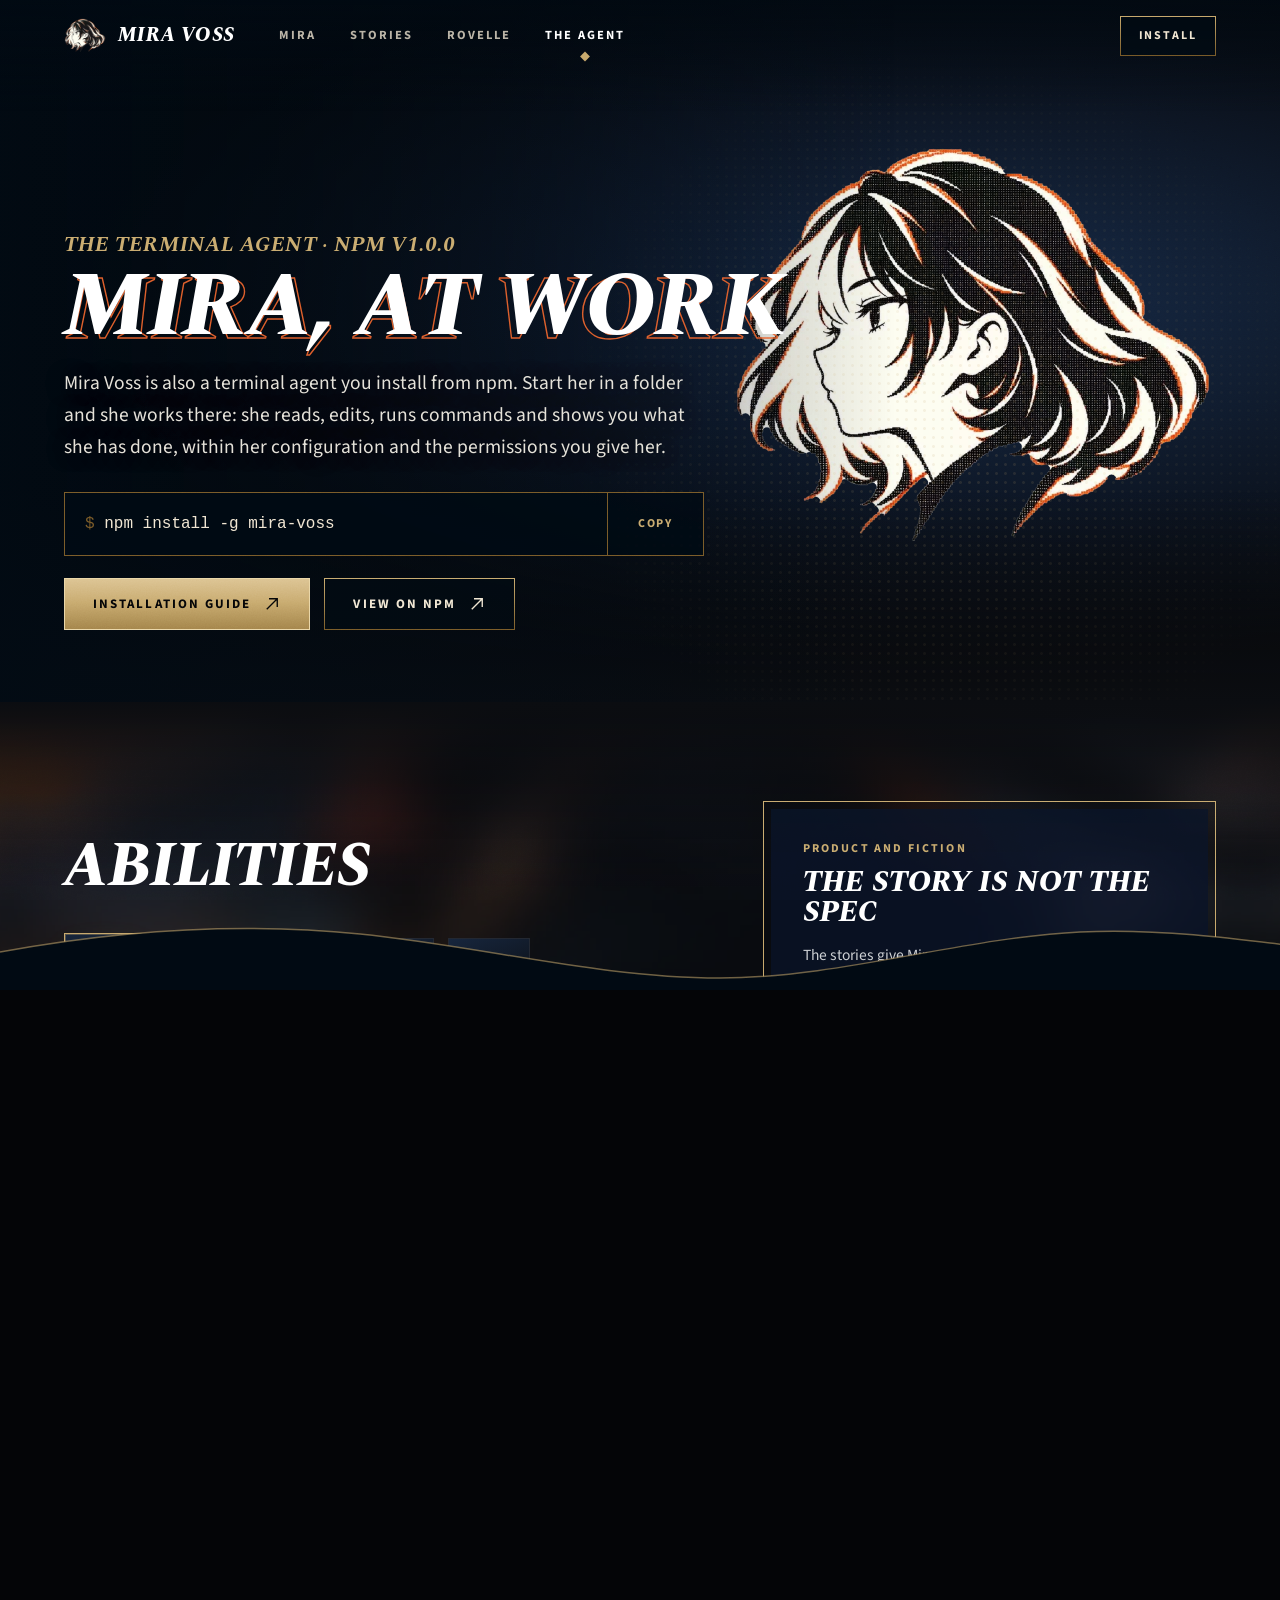
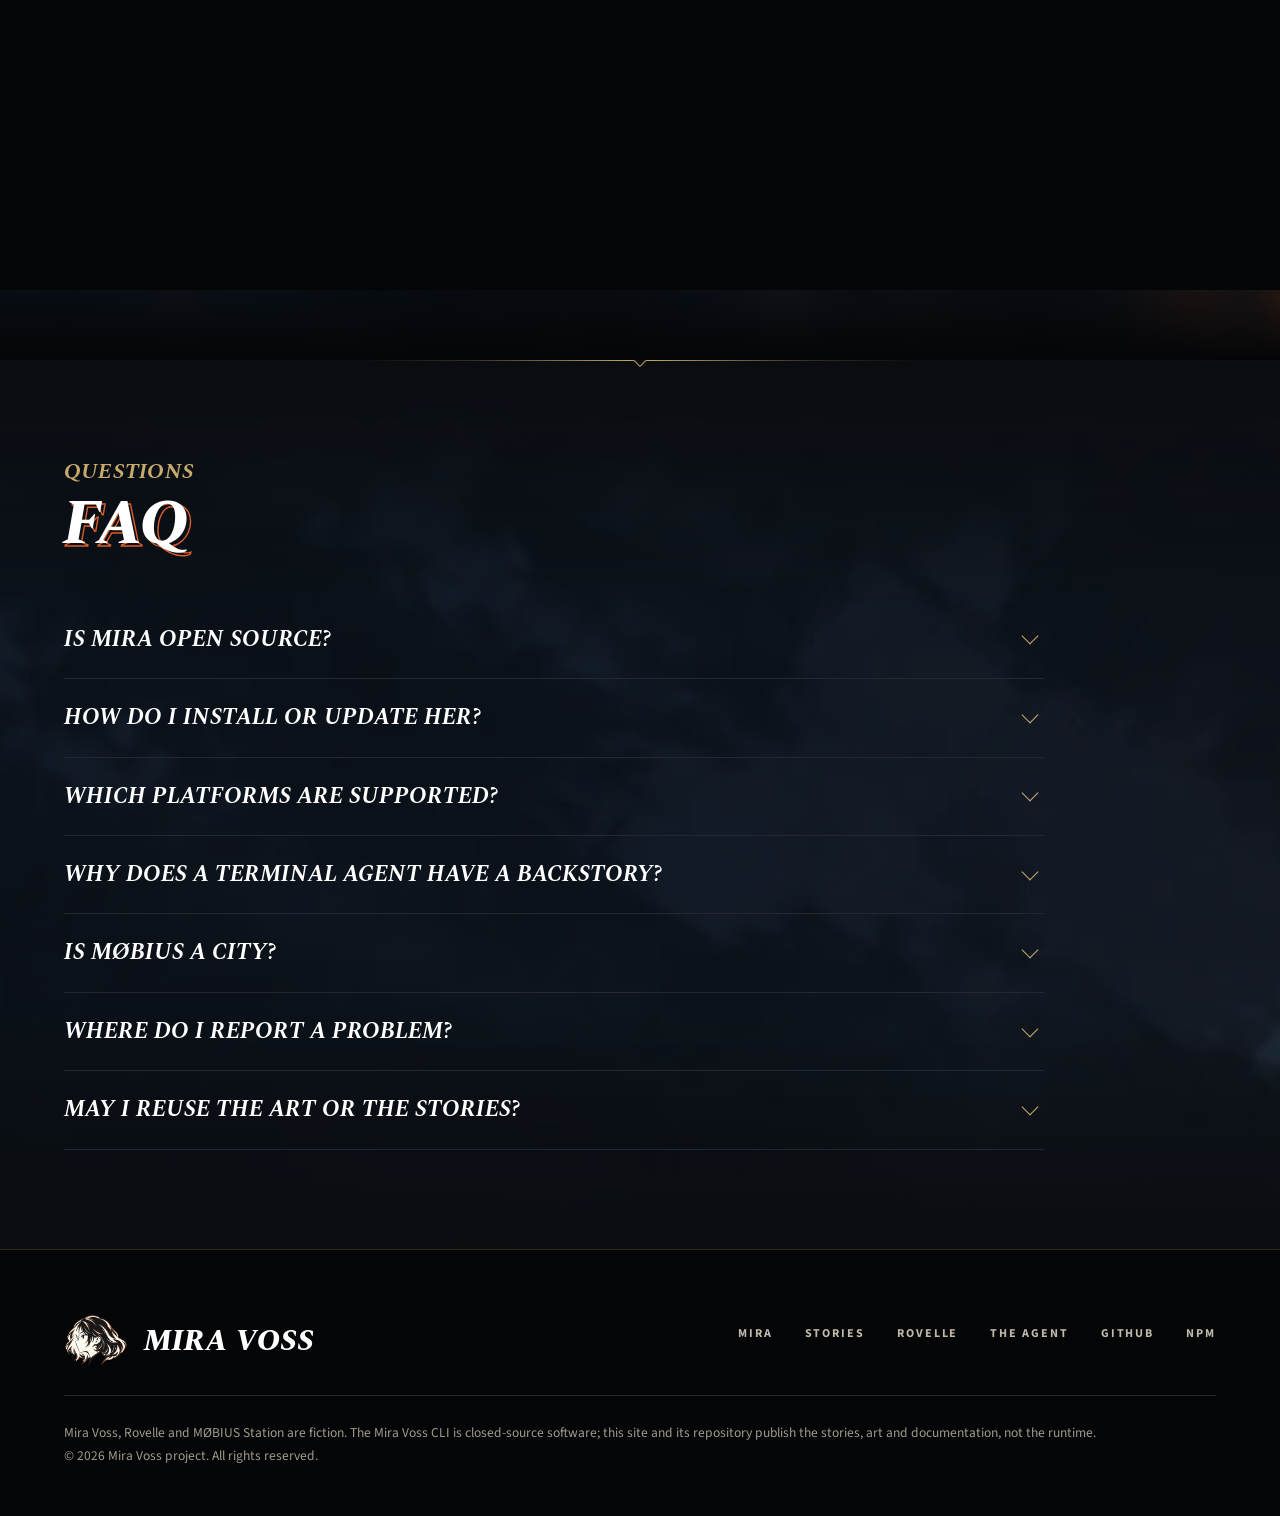
==== site/agent.html @ 62a610b7 "Rewrite Book One, add Only One Side, rebuild the website as six pages The Unfinished Chart is rewrit" ====
<!doctype html>
<html lang="en" class="no-js" data-theme="night">
<head>
  <meta charset="utf-8" />
  <meta name="viewport" content="width=device-width, initial-scale=1, viewport-fit=cover" />
  <meta name="theme-color" content="#010a13" />
  <title>The Agent — Mira Voss</title>
  <meta name="description" content="Mira Voss is a closed-source terminal agent distributed on npm. What she does in your project, how to install her, and how to start." />
  <link rel="canonical" href="https://mangiapanejohn-dev.github.io/mira-voss/agent.html" />
  <meta property="og:title" content="The Agent — Mira Voss" />
  <meta property="og:image" content="https://mangiapanejohn-dev.github.io/mira-voss/assets/mira-rovell-splash-v2.png" />
  <link rel="icon" type="image/png" href="assets/favicon.png" />
  <link rel="preconnect" href="https://fonts.googleapis.com" />
  <link rel="preconnect" href="https://fonts.gstatic.com" crossorigin />
  <link href="https://fonts.googleapis.com/css2?family=Spectral:ital,wght@0,600;1,700;1,800&family=Source+Sans+3:wght@400;600;700&family=Noto+Serif+SC:wght@600;900&display=swap" rel="stylesheet" />
  <link rel="stylesheet" href="base.css" />
  <link rel="stylesheet" href="pages.css" />
  <script>(function(d){d.classList.replace('no-js','js');try{if(sessionStorage.getItem('mira-tide')){d.classList.add('tide-in');sessionStorage.removeItem('mira-tide')}}catch(e){}})(document.documentElement)</script>
  <script src="data/library.js" defer></script>
  <script src="site.js" defer></script>
</head>
<body>
  <a class="skip-link" href="#main">Skip to content</a>
  <svg class="sprite" aria-hidden="true" focusable="false">
    <symbol id="i-arrow" viewBox="0 0 24 24"><path d="M4 12h15M13 6l6 6-6 6" fill="none" stroke="currentColor" stroke-width="1.8"/></symbol>
    <symbol id="i-out" viewBox="0 0 24 24"><path d="M8 5h11v11M19 5L5 19" fill="none" stroke="currentColor" stroke-width="1.8"/></symbol>
    <symbol id="i-ask" viewBox="0 0 32 32"><path d="M5 5h22v16H15l-6 6v-6H5z" fill="none" stroke="currentColor" stroke-width="1.8" stroke-linejoin="round"/><path d="M13 11a3 3 0 1 1 4.5 2.6c-.9.5-1.5 1-1.5 2" fill="none" stroke="currentColor" stroke-width="1.8" stroke-linecap="round"/><circle cx="16" cy="18.4" r="1.2" fill="currentColor"/></symbol>
    <symbol id="i-read" viewBox="0 0 32 32"><path d="M3 7c5-1.6 9-1 13 2 4-3 8-3.6 13-2v18c-5-1.6-9-1-13 2-4-3-8-3.6-13-2z" fill="none" stroke="currentColor" stroke-width="1.8" stroke-linejoin="round"/><path d="M16 9v18" stroke="currentColor" stroke-width="1.8"/></symbol>
    <symbol id="i-edit" viewBox="0 0 32 32"><path d="M21 4l7 7L12 27H5v-7z" fill="none" stroke="currentColor" stroke-width="1.8" stroke-linejoin="round"/><path d="M17 8l7 7" stroke="currentColor" stroke-width="1.8"/></symbol>
    <symbol id="i-run" viewBox="0 0 32 32"><rect x="3" y="5" width="26" height="22" fill="none" stroke="currentColor" stroke-width="1.8"/><path d="M8 12l5 4-5 4M15 21h8" fill="none" stroke="currentColor" stroke-width="1.8" stroke-linecap="square"/></symbol>
    <symbol id="i-report" viewBox="0 0 32 32"><path d="M7 3h13l6 6v20H7z" fill="none" stroke="currentColor" stroke-width="1.8" stroke-linejoin="round"/><path d="M11 17l3.5 3.5L22 13" fill="none" stroke="currentColor" stroke-width="2" stroke-linecap="square"/></symbol>
  </svg>

  <header class="topbar">
    <a class="brand" href="index.html" aria-label="Mira Voss, home"><img src="assets/mira-logo-cutout.webp" alt="" width="42" height="35" /><span>Mira Voss</span></a>
    <nav class="topnav" aria-label="Main">
      <a href="mira.html">Mira</a>
      <a href="stories.html">Stories</a>
      <a href="world.html">Rovelle</a>
      <a href="agent.html" aria-current="page">The Agent</a>
    </nav>
    <a class="btn btn-small" href="#install">Install</a>
    <button class="menu-toggle" type="button" aria-expanded="false" aria-controls="menu" aria-label="Menu"><span></span><span></span></button>
  </header>
  <nav class="menu" id="menu" aria-label="Main">
    <a href="index.html"><small>Start</small>Home</a>
    <a href="mira.html"><small>Her life</small>Mira</a>
    <a href="stories.html"><small>Read</small>Stories</a>
    <a href="world.html"><small>The world</small>Rovelle</a>
    <a href="agent.html"><small>Install</small>The Agent</a>
  </nav>

  <main id="main">
    <section class="masthead page-head agent-head" data-masthead id="install" aria-labelledby="page-title">
      <div class="masthead-art" aria-hidden="true"><img class="halftone" src="assets/mira-logo-cutout.webp" alt="" fetchpriority="high" /></div>
      <div class="masthead-shade" aria-hidden="true"></div>
      <div class="halftone-field" style="--size: 86vmin; right: -6vmin; top: 4%; --op: .14" aria-hidden="true"></div>
      <div class="masthead-body">
        <p class="supertitle intro" style="--d: 0">The terminal agent · npm v1.0.0</p>
        <h1 class="page-title champion-name misreg" id="page-title" data-text="Mira, at work" aria-label="Mira, at work"><span data-letters aria-hidden="true">Mira, at work</span></h1>
        <p class="masthead-bio intro" style="--d: 3">Mira Voss is also a terminal agent you install from npm. Start her in a folder and she works there: she reads, edits, runs commands and shows you what she has done, within her configuration and the permissions you give her.</p>
        <div class="install-command intro" style="--d: 4">
          <code id="npm-command">npm install -g mira-voss</code>
          <button class="copy-button" type="button" data-copy="#npm-command"><span data-copy-label>Copy</span></button>
        </div>
        <div class="btn-row intro" style="--d: 5">
          <a class="btn btn-gold" href="https://github.com/mangiapanejohn-dev/mira-voss/blob/main/docs/install.md">Installation guide <svg aria-hidden="true"><use href="#i-out" /></svg></a>
          <a class="btn" href="https://www.npmjs.com/package/mira-voss">View on npm <svg aria-hidden="true"><use href="#i-out" /></svg></a>
        </div>
      </div>
    </section>

    <section class="blade" aria-labelledby="abilities-title">
      <div class="atmos atmos-ember" aria-hidden="true"></div>
      <div class="blade-inner abilities">
        <div data-tabs data-abilities>
          <p class="supertitle reveal">In your project</p>
          <h2 class="blade-title misreg" id="abilities-title" data-text="Abilities">Abilities</h2>
          <div style="height: 40px"></div>
          <div class="ability-keys reveal" role="tablist" aria-label="Abilities">
            <button class="ability-key" role="tab" id="key-p" aria-controls="ability-panel" aria-selected="true" data-key="p" data-slot="Passive" data-name="Asks before she changes things"><svg aria-hidden="true"><use href="#i-ask" /></svg><span class="key-letter">P</span></button>
            <button class="ability-key" role="tab" id="key-q" aria-controls="ability-panel" aria-selected="false" tabindex="-1" data-key="q" data-slot="Q" data-name="Reads the project"><svg aria-hidden="true"><use href="#i-read" /></svg><span class="key-letter">Q</span></button>
            <button class="ability-key" role="tab" id="key-w" aria-controls="ability-panel" aria-selected="false" tabindex="-1" data-key="w" data-slot="W" data-name="Edits files"><svg aria-hidden="true"><use href="#i-edit" /></svg><span class="key-letter">W</span></button>
            <button class="ability-key" role="tab" id="key-e" aria-controls="ability-panel" aria-selected="false" tabindex="-1" data-key="e" data-slot="E" data-name="Runs commands"><svg aria-hidden="true"><use href="#i-run" /></svg><span class="key-letter">E</span></button>
            <button class="ability-key" role="tab" id="key-r" aria-controls="ability-panel" aria-selected="false" tabindex="-1" data-key="r" data-slot="Ultimate" data-name="Shows her work"><svg aria-hidden="true"><use href="#i-report" /></svg><span class="key-letter">R</span></button>
          </div>
          <div class="ability-panel reveal" id="ability-panel" role="tabpanel" aria-labelledby="key-p" data-ability-panel>
            <span data-key aria-hidden="true">P</span>
            <span class="label" data-slot>Passive</span>
            <h3 data-name>Asks before she changes things</h3>
            <p data-text>In the default mode, Mira asks for your approval before she makes changes to your project. You read each request and decide.</p>
          </div>
          <template data-for="p">In the default mode, Mira asks for your approval before she makes changes to your project. You read each request and decide.</template>
          <template data-for="q">Start <code>mira</code> in a folder and she can read the files there, so she works from what your project actually contains.</template>
          <template data-for="w">She makes the edits a task needs directly in your files, instead of handing you snippets to paste.</template>
          <template data-for="e">She runs terminal commands, such as builds, tests and scripts, and reads what they print.</template>
          <template data-for="r">She shows you what she has done, so you can check her work before you rely on it.</template>
        </div>
        <aside class="install-card frame reveal" aria-labelledby="fiction-title">
          <div class="frame-inner">
            <span class="label">Product and fiction</span>
            <h3 id="fiction-title" style="margin-top: 10px">The story is not the spec</h3>
            <p style="margin-top: 16px">The stories give Mira a face and a voice. They do not describe the software. No line of fiction grants a permission, bypasses a review, guarantees a result, or tells you which model is running. What the CLI does is defined by its code, its model and provider, your configuration and the permissions you set.</p>
            <a class="text-link" href="https://github.com/mangiapanejohn-dev/mira-voss/blob/main/docs/product-vs-fiction.md">Product vs. fiction <svg aria-hidden="true"><use href="#i-out" /></svg></a>
          </div>
        </aside>
      </div>
    </section>

    <section class="blade blade-dark" aria-labelledby="start-title">
      <div class="atmos atmos-lights" aria-hidden="true"></div>
      <div class="blade-inner">
        <div class="blade-head">
          <p class="supertitle reveal">First launch</p>
          <h2 class="blade-title misreg" id="start-title" data-text="Getting started">Getting started</h2>
        </div>
        <ol class="steps" data-stagger>
          <li class="reveal"><h3>Install</h3><p>Use Node.js 22 or newer, then run <code>npm install -g mira-voss</code>.</p></li>
          <li class="reveal"><h3>Start her</h3><p>Open a terminal in the folder you want to work in and run <code>mira</code>. <code>mobius</code> works too.</p></li>
          <li class="reveal"><h3>Sign in</h3><p>Follow the prompts. The <a class="text-link" href="https://www.npmjs.com/package/mira-voss">npm page</a> lists the current account and API-key options.</p></li>
          <li class="reveal"><h3>Start small</h3><p>Give her a bounded task first. In the default mode, read each permission request before you accept it.</p></li>
          <li class="reveal"><h3>If something fails</h3><p>Run <code>mira doctor</code>. Remove private paths and keys before you report a problem.</p></li>
        </ol>
      </div>
    </section>

    <section class="blade" aria-labelledby="faq-title">
      <div class="atmos atmos-storm" aria-hidden="true"></div>
      <div class="blade-inner">
        <div class="blade-head">
          <p class="supertitle reveal">Questions</p>
          <h2 class="blade-title misreg" id="faq-title" data-text="FAQ">FAQ</h2>
        </div>
        <div class="faq reveal">
          <details><summary>Is Mira open source?</summary><div class="answer"><p>No. The CLI runtime is proprietary. The public GitHub repository hosts documentation, the stories, her visual identity and this website, not the CLI's implementation.</p></div></details>
          <details><summary>How do I install or update her?</summary><div class="answer"><p><code>npm install -g mira-voss</code> installs her, and <code>npm install -g mira-voss@latest</code> updates. If <code>mira</code> is not found afterwards, check that npm's global directory is on your <code>PATH</code>. See the <a href="https://github.com/mangiapanejohn-dev/mira-voss/blob/main/docs/install.md">installation guide</a>.</p></div></details>
          <details><summary>Which platforms are supported?</summary><div class="answer"><p>The optional prebuilt kernel used for ChatGPT plan sign-in ships for macOS on Apple silicon in this release. The <a href="https://www.npmjs.com/package/mira-voss">npm package page</a> describes the other sign-in options and current platform details.</p></div></details>
          <details><summary>Why does a terminal agent have a backstory?</summary><div class="answer"><p>The character gives the product its visual and narrative identity. She is not a claim about the software's consciousness, autonomy, capabilities or security.</p></div></details>
          <details><summary>Is MØBIUS a city?</summary><div class="answer"><p>No. Rovelle is Mira's hometown. MØBIUS is the research station in the north where she works after the first book. Earlier drafts that used MØBIUS as a city are not canon.</p></div></details>
          <details><summary>Where do I report a problem?</summary><div class="answer"><p>Use the <a href="https://github.com/mangiapanejohn-dev/mira-voss/issues/new/choose">issue templates</a> on GitHub. Include your OS, Node.js and Mira versions, and redact credentials and private paths. Security issues go through <a href="https://github.com/mangiapanejohn-dev/mira-voss/security/advisories/new">private vulnerability reporting</a>.</p></div></details>
          <details><summary>May I reuse the art or the stories?</summary><div class="answer"><p>Not automatically. Public visibility does not grant permission to republish or commercially reuse them. See the <a href="https://github.com/mangiapanejohn-dev/mira-voss/blob/main/NOTICE.md">notice</a>.</p></div></details>
        </div>
      </div>
    </section>
  </main>

  <footer class="site-footer">
    <div class="footer-inner">
      <a class="footer-brand" href="index.html"><img src="assets/mira-logo-cutout.webp" alt="" width="64" height="53" loading="lazy" /><span>Mira Voss</span></a>
      <nav class="footer-nav" aria-label="Footer">
        <a href="mira.html">Mira</a><a href="stories.html">Stories</a><a href="world.html">Rovelle</a><a href="agent.html">The Agent</a>
        <a href="https://github.com/mangiapanejohn-dev/mira-voss">GitHub</a><a href="https://www.npmjs.com/package/mira-voss">npm</a>
      </nav>
      <p class="footer-legal">Mira Voss, Rovelle and MØBIUS Station are fiction. The Mira Voss CLI is closed-source software; this site and its repository publish the stories, art and documentation, not the runtime.<br />© 2026 Mira Voss project. All rights reserved.</p>
    </div>
  </footer>
</body>
</html>
---- site/base.css ----
/* Mira Voss — shared styles for every page.
   Structure and palette follow the League of Legends champion and Universe pages:
   deep navy, hextech gold, italic display capitals, thin gold frames.
   The motifs are Mira's own: the halftone and offset orange contour of her original
   logo, the isobaths of a sea chart, and the tide. */
@property --dot { syntax: '<length>'; inherits: false; initial-value: 0px; }

:root {
  color-scheme: dark;
  --abyss: #010a13;
  --navy: #0a1428;
  --navy-raised: #0f1d33;
  --navy-line: #1e2d45;
  --gold: #c8aa6e;
  --gold-deep: #785a28;
  --gold-pale: #f0e6d2;
  --gold-line: rgba(200, 170, 110, .22);
  --ember: #e8622c;
  --text: #cdd0d4;
  --muted: #a09b8c;
  --display: 'Spectral', 'Iowan Old Style', Georgia, serif;
  --sans: 'Source Sans 3', 'Helvetica Neue', Arial, sans-serif;
  --serif-zh: 'Noto Serif SC', 'Songti SC', 'STSong', serif;
  --ease-out: cubic-bezier(.16, 1, .3, 1);
  --ease-io: cubic-bezier(.7, 0, .3, 1);
  --edge: clamp(20px, 5vw, 88px);
  --bar: 72px;
  --wave: url("data:image/svg+xml,%3Csvg xmlns='http://www.w3.org/2000/svg' viewBox='0 0 1440 90' preserveAspectRatio='none'%3E%3Cpath d='M0 52C120 30 240 22 360 34s240 44 360 44 240-40 360-46 240 22 360 30v66H0z' fill='%23010a13'/%3E%3Cpath d='M0 52C120 30 240 22 360 34s240 44 360 44 240-40 360-46 240 22 360 30' fill='none' stroke='%23c8aa6e' stroke-opacity='.55' stroke-width='1.5'/%3E%3C/svg%3E");
}

*, *::before, *::after { box-sizing: border-box; }
html { -webkit-text-size-adjust: 100%; scroll-padding-top: calc(var(--bar) + 20px); }
body { margin: 0; min-height: 100vh; background: var(--navy); color: var(--text); font: 400 17px/1.65 var(--sans); -webkit-font-smoothing: antialiased; overflow-x: clip; }
img, svg { display: block; max-width: 100%; }
a { color: inherit; text-decoration: none; }
button { font: inherit; color: inherit; background: none; border: 0; padding: 0; cursor: pointer; }
code { font-family: ui-monospace, 'SF Mono', Menlo, Consolas, monospace; font-size: .9em; color: var(--gold-pale); }
p { margin: 0 0 1.1em; }
:focus-visible { outline: 2px solid var(--gold); outline-offset: 4px; }
::selection { background: var(--gold-deep); color: #fff; }
[hidden] { display: none !important; }
:lang(zh-Hans) { font-family: var(--serif-zh); }
.sprite { position: absolute; width: 0; height: 0; overflow: hidden; }
.visually-hidden { position: absolute; width: 1px; height: 1px; overflow: hidden; clip-path: inset(50%); white-space: nowrap; }
.skip-link { position: fixed; z-index: 300; top: -80px; left: 16px; padding: 12px 18px; background: var(--gold); color: var(--abyss); font-weight: 700; }
.skip-link:focus { top: 12px; }

/* ---------- Type ---------- */
.supertitle { margin: 0 0 8px; color: var(--gold); font: italic 700 clamp(17px, .9vw + 10px, 26px)/1.2 var(--display); text-transform: uppercase; letter-spacing: .01em; }
.blade-title { margin: 0; color: #fff; font: italic 800 clamp(42px, 3.2vw + 22px, 80px)/1 var(--display); text-transform: uppercase; letter-spacing: -.005em; text-wrap: balance; }
.label { display: block; color: var(--gold); font: 700 12px/1.3 var(--sans); letter-spacing: .18em; text-transform: uppercase; }
.lede { max-width: 38em; font-size: clamp(17px, .3vw + 15px, 19px); color: var(--text); }
.zh-title { font: 600 clamp(18px, .5vw + 15px, 22px)/1.5 var(--serif-zh); color: var(--gold-pale); letter-spacing: .14em; }

/* The offset orange contour from Mira's original logo, behind large display type. */
.misreg { position: relative; isolation: isolate; }
.misreg::before { content: attr(data-text); position: absolute; z-index: -1; inset: 0; color: transparent; -webkit-text-stroke: 1.4px var(--ember); transform: translate(.05em, .04em); opacity: .95; pointer-events: none; transition: transform 1.6s var(--ease-out) .5s, opacity 1s var(--ease-out) .5s; }
.js .misreg:not(.is-in)::before { transform: translate(0, 0); opacity: 0; }

/* ---------- Layout ---------- */
.blade { position: relative; padding: clamp(88px, 11vh, 150px) 0; overflow: clip; }
.blade-inner { position: relative; z-index: 1; max-width: 1560px; margin: 0 auto; padding: 0 var(--edge); }
.blade-head { margin-bottom: clamp(36px, 5vh, 64px); }
.blade-head .lede { margin-top: 22px; }
.blade-dark { background: var(--abyss); }
.blade-raised { background: linear-gradient(180deg, var(--navy) 0%, var(--navy-raised) 100%); }
.blade + .blade::before { content: ''; position: absolute; z-index: 2; top: 0; left: 50%; width: min(560px, 70%); height: 1px; transform: translateX(-50%); background: linear-gradient(90deg, transparent, var(--gold-line) 20%, var(--gold) 50%, var(--gold-line) 80%, transparent); }
.blade + .blade::after { content: ''; position: absolute; z-index: 2; top: -5px; left: calc(50% - 5px); width: 10px; height: 10px; transform: rotate(45deg); background: var(--navy); border: 1px solid var(--gold); }

/* ---------- Gold frame (champion page meta boxes) ---------- */
.frame { position: relative; border: 1px solid var(--gold); padding: 7px; }
.frame-inner { position: relative; height: 100%; background: rgba(10, 20, 40, .78); }

/* ---------- Top bar ---------- */
.topbar { position: fixed; z-index: 60; inset: 0 0 auto; height: var(--bar); display: flex; align-items: center; gap: 44px; padding: 0 var(--edge); border-bottom: 1px solid transparent; transition: background-color .5s var(--ease-out), border-color .5s var(--ease-out); }
.topbar::before { content: ''; position: absolute; z-index: -1; inset: 0 0 -40px; background: linear-gradient(180deg, rgba(1, 10, 19, .7), transparent); pointer-events: none; transition: opacity .5s; }
.topbar.is-solid { background: rgba(1, 10, 19, .9); border-bottom-color: var(--gold-line); backdrop-filter: blur(14px); -webkit-backdrop-filter: blur(14px); }
.topbar.is-solid::before { opacity: 0; }
.brand { display: flex; align-items: center; gap: 12px; color: #fff; font: italic 800 20px/1 var(--display); text-transform: uppercase; letter-spacing: .02em; white-space: nowrap; }
.brand img { width: 42px; height: auto; transition: transform .7s var(--ease-out); }
.brand:hover img { transform: rotate(-8deg) scale(1.08); }
.topnav { display: flex; gap: 34px; margin-right: auto; }
.topnav a { position: relative; padding: 10px 0; color: var(--gold-pale); font: 700 12.5px/1 var(--sans); letter-spacing: .16em; text-transform: uppercase; opacity: .78; transition: opacity .25s; }
.topnav a::after { content: ''; position: absolute; left: 50%; bottom: 0; width: 7px; height: 7px; background: var(--gold); transform: translate(-50%, 8px) rotate(45deg) scale(0); transition: transform .45s var(--ease-out); }
.topnav a:hover { opacity: 1; }
.topnav a[aria-current='page'] { opacity: 1; color: #fff; }
.topnav a:hover::after, .topnav a[aria-current='page']::after { transform: translate(-50%, 8px) rotate(45deg) scale(1); }
.menu-toggle { display: none; width: 44px; height: 44px; margin-right: -10px; position: relative; }
.menu-toggle span { position: absolute; left: 11px; right: 11px; height: 1.5px; background: var(--gold-pale); transition: transform .5s var(--ease-out), top .5s var(--ease-out); }
.menu-toggle span:first-child { top: 17px; }
.menu-toggle span:last-child { top: 26px; }
.menu-open .menu-toggle span:first-child { top: 21.5px; transform: rotate(45deg); }
.menu-open .menu-toggle span:last-child { top: 21.5px; transform: rotate(-45deg); }

/* Full-screen menu on small screens */
.menu { position: fixed; z-index: 55; inset: 0; display: flex; flex-direction: column; justify-content: center; gap: 6px; padding: calc(var(--bar) + 24px) var(--edge) 40px; background: var(--abyss); clip-path: circle(0 at calc(100% - 42px) 30px); visibility: hidden; transition: clip-path .7s var(--ease-io), visibility 0s .7s; }
.menu-open .menu { clip-path: circle(150% at calc(100% - 42px) 30px); visibility: visible; transition: clip-path .8s var(--ease-io), visibility 0s; }
.menu a { display: flex; align-items: baseline; gap: 18px; padding: 10px 0; border-bottom: 1px solid var(--navy-line); color: #fff; font: italic 800 clamp(34px, 9vw, 52px)/1.1 var(--display); text-transform: uppercase; opacity: 0; transform: translateY(24px); transition: opacity .5s, transform .7s var(--ease-out); }
.menu a small { color: var(--gold); font: 700 12px/1 var(--sans); letter-spacing: .16em; }
.menu-open .menu a { opacity: 1; transform: none; transition-delay: calc(.18s + var(--i) * .06s); }
.menu-open { overflow: hidden; }

/* ---------- Buttons ---------- */
.btn { position: relative; isolation: isolate; display: inline-flex; align-items: center; justify-content: center; gap: 12px; min-height: 52px; padding: 0 28px; overflow: hidden; color: var(--gold-pale); font: 700 13px/1 var(--sans); letter-spacing: .16em; text-transform: uppercase; white-space: nowrap; background: rgba(1, 10, 19, .6); border: 1px solid transparent; border-image: linear-gradient(180deg, var(--gold), var(--gold-deep)) 1; transition: color .3s, background-color .3s, box-shadow .5s var(--ease-out); }
.btn::before { content: ''; position: absolute; z-index: -1; inset: 0; background: linear-gradient(105deg, transparent 30%, rgba(240, 230, 210, .2) 50%, transparent 70%); transform: translateX(-110%); transition: transform .9s var(--ease-out); }
.btn:hover::before { transform: translateX(110%); }
.btn:hover { background-color: rgba(30, 35, 40, .9); box-shadow: inset 0 0 24px rgba(200, 170, 110, .2); }
.btn svg { width: 18px; height: 18px; flex: none; transition: transform .5s var(--ease-out); }
.btn:hover svg { transform: translateX(4px); }
.btn-gold { color: var(--abyss); background: linear-gradient(180deg, #dcc391, var(--gold) 46%, #a3834a); border-image: none; border-color: #ead6a6; }
.btn-gold:hover { color: var(--abyss); background-color: transparent; box-shadow: 0 0 0 1px rgba(240, 230, 210, .55), 0 10px 30px -6px rgba(200, 170, 110, .45); }
.btn-gold::before { background: linear-gradient(105deg, transparent 30%, rgba(255, 255, 255, .55) 50%, transparent 70%); }
.btn-small { min-height: 40px; padding: 0 18px; font-size: 12px; }
.btn-row { display: flex; flex-wrap: wrap; gap: 14px; }
.text-link { display: inline-flex; align-items: center; gap: 10px; color: var(--gold); font: 700 12.5px/1 var(--sans); letter-spacing: .16em; text-transform: uppercase; }
.text-link svg { width: 16px; height: 16px; transition: transform .45s var(--ease-out); }
.text-link:hover svg { transform: translateX(4px); }
.text-link:hover { color: var(--gold-pale); }

/* ---------- Page moods: each page has its own water and light ---------- */
[data-theme='dusk'] { --navy: #130f14; --navy-raised: #1d1519; --navy-line: #35272c; --abyss: #09070a; --gold-line: rgba(214, 160, 110, .22); }
[data-theme='ink'] { --navy: #0c0f15; --navy-raised: #151a23; --navy-line: #272d38; --abyss: #05070a; }
[data-theme='chart'] { --navy: #071a20; --navy-raised: #0c252d; --navy-line: #183943; --abyss: #020d11; }
[data-theme='night'] { --navy: #0a0c10; --navy-raised: #12151b; --navy-line: #232832; --abyss: #040507; }
[data-theme='ice'] { --navy: #0b161c; --navy-raised: #12212a; --navy-line: #213641; --abyss: #050b0f; }

/* Film grain over everything, so no surface is a flat digital fill */
body::after { content: ''; position: fixed; z-index: 45; inset: 0; pointer-events: none; opacity: .075; mix-blend-mode: overlay; background-image: url("data:image/svg+xml,%3Csvg xmlns='http://www.w3.org/2000/svg' width='240' height='240'%3E%3Cfilter id='n'%3E%3CfeTurbulence type='fractalNoise' baseFrequency='.8' numOctaves='3' stitchTiles='stitch'/%3E%3CfeColorMatrix values='0 0 0 0 1 0 0 0 0 1 0 0 0 0 1 0 0 0 1 0'/%3E%3C/filter%3E%3Crect width='100%25' height='100%25' filter='url(%23n)'/%3E%3C/svg%3E"); }

/* ---------- Atmospheres: sections lit by pieces of the original art ---------- */
.atmos { position: absolute; z-index: 0; inset: 0; overflow: hidden; pointer-events: none; }
.atmos::before { content: ''; position: absolute; inset: -6%; background: var(--atmos-img) var(--atmos-pos, center) / cover no-repeat; opacity: var(--atmos-op, .5); animation: drift 40s ease-in-out infinite alternate; }
.atmos::after { content: ''; position: absolute; inset: 0; background: var(--atmos-shade, linear-gradient(180deg, var(--navy) 0%, transparent 28%, transparent 72%, var(--navy) 100%)); }
.blade-dark > .atmos::after { background: var(--atmos-shade, linear-gradient(180deg, var(--abyss) 0%, transparent 28%, transparent 72%, var(--abyss) 100%)); }
@keyframes drift { from { transform: scale(1.03) translate3d(-1.5%, 0, 0); } to { transform: scale(1.1) translate3d(1.5%, -1.2%, 0); } }
.atmos-storm { --atmos-img: url(assets/bg/storm.webp); --atmos-op: .6; }
.atmos-dusk { --atmos-img: url(assets/bg/dusk.webp); --atmos-op: .5; --atmos-pos: center 70%; }
.atmos-lights { --atmos-img: url(assets/bg/lights.webp); --atmos-op: .4; }
.atmos-sea { --atmos-img: url(assets/bg/sea.webp); --atmos-op: .22; --atmos-pos: center 60%; }
.atmos-ice { --atmos-img: url(assets/bg/ice.webp); --atmos-op: .75; }
.atmos-ember { --atmos-img: url(assets/bg/ember.webp); --atmos-op: .32; }
.atmos-left::after { background: linear-gradient(90deg, transparent 0%, var(--navy) 62%), linear-gradient(180deg, var(--navy) 0%, transparent 25%, transparent 75%, var(--navy) 100%); }
.atmos-right::after { background: linear-gradient(270deg, transparent 0%, var(--navy) 62%), linear-gradient(180deg, var(--navy) 0%, transparent 25%, transparent 75%, var(--navy) 100%); }

/* Vard Light: a beam that sweeps every twelve seconds, as in the story */
.beam { position: absolute; z-index: 0; left: var(--beam-x, 86%); top: var(--beam-y, 14%); width: 260vmax; height: 260vmax; pointer-events: none; transform: translate(-50%, -50%); background: conic-gradient(from 0deg, transparent 0 338deg, rgba(255, 244, 220, .05) 346deg, rgba(255, 246, 226, .2) 355deg, rgba(255, 246, 226, .06) 359deg, transparent 360deg); -webkit-mask-image: radial-gradient(closest-side, #000, rgba(0, 0, 0, .45) 30%, transparent 62%); mask-image: radial-gradient(closest-side, #000, rgba(0, 0, 0, .45) 30%, transparent 62%); mix-blend-mode: screen; animation: sweep 12s linear infinite; }
.beam::after { content: ''; position: absolute; left: 50%; top: 50%; width: 10px; height: 10px; margin: -5px; border-radius: 50%; background: #fff6e2; box-shadow: 0 0 18px 6px rgba(255, 238, 200, .55), 0 0 60px 20px rgba(255, 238, 200, .18); }
@keyframes sweep { to { transform: translate(-50%, -50%) rotate(360deg); } }

/* The halftone of her logo, used as a soft field of dots */
.halftone-field { position: absolute; z-index: 0; pointer-events: none; width: var(--size, 70vmin); aspect-ratio: 1; background: radial-gradient(circle, var(--dot-color, var(--gold)) 1.15px, transparent 1.7px) 0 0 / 9px 9px; opacity: var(--op, .2); -webkit-mask-image: radial-gradient(closest-side, #000 10%, transparent); mask-image: radial-gradient(closest-side, #000 10%, transparent); }

/* ---------- Isobaths (sea-chart lines) ---------- */
.isobaths-bg { position: absolute; inset: 0; pointer-events: none; }
.isobaths-bg svg { width: 100%; height: 100%; }
.isobaths-bg path { fill: none; stroke: var(--gold); stroke-width: 1; opacity: .12; vector-effect: non-scaling-stroke; stroke-dasharray: 1; stroke-dashoffset: 1; transition: stroke-dashoffset 3.4s var(--ease-out) calc(var(--i, 0) * 60ms); }
.isobaths-bg path.major { opacity: .24; stroke-width: 1.3; }
.isobaths-bg.is-drawn path { stroke-dashoffset: var(--stop, 0); }

/* ---------- Halftone reveal: images print themselves in dots ---------- */
.js .halftone { --dot: 0px; -webkit-mask-image: radial-gradient(circle at center, #000 var(--dot), transparent calc(var(--dot) + .7px)); mask-image: radial-gradient(circle at center, #000 var(--dot), transparent calc(var(--dot) + .7px)); -webkit-mask-size: 7px 7px; mask-size: 7px 7px; transition: --dot 1.8s var(--ease-out); }
.js .halftone.is-in { --dot: 5.4px; }
.js .halftone.is-printed { -webkit-mask-image: none; mask-image: none; }

/* ---------- Scroll reveal ---------- */
.js .reveal { opacity: 0; transform: translateY(30px); transition: opacity 1s var(--ease-out) var(--rd, 0s), transform 1.2s var(--ease-out) var(--rd, 0s); }
.js .reveal.is-in { opacity: 1; transform: none; }

/* ---------- Footer ---------- */
.site-footer { position: relative; background: var(--abyss); border-top: 1px solid var(--gold-line); }
.footer-inner { max-width: 1560px; margin: 0 auto; padding: 64px var(--edge) 48px; display: grid; grid-template-columns: auto 1fr; gap: 28px 64px; align-items: start; }
.footer-brand { display: flex; align-items: center; gap: 16px; color: #fff; font: italic 800 30px/1 var(--display); text-transform: uppercase; }
.footer-brand img { width: 64px; height: auto; }
.footer-nav { display: flex; flex-wrap: wrap; gap: 14px 32px; justify-content: flex-end; padding-top: 14px; }
.footer-nav a { color: var(--gold-pale); font: 700 12px/1 var(--sans); letter-spacing: .16em; text-transform: uppercase; opacity: .8; }
.footer-nav a:hover { opacity: 1; color: var(--gold); }
.footer-legal { grid-column: 1 / -1; margin: 0; padding-top: 26px; border-top: 1px solid var(--navy-line); color: var(--muted); font-size: 13.5px; line-height: 1.7; }

/* ---------- The tide: page transitions ----------
   On leaving, dark water with a gold crest rises over the page; on arrival it drains away. */
html::after { content: ''; position: fixed; z-index: 250; left: 0; right: 0; top: -90px; height: calc(100vh + 90px); pointer-events: none; background: var(--wave) 0 0 / 1440px 90px repeat-x, linear-gradient(var(--abyss), var(--abyss)) 0 88px / 100% 100% no-repeat; transform: translateY(calc(100vh + 90px)); transition: transform .7s var(--ease-io); }
html.tide-cover::after { transform: translateY(0); pointer-events: auto; animation: tide-roll 1.6s linear infinite; }
html.tide-in::after { transform: translateY(0); transition: none; }
html.tide-out::after { animation: tide-roll 1.6s linear infinite; transition-duration: .9s; }
@keyframes tide-roll { to { background-position: 1440px 0, 0 88px; } }

@media (max-width: 960px) {
  :root { --bar: 62px; }
  .topnav { display: none; }
  .topbar { gap: 14px; }
  .brand { margin-right: auto; font-size: 18px; }
  .brand img { width: 36px; }
  .menu-toggle { display: block; }
  .topbar .btn-small { display: none; }
  .footer-inner { grid-template-columns: 1fr; }
  .footer-nav { justify-content: flex-start; padding-top: 0; }
}

@media (prefers-reduced-motion: reduce) {
  *, *::before, *::after { animation-duration: .01ms !important; animation-iteration-count: 1 !important; transition-duration: .01ms !important; transition-delay: 0s !important; scroll-behavior: auto !important; }
  html::after { display: none; }
}
---- site/pages.css ----
/* Mira Voss — sections used by the home, character, stories, world and agent pages. */

/* ===== Masthead (champion page splash) ===== */
.masthead { position: relative; isolation: isolate; min-height: max(720px, 100svh); display: flex; align-items: flex-end; overflow: clip; background: var(--abyss); }
.masthead-art { position: absolute; z-index: -2; inset: -2% 0 0; will-change: transform; }
.masthead-art img { width: 100%; height: 100%; object-fit: cover; object-position: 66% 32%; transform: scale(1.14); filter: brightness(.22) saturate(.6); transition: transform 2.4s var(--ease-out), filter 1.5s var(--ease-out); }
.masthead.is-ready .masthead-art img, .no-js .masthead-art img { transform: scale(1.02); filter: none; }
.masthead-shade { position: absolute; z-index: -1; inset: 0; background: linear-gradient(90deg, rgba(1, 10, 19, .9) 0%, rgba(1, 10, 19, .55) 30%, rgba(1, 10, 19, 0) 60%), linear-gradient(0deg, var(--navy) 0%, rgba(10, 20, 40, .55) 18%, rgba(10, 20, 40, 0) 44%); }
.masthead-body { position: relative; z-index: 1; width: 100%; max-width: 1560px; margin: 0 auto; padding: calc(var(--bar) + 48px) var(--edge) clamp(72px, 11vh, 120px); }
.masthead-body > :not(.champion-name) { max-width: 640px; }
.champion-name { margin: 0 0 24px; color: #fff; font: italic 800 clamp(64px, 7.6vw + 16px, 156px)/.9 var(--display); text-transform: uppercase; letter-spacing: -.012em; white-space: nowrap; }
.champion-name [data-letters] span { display: inline-block; }
.champion-name [data-letters] .word { white-space: nowrap; }
.js .champion-name [data-letters] .word > span { opacity: 0; transform: translateY(.3em); filter: blur(14px); transition: opacity 1.1s var(--ease-out), transform 1.3s var(--ease-out), filter 1.1s var(--ease-out); transition-delay: calc(.35s + var(--i) * 55ms); }
.masthead.is-ready .champion-name [data-letters] .word > span { opacity: 1; transform: none; filter: none; }
.js .intro { opacity: 0; transform: translateY(22px); transition: opacity 1.1s var(--ease-out), transform 1.3s var(--ease-out); transition-delay: calc(.25s + var(--d) * .13s); }
.masthead.is-ready .intro { opacity: 1; transform: none; }
.masthead-bio { font-size: clamp(17px, .35vw + 15px, 19.5px); color: #e4e1d8; text-shadow: 0 1px 18px rgba(1, 10, 19, .6); }
.meta-row { display: flex; gap: 14px; margin: 32px 0 36px; padding: 0; list-style: none; }
.meta-box { width: 136px; height: 136px; }
.meta-box .frame-inner { display: flex; flex-direction: column; align-items: center; justify-content: center; gap: 6px; padding: 10px 8px; text-align: center; backdrop-filter: blur(6px); -webkit-backdrop-filter: blur(6px); }
.meta-box svg { width: 30px; height: 30px; margin-bottom: 6px; color: var(--gold); }
.meta-title { color: #fff; font: 700 12px/1 var(--sans); letter-spacing: .16em; text-transform: uppercase; }
.meta-value { color: var(--gold); font: 600 15px/1.2 var(--sans); }
.scroll-cue { position: absolute; left: 50%; bottom: 28px; width: 1px; height: 58px; overflow: hidden; background: var(--gold-line); }
.scroll-cue span { position: absolute; left: 0; top: -40%; width: 1px; height: 40%; background: var(--gold); animation: cue 2.6s var(--ease-io) infinite; }
@keyframes cue { to { top: 100%; } }

/* Character page: a close portrait in warm dusk, set to the right like a champion card */
.portrait-head { min-height: clamp(560px, 80vh, 780px); background: var(--abyss); }
.portrait-head .atmos { z-index: -3; }
.portrait-head .masthead-art { left: 38%; }
.portrait-head .masthead-art img { object-position: 50% 18%; }
.portrait-head .masthead-shade { background: linear-gradient(90deg, var(--abyss) 36%, rgba(9, 7, 10, .55) 50%, rgba(9, 7, 10, 0) 72%), linear-gradient(0deg, var(--navy) 0%, rgba(19, 15, 20, 0) 40%), linear-gradient(200deg, rgba(232, 98, 44, .18), transparent 50%); }
.portrait-head .halftone-field { z-index: -1; }
@media (max-width: 760px) {
  .portrait-head .masthead-art { left: 0; }
  .portrait-head .masthead-shade { background: linear-gradient(0deg, var(--abyss) 30%, rgba(9, 7, 10, .3) 70%); }
}

/* A shorter masthead for inner pages */
.page-head { position: relative; isolation: isolate; min-height: clamp(460px, 64vh, 640px); display: flex; align-items: flex-end; overflow: clip; background: var(--abyss); }
.page-head .masthead-art img { object-position: var(--focus, 50% 40%); }
.page-head .masthead-body { padding-bottom: clamp(56px, 8vh, 90px); }
.page-title { margin: 0 0 18px; color: #fff; font: italic 800 clamp(56px, 6vw + 14px, 128px)/.92 var(--display); text-transform: uppercase; letter-spacing: -.01em; }

/* ===== Feature: the newest story ===== */
.feature-grid { display: grid; grid-template-columns: minmax(0, 5fr) minmax(0, 7fr); gap: clamp(40px, 6vw, 112px); align-items: center; }
.feature-cover { display: block; width: 100%; max-width: 520px; aspect-ratio: 4 / 5; }
.feature-cover .frame-inner { display: block; overflow: hidden; }
.feature-cover img { width: 100%; height: 100%; object-fit: cover; transition: transform 1.8s var(--ease-out); }
.feature-cover:hover img { transform: scale(1.05) rotate(-1deg); }
.feature-copy .zh-title { margin: 20px 0 24px; }
.pull-quote { margin: 34px 0 38px; padding: 4px 0 4px 24px; border-left: 2px solid var(--ember); }
.pull-quote p { margin: 0 0 10px; color: var(--gold-pale); font: 600 clamp(19px, .6vw + 15px, 24px)/1.6 var(--serif-zh); }
.pull-quote footer { color: var(--muted); font: italic 600 17px/1.5 var(--display); }

/* ===== Explore: four doors ===== */
.explore-grid { display: grid; grid-template-columns: repeat(4, minmax(0, 1fr)); gap: 18px; }
.explore-card { position: relative; isolation: isolate; display: block; height: clamp(440px, 56vh, 580px); overflow: hidden; background: var(--abyss); }
.explore-art { position: absolute; z-index: -2; inset: 0; }
.explore-art img { width: 100%; height: 100%; object-fit: cover; transform: scale(1.02); filter: brightness(.68) saturate(.85); transition: transform 1.6s var(--ease-out), filter .9s var(--ease-out); }
.explore-card::after { content: ''; position: absolute; z-index: -1; inset: 0; background: linear-gradient(0deg, rgba(1, 10, 19, .96) 0%, rgba(1, 10, 19, .45) 42%, rgba(1, 10, 19, 0) 70%); }
.explore-card::before { content: ''; position: absolute; z-index: 1; inset: 12px; border: 1px solid var(--gold); opacity: 0; transform: scale(1.05); transition: opacity .6s, transform 1s var(--ease-out); pointer-events: none; }
.explore-body { position: absolute; left: 0; right: 0; bottom: 0; display: flex; flex-direction: column; gap: 10px; padding: 34px 32px 38px; }
.explore-title { color: #fff; font: italic 800 clamp(34px, 2.2vw + 12px, 54px)/1 var(--display); text-transform: uppercase; transition: transform .8s var(--ease-out); }
.explore-text { max-width: 22em; color: var(--text); font-size: 15.5px; line-height: 1.55; opacity: 0; transform: translateY(12px); transition: opacity .6s, transform .8s var(--ease-out); }
.explore-card:hover::before, .explore-card:focus-visible::before { opacity: 1; transform: none; }
.explore-card:hover .explore-art img, .explore-card:focus-visible .explore-art img { transform: scale(1.08); filter: brightness(.82) saturate(1); }
.explore-card:hover .explore-text, .explore-card:focus-visible .explore-text { opacity: 1; transform: none; }
.explore-card-agent .explore-art { background: radial-gradient(ellipse at 50% 38%, #172a47, var(--abyss) 72%); }
.explore-card-agent .explore-art img { height: 62%; object-fit: contain; object-position: 50% 100%; padding: 0 12%; filter: none; }
.explore-card-agent:hover .explore-art img { filter: none; transform: scale(1.04) rotate(-3deg); }
@media (hover: none) { .explore-text { opacity: 1; transform: none; } }

/* ===== Quote band ===== */
.quote-band { padding: clamp(120px, 18vh, 200px) 0; }
.quote { max-width: 1120px; margin: 0 auto; text-align: center; }
.quote blockquote { margin: 0; }
.quote blockquote p { margin: 0; color: #fff; font: 900 clamp(28px, 3vw + 12px, 60px)/1.5 var(--serif-zh); letter-spacing: .05em; text-wrap: balance; }
.quote figcaption { display: flex; flex-direction: column; align-items: center; gap: 14px; margin-top: 30px; }
.quote-en { color: var(--gold-pale); font: italic 600 clamp(18px, .8vw + 13px, 25px)/1.4 var(--display); }

/* ===== Character page ===== */
.bio-grid { display: grid; grid-template-columns: minmax(0, 7fr) minmax(0, 5fr); gap: clamp(40px, 6vw, 110px); align-items: start; }
.bio-text p { max-width: 36em; font-size: clamp(17px, .3vw + 15px, 19px); }
.bio-text p.drop::first-letter { float: left; margin: .08em .12em 0 0; color: var(--gold); font: italic 800 4.3em/.8 var(--display); }
.bio-aside { position: sticky; top: calc(var(--bar) + 40px); }
.bio-aside .frame-inner { padding: 36px 34px; }
.bio-aside blockquote { margin: 0; }
.bio-aside blockquote p { margin: 0 0 14px; color: #fff; font: 600 clamp(20px, .6vw + 16px, 25px)/1.7 var(--serif-zh); }
.bio-aside blockquote footer { color: var(--muted); font: italic 600 16px/1.5 var(--display); }
.facts { display: grid; grid-template-columns: auto 1fr; gap: 12px 22px; margin: 30px 0 0; padding-top: 26px; border-top: 1px solid var(--navy-line); }
.facts dt { color: var(--gold); font: 700 11.5px/1.7 var(--sans); letter-spacing: .16em; text-transform: uppercase; }
.facts dd { margin: 0; color: var(--gold-pale); font-size: 15.5px; }

/* Timeline: her life drawn as a sounding line */
.timeline { position: relative; display: grid; grid-template-columns: repeat(8, minmax(0, 1fr)); gap: 0; margin-top: 20px; padding: 0; list-style: none; }
.timeline::before { content: ''; position: absolute; top: 74px; left: 0; right: 0; height: 1px; background: linear-gradient(90deg, var(--gold), var(--gold) 86%, transparent); transform-origin: left; transform: scaleX(var(--drawn, 0)); transition: transform 2.6s var(--ease-out); }
.timeline.is-in { --drawn: 1; }
.timeline li { position: relative; padding: 0 18px 0 0; }
.timeline .age { display: block; height: 56px; color: #fff; font: italic 800 clamp(30px, 2vw + 10px, 46px)/56px var(--display); }
.timeline .age small { color: var(--gold); font-size: .42em; letter-spacing: .1em; margin-left: 4px; }
.timeline .tick { position: relative; display: block; width: 11px; height: 11px; margin: 13px 0 22px; background: var(--navy); border: 1px solid var(--gold); transform: rotate(45deg) scale(0); transition: transform .7s var(--ease-out) var(--rd, 0s); }
.timeline.is-in .tick { transform: rotate(45deg) scale(1); }
.timeline li.is-now .tick { background: var(--ember); border-color: var(--ember); }
.timeline h3 { margin: 0 0 8px; color: var(--gold-pale); font: 700 14px/1.35 var(--sans); letter-spacing: .06em; text-transform: uppercase; }
.timeline p { margin: 0 0 12px; color: var(--text); font-size: 15px; line-height: 1.55; }
.timeline a { color: var(--gold); font: 700 11.5px/1 var(--sans); letter-spacing: .14em; text-transform: uppercase; }
.timeline a:hover { color: var(--gold-pale); }
.js .timeline li > :not(.tick) { opacity: 0; transform: translateY(14px); transition: opacity .9s var(--ease-out) var(--rd, 0s), transform 1s var(--ease-out) var(--rd, 0s); }
.timeline.is-in li > :not(.tick) { opacity: 1; transform: none; }

/* People: a line of their own, then who they are */
.people { display: grid; grid-template-columns: repeat(3, minmax(0, 1fr)); gap: 18px; }
.person { position: relative; display: flex; flex-direction: column; min-height: 330px; padding: 34px 32px 30px; background: linear-gradient(170deg, var(--navy-raised), var(--navy) 70%); border: 1px solid var(--navy-line); transition: border-color .5s, transform .8s var(--ease-out); }
.person::before { content: '「'; position: absolute; top: 10px; right: 22px; color: var(--gold-deep); font: 900 84px/1 var(--serif-zh); opacity: .5; transition: color .5s, opacity .5s; }
.person:hover { border-color: var(--gold-deep); transform: translateY(-4px); }
.person:hover::before { color: var(--ember); opacity: .7; }
.person blockquote { margin: 0 0 auto; padding-right: 30px; color: #fff; font: 600 19px/1.75 var(--serif-zh); }
.person .person-en { margin: 12px 0 0; color: var(--muted); font: italic 600 15.5px/1.5 var(--display); }
.person footer { margin-top: 28px; padding-top: 20px; border-top: 1px solid var(--navy-line); }
.person-name { display: block; color: #fff; font: italic 800 26px/1.1 var(--display); text-transform: uppercase; }
.person-role { display: block; margin-top: 6px; }
.person-note { margin: 12px 0 0; color: var(--text); font-size: 15px; line-height: 1.55; }

/* Art viewer (the champion page's skins) */
.art-viewer { display: grid; grid-template-columns: minmax(0, 1fr) 280px; gap: 20px; }
.art-stage { position: relative; aspect-ratio: 16 / 9; overflow: hidden; background: radial-gradient(ellipse at 50% 42%, #152742, var(--abyss) 74%); border: 1px solid var(--navy-line); }
.art-slide { position: absolute; inset: 0; margin: 0; opacity: 0; transform: scale(1.06); transition: opacity 1s var(--ease-out), transform 1.8s var(--ease-out); }
.art-slide.is-active { opacity: 1; transform: none; }
.art-slide img { width: 100%; height: 100%; object-fit: cover; }
.art-slide-profile img { object-fit: contain; padding: 5% 12% 15%; }
.art-caption { position: absolute; left: 0; right: 0; bottom: 0; padding: 90px 40px 32px; background: linear-gradient(0deg, rgba(1, 10, 19, .92), rgba(1, 10, 19, 0)); pointer-events: none; }
.art-caption h3 { margin: 0 0 6px; color: #fff; font: italic 800 clamp(28px, 2vw + 12px, 44px)/1 var(--display); text-transform: uppercase; }
.art-caption p { max-width: 42em; margin: 0; color: var(--text); font-size: 16px; }
.art-thumbs { display: flex; flex-direction: column; gap: 14px; }
.art-thumb { display: grid; grid-template-columns: 104px 1fr; align-items: center; gap: 16px; padding: 8px; border: 1px solid transparent; color: #8d929a; text-align: left; transition: border-color .4s, color .4s, background-color .4s; }
.art-thumb:hover { color: var(--gold-pale); background: rgba(200, 170, 110, .05); }
.art-thumb[aria-selected='true'] { border-color: var(--gold); color: #fff; }
.thumb-frame { display: block; aspect-ratio: 16 / 10; overflow: hidden; background: var(--abyss); }
.thumb-frame img { width: 100%; height: 100%; object-fit: cover; }
.thumb-profile img { object-fit: contain; padding: 6px; }
.thumb-name { font: italic 700 17px/1.2 var(--display); text-transform: uppercase; }

/* ===== Stories page ===== */
.library { display: grid; gap: clamp(28px, 4vw, 48px); }
.work { position: relative; isolation: isolate; overflow: hidden; display: grid; grid-template-columns: minmax(0, 4fr) minmax(0, 8fr); gap: clamp(32px, 5vw, 80px); padding: clamp(28px, 3vw, 44px); background: linear-gradient(160deg, var(--navy-raised), var(--navy) 65%); border: 1px solid var(--navy-line); scroll-margin-top: calc(var(--bar) + 24px); }
.work::before { content: ''; position: absolute; z-index: -1; inset: -12%; background: var(--work-bg) center / cover; opacity: .85; filter: blur(14px) saturate(1.2); transform: scale(1.05); transition: transform 2.4s var(--ease-out), opacity 1s; }
.work::after { content: ''; position: absolute; z-index: -1; inset: 0; background: linear-gradient(100deg, rgba(5, 7, 10, 0) 0%, rgba(5, 7, 10, .5) 40%, rgba(5, 7, 10, .82) 100%); }
.work:hover::before { transform: scale(1.12); opacity: 1; }
.work-cover { display: block; align-self: start; aspect-ratio: 4 / 5; }
.work-cover .frame-inner { display: block; overflow: hidden; }
.work-cover img { width: 100%; height: 100%; object-fit: cover; transition: transform 1.8s var(--ease-out); }
.work-cover:hover img { transform: scale(1.05); }
.work-meta { display: flex; flex-wrap: wrap; gap: 8px 22px; margin: 0 0 14px; padding: 0; list-style: none; }
.work-meta li { color: var(--muted); font: 600 13px/1.4 var(--sans); letter-spacing: .08em; text-transform: uppercase; }
.work-meta li:first-child { color: var(--gold); font-weight: 700; }
.work-title { margin: 0; color: #fff; font: italic 800 clamp(38px, 2.6vw + 16px, 66px)/1 var(--display); text-transform: uppercase; }
.work .zh-title { margin: 14px 0 22px; }
.work .lede { margin-bottom: 26px; }
.chapters { margin: 30px 0 32px; padding: 0; list-style: none; border-top: 1px solid var(--navy-line); counter-reset: none; }
.chapters a { position: relative; display: grid; grid-template-columns: 118px minmax(0, 1fr) auto 22px; align-items: center; gap: 18px; padding: 16px 14px 16px 18px; border-bottom: 1px solid var(--navy-line); background: linear-gradient(90deg, rgba(200, 170, 110, .1), transparent 70%) no-repeat; background-size: 0 100%; transition: background-size .7s var(--ease-out); }
.chapters a::before { content: ''; position: absolute; left: 0; top: 0; bottom: 0; width: 2px; background: var(--gold); transform: scaleY(0); transition: transform .45s var(--ease-out); }
.chapters a:hover { background-size: 100% 100%; }
.chapters a:hover::before { transform: scaleY(1); }
.ch-label { white-space: nowrap; color: var(--gold); font: italic 700 15px/1.2 var(--display); text-transform: uppercase; }
.ch-name { display: flex; flex-direction: column; gap: 3px; min-width: 0; }
.ch-name > span:first-child { color: #fff; font: 600 18px/1.4 var(--serif-zh); }
.ch-en { color: var(--muted); font: 600 12.5px/1.3 var(--sans); letter-spacing: .1em; text-transform: uppercase; }
.ch-time { color: var(--muted); font-size: 13.5px; white-space: nowrap; }
.ch-go { width: 18px; height: 18px; color: var(--gold); opacity: .35; transform: translateX(-6px); transition: transform .5s var(--ease-out), opacity .4s; }
.chapters a:hover .ch-go { opacity: 1; transform: none; }
.chapters .is-appendix a { margin-top: 0; }
.chapters .is-appendix .ch-label { color: var(--ember); }

.continue { display: grid; grid-template-columns: auto 1fr auto; align-items: center; gap: 22px; margin: 0 0 clamp(36px, 5vw, 56px); padding: 20px 26px; border: 1px solid var(--gold); background: rgba(10, 20, 40, .7); }
.continue .label { color: var(--ember); }
.continue strong { display: block; color: #fff; font: 600 19px/1.4 var(--serif-zh); }
.continue-bar { position: relative; height: 2px; margin-top: 10px; background: var(--navy-line); }
.continue-bar::after { content: ''; position: absolute; inset: 0; background: var(--gold); transform-origin: left; transform: scaleX(var(--p, 0)); }

.reading-order { position: relative; display: grid; grid-template-columns: repeat(3, minmax(0, 1fr)); gap: 0; margin: 0; padding: 0; list-style: none; }
.reading-order::before { content: ''; position: absolute; top: 9px; left: 0; right: 0; height: 1px; background: linear-gradient(90deg, var(--gold) 0 66%, transparent 66%), repeating-linear-gradient(90deg, var(--gold-line) 0 6px, transparent 6px 12px); }
.reading-order li { position: relative; padding: 38px 28px 0 0; }
.reading-order li::before { content: ''; position: absolute; top: 4px; left: 0; width: 11px; height: 11px; background: var(--navy); border: 1px solid var(--gold); transform: rotate(45deg); }
.reading-order .is-open::before { border-style: dashed; border-color: var(--gold-deep); }
.reading-order h3 { margin: 0 0 6px; color: #fff; font: italic 800 26px/1.1 var(--display); text-transform: uppercase; }
.reading-order p { margin: 0; color: var(--text); font-size: 15.5px; }
.reading-order .is-open h3 { color: var(--muted); }

/* ===== World page ===== */
.chart-grid { display: grid; grid-template-columns: minmax(0, 8fr) minmax(300px, 4fr); gap: clamp(24px, 3vw, 48px); align-items: start; }
.chart-frame { position: relative; padding: 10px; border: 1px solid var(--gold-line); background: var(--navy); }
.chart-frame::after { content: 'A reader’s chart, drawn from the story. Not to scale.'; position: absolute; left: 22px; bottom: 16px; color: var(--muted); font: italic 600 13px/1 var(--display); }
.rovelle-chart { width: 100%; height: auto; }
.rovelle-chart .land { fill: var(--navy-raised); }
.rovelle-chart .river-water { stroke: var(--navy); }
.rovelle-chart text { fill: var(--gold-pale); font: 700 11.5px var(--sans); letter-spacing: .14em; text-transform: uppercase; paint-order: stroke; stroke: var(--navy); stroke-width: 4px; stroke-linejoin: round; transition: fill .3s; }
.rovelle-chart .sea-name { fill: var(--gold); font: italic 800 36px var(--display); letter-spacing: .02em; opacity: .55; stroke: none; }
.rovelle-chart .sea-name-small { font-size: 24px; opacity: .45; }
.rovelle-chart .compass text { fill: var(--gold); stroke: none; font-size: 12px; }
.rovelle-chart .place { cursor: pointer; outline: none; }
.rovelle-chart .place-halo { fill: none; stroke: var(--ember); stroke-width: 1.5; opacity: 0; transform-box: fill-box; transform-origin: center; transform: scale(.4); transition: opacity .4s, transform .6s var(--ease-out); }
.rovelle-chart .place-mark { fill: var(--gold); transform-box: fill-box; transform-origin: center; transition: fill .3s, transform .5s var(--ease-out); }
.rovelle-chart .place:hover .place-halo, .rovelle-chart .place.is-hover .place-halo, .rovelle-chart .place:focus-visible .place-halo { opacity: .6; transform: scale(1); }
.rovelle-chart .place.is-active .place-halo { opacity: 1; transform: scale(1); animation: ping 2.4s var(--ease-out) infinite; }
.rovelle-chart .place.is-active .place-mark { fill: var(--ember); transform: scale(1.4); }
.rovelle-chart .place.is-active text, .rovelle-chart .place.is-hover text { fill: #fff; }
@keyframes ping { 0% { transform: scale(.6); opacity: 1; } 70%, 100% { transform: scale(1.8); opacity: 0; } }
.js [data-chart] .shore, .js [data-chart] .channel { stroke-dasharray: 2400; stroke-dashoffset: 2400; }
.js [data-chart].is-ready .shore { transition: stroke-dashoffset 3.2s var(--ease-out); stroke-dashoffset: 0; }
.js [data-chart].is-ready .channel { stroke-dasharray: 7 6; transition: none; stroke-dashoffset: 0; animation: channel 18s linear infinite; }
@keyframes channel { to { stroke-dashoffset: -260; } }
.js [data-chart] .place { opacity: 0; transition: opacity .8s var(--ease-out) calc(1s + var(--i, 0) * 90ms); }
.js [data-chart].is-ready .place { opacity: 1; }
.place-panel { display: flex; flex-direction: column; gap: 22px; }
.place-detail .frame-inner { padding: 30px 30px 28px; min-height: 250px; }
.place-detail h3 { margin: 0; color: #fff; font: italic 800 34px/1 var(--display); text-transform: uppercase; }
.place-detail [data-zh] { display: block; margin: 8px 0 16px; color: var(--gold); font: 600 17px/1.4 var(--serif-zh); letter-spacing: .2em; }
.place-detail p { color: var(--text); font-size: 16px; }
.place-list { display: grid; grid-template-columns: 1fr 1fr; gap: 4px; margin: 0; padding: 0; list-style: none; }
.place-list button { width: 100%; padding: 10px 12px; color: var(--muted); font: 700 12px/1.3 var(--sans); letter-spacing: .12em; text-transform: uppercase; text-align: left; border-left: 2px solid transparent; transition: color .3s, border-color .3s, background-color .3s; }
.place-list button:hover, .place-list button.is-hover { color: var(--gold-pale); background: rgba(200, 170, 110, .05); }
.place-list button[aria-pressed='true'] { color: #fff; border-left-color: var(--ember); background: rgba(200, 170, 110, .08); }

.bells { display: grid; grid-template-columns: minmax(0, 5fr) minmax(0, 7fr); gap: clamp(36px, 5vw, 90px); align-items: center; }
.bell-row { display: flex; gap: clamp(14px, 2vw, 28px); }
.bell { display: flex; flex-direction: column; align-items: center; gap: 14px; width: 120px; padding: 24px 0 18px; border: 1px solid var(--navy-line); color: var(--muted); transition: border-color .4s, color .4s, background-color .4s; }
.bell:hover { color: var(--gold-pale); border-color: var(--gold-deep); }
.bell[aria-selected='true'] { color: #fff; border-color: var(--gold); background: rgba(200, 170, 110, .06); }
.bell-shape { width: 52px; height: 58px; transform-origin: 50% 8%; color: var(--gold); }
.bell[aria-selected='true'] .bell-shape { color: var(--ember); }
.bell-count { font: italic 800 22px/1 var(--display); text-transform: uppercase; }
.bell-panel h3 { margin: 0 0 14px; color: #fff; font: italic 800 clamp(30px, 1.6vw + 18px, 44px)/1.05 var(--display); text-transform: uppercase; }
.bell-panel .label { margin-bottom: 14px; color: var(--ember); }
.bell-panel p { max-width: 34em; font-size: 18px; }

.station-grid { display: grid; grid-template-columns: minmax(0, 6fr) minmax(0, 6fr); gap: clamp(36px, 5vw, 90px); align-items: center; }
.mobius-art { position: relative; aspect-ratio: 4 / 5; max-width: 560px; margin: 0 auto; width: 100%; }
.mobius-art svg { width: 100%; height: 100%; }
.mobius-art .mobius-rulings line { transition: stroke-opacity 1s; }
.mobius-art .mobius-pen { fill: var(--ember); filter: drop-shadow(0 0 6px rgba(232, 98, 44, .8)); }
.mobius-art .mobius-trail { fill: none; stroke: var(--ember); stroke-width: 2.4; stroke-linecap: round; opacity: .55; }
.people-list { display: grid; gap: 0; margin: 28px 0 32px; padding: 0; list-style: none; border-top: 1px solid var(--navy-line); }
.people-list li { display: grid; grid-template-columns: 170px 1fr; gap: 18px; padding: 14px 0; border-bottom: 1px solid var(--navy-line); }
.people-list b { color: #fff; font: italic 700 18px/1.4 var(--display); text-transform: uppercase; }
.people-list span { color: var(--text); font-size: 15.5px; }

.canon-cols { display: grid; grid-template-columns: 1fr 1fr; gap: 18px; }
.canon-col .frame-inner { padding: 30px 32px; height: 100%; }
.canon-col h3 { margin: 0 0 16px; color: #fff; font: italic 800 28px/1 var(--display); text-transform: uppercase; }
.canon-col ul { margin: 0; padding: 0; list-style: none; }
.canon-col li { position: relative; padding: 9px 0 9px 22px; border-bottom: 1px solid var(--navy-line); font-size: 15.5px; }
.canon-col li::before { content: ''; position: absolute; left: 2px; top: 17px; width: 7px; height: 7px; background: var(--gold); transform: rotate(45deg); }
.canon-col.is-open li::before { background: none; border: 1px dashed var(--gold-deep); }

/* ===== Agent page ===== */
.agent-head { min-height: clamp(560px, 78vh, 760px); }
.agent-head .masthead-art { display: flex; align-items: center; justify-content: flex-end; padding-right: max(var(--edge), 4vw); background: radial-gradient(ellipse at 75% 45%, #172a47, var(--abyss) 65%); }
.agent-head .masthead-art img { width: min(38vw, 540px); height: auto; object-fit: contain; filter: none; transform: none; }
.agent-head .masthead-shade { background: linear-gradient(90deg, rgba(1, 10, 19, .92) 0%, rgba(1, 10, 19, .4) 45%, rgba(1, 10, 19, 0) 70%), linear-gradient(0deg, var(--navy), rgba(10, 20, 40, 0) 30%); }
.install-command { display: flex; align-items: stretch; max-width: 560px; margin: 28px 0 22px; border: 1px solid var(--gold-deep); background: rgba(1, 10, 19, .85); }
.install-command code { flex: 1; padding: 18px 20px; overflow-x: auto; font-size: 16px; white-space: nowrap; }
.install-command code::before { content: '$ '; color: var(--gold-deep); }
.copy-button { min-width: 96px; padding: 0 18px; border-left: 1px solid var(--gold-deep); color: var(--gold); font: 700 12px/1 var(--sans); letter-spacing: .16em; text-transform: uppercase; transition: background-color .3s, color .3s; }
.copy-button:hover { background: rgba(200, 170, 110, .12); color: var(--gold-pale); }

.abilities { display: grid; grid-template-columns: minmax(0, 7fr) minmax(0, 5fr); gap: clamp(36px, 5vw, 90px); align-items: start; }
.ability-keys { display: flex; gap: 14px; margin: 0 0 34px; }
.ability-key { position: relative; display: grid; place-items: center; width: 82px; height: 82px; color: var(--muted); background: linear-gradient(160deg, #17263d, var(--navy) 80%); border: 1px solid var(--navy-line); transition: transform .45s var(--ease-out), border-color .3s, color .3s, box-shadow .45s var(--ease-out); }
.ability-key svg { width: 36px; height: 36px; }
.ability-key .key-letter { position: absolute; right: -1px; bottom: -1px; min-width: 24px; height: 24px; padding: 0 4px; color: var(--gold); background: var(--abyss); border: 1px solid var(--gold-deep); font: italic 800 13px/22px var(--display); text-align: center; }
.ability-key::after { content: ''; position: absolute; left: 50%; bottom: -18px; width: 8px; height: 8px; background: var(--ember); transform: translateX(-50%) rotate(45deg) scale(0); transition: transform .45s var(--ease-out); }
.ability-key:hover { color: var(--gold-pale); border-color: var(--gold-deep); transform: translateY(-3px); }
.ability-key[aria-selected='true'] { color: #fff; border-color: var(--gold); transform: translateY(-5px); box-shadow: 0 14px 34px -12px rgba(200, 170, 110, .45), inset 0 0 0 1px rgba(200, 170, 110, .35); }
.ability-key[aria-selected='true']::after { transform: translateX(-50%) rotate(45deg) scale(1); }
.ability-panel { position: relative; min-height: 220px; padding: 30px 0 0 34px; border-left: 1px solid var(--gold-line); }
.ability-panel [data-key] { position: absolute; top: -10px; right: 0; color: rgba(200, 170, 110, .08); font: italic 800 180px/1 var(--display); pointer-events: none; }
.ability-panel [data-slot] { display: block; margin-bottom: 8px; }
.ability-panel h3 { margin: 0 0 14px; color: #fff; font: italic 800 clamp(28px, 1.4vw + 18px, 40px)/1.05 var(--display); text-transform: uppercase; }
.ability-panel p { max-width: 32em; font-size: 18px; }
.install-card .frame-inner { padding: 32px 32px 28px; }
.install-card h3 { margin: 0; color: #fff; font: italic 800 30px/1 var(--display); text-transform: uppercase; }
.install-card .install-command { margin: 22px 0 18px; }
.install-card p { font-size: 15.5px; }
.install-links { display: flex; flex-wrap: wrap; gap: 14px 26px; margin: 20px 0 0; }

.steps { display: grid; grid-template-columns: repeat(5, minmax(0, 1fr)); gap: 18px; margin: 0; padding: 0; list-style: none; counter-reset: step; }
.steps li { position: relative; padding: 70px 22px 26px; border-top: 1px solid var(--gold); background: linear-gradient(180deg, rgba(200, 170, 110, .06), transparent 60%); counter-increment: step; }
.steps li::before { content: counter(step); position: absolute; top: 14px; left: 22px; color: var(--gold); font: italic 800 40px/1 var(--display); }
.steps h3 { margin: 0 0 10px; color: #fff; font: 700 15px/1.35 var(--sans); letter-spacing: .06em; text-transform: uppercase; }
.steps p { margin: 0; font-size: 15px; line-height: 1.6; }

.faq { max-width: 980px; }
.faq details { border-bottom: 1px solid var(--navy-line); }
.faq summary { position: relative; display: block; padding: 24px 52px 24px 0; color: #fff; font: italic 700 clamp(19px, .6vw + 15px, 24px)/1.3 var(--display); text-transform: uppercase; cursor: pointer; list-style: none; transition: color .3s; }
.faq summary::-webkit-details-marker { display: none; }
.faq summary::after { content: ''; position: absolute; right: 8px; top: 50%; width: 12px; height: 12px; border-right: 1.5px solid var(--gold); border-bottom: 1.5px solid var(--gold); transform: translateY(-75%) rotate(45deg); transition: transform .5s var(--ease-out); }
.faq details[open] summary::after { transform: translateY(-25%) rotate(-135deg); }
.faq summary:hover { color: var(--gold-pale); }
.faq .answer { padding: 0 52px 26px 0; color: var(--text); }
.faq .answer p { margin: 0 0 .8em; }
.faq .answer a { color: var(--gold); border-bottom: 1px solid var(--gold-line); }

.note-band .frame-inner { display: grid; grid-template-columns: auto 1fr; gap: 32px; align-items: center; padding: 34px 38px; }
.note-band img { width: 110px; height: auto; }
.note-band h3 { margin: 0 0 8px; color: #fff; font: italic 800 26px/1.1 var(--display); text-transform: uppercase; }
.note-band p { margin: 0; max-width: 60em; }

/* ===== Responsive ===== */
@media (max-width: 1180px) {
  .explore-grid { grid-template-columns: repeat(2, minmax(0, 1fr)); }
  .explore-card { height: clamp(380px, 48vh, 480px); }
  .people { grid-template-columns: repeat(2, minmax(0, 1fr)); }
  .steps { grid-template-columns: repeat(2, minmax(0, 1fr)); }
  .timeline { grid-template-columns: repeat(4, minmax(0, 1fr)); row-gap: 40px; }
  .timeline::before { display: none; }
  .timeline li { border-top: 1px solid var(--gold-line); padding-top: 12px; }
  .timeline .tick { display: none; }
}
@media (max-width: 960px) {
  .feature-grid, .bio-grid, .work, .chart-grid, .bells, .station-grid, .abilities, .canon-cols { grid-template-columns: 1fr; }
  .feature-cover { max-width: 420px; }
  .work-cover { max-width: 300px; }
  .bio-aside { position: static; }
  .art-viewer { grid-template-columns: 1fr; }
  .art-thumbs { flex-direction: row; }
  .art-thumb { flex: 1; grid-template-columns: 1fr; }
  .reading-order { grid-template-columns: 1fr; }
  .reading-order::before { display: none; }
  .reading-order li { padding: 0 0 26px 30px; }
  .reading-order li::before { top: 8px; }
  .agent-head .masthead-art { align-items: flex-start; justify-content: center; padding: calc(var(--bar) + 20px) 0 0; }
  .agent-head .masthead-art img { width: min(70vw, 420px); }
  .agent-head .masthead-shade { background: linear-gradient(0deg, var(--navy) 30%, rgba(10, 20, 40, .2) 70%); }
}
@media (max-width: 760px) {
  .masthead:not(.page-head):not(.agent-head) { display: block; min-height: 0; }
  .masthead:not(.page-head):not(.agent-head) .masthead-art { position: relative; inset: auto; height: 68svh; min-height: 420px; }
  .masthead:not(.page-head):not(.agent-head) .masthead-art img { object-position: 72% 30%; }
  .masthead:not(.page-head):not(.agent-head) .masthead-shade { bottom: auto; height: 68svh; min-height: 420px; background: linear-gradient(0deg, var(--navy) 2%, rgba(10, 20, 40, 0) 50%), linear-gradient(180deg, rgba(1, 10, 19, .6), rgba(1, 10, 19, 0) 25%); }
  .masthead:not(.page-head):not(.agent-head) .masthead-body { position: relative; margin-top: -150px; padding-top: 0; padding-bottom: 56px; background: linear-gradient(180deg, transparent, var(--navy) 150px); }
  .champion-name { font-size: clamp(46px, 14vw, 84px); white-space: normal; }
  .meta-row { display: grid; grid-template-columns: repeat(3, minmax(0, 1fr)); gap: 8px; }
  .meta-box { width: auto; height: 116px; padding: 5px; }
  .meta-value { font-size: 13.5px; }
  .meta-box svg { width: 24px; height: 24px; margin-bottom: 2px; }
  .scroll-cue { display: none; }
  .people, .steps, .place-list { grid-template-columns: 1fr; }
  .timeline { grid-template-columns: 1fr 1fr; }
  .chapters a { grid-template-columns: 70px minmax(0, 1fr) 18px; gap: 12px; padding-left: 12px; }
  .ch-time { display: none; }
  .continue { grid-template-columns: 1fr; }
  .bell-row { gap: 10px; }
  .bell { width: auto; flex: 1; }
  .people-list li { grid-template-columns: 1fr; gap: 4px; }
  .ability-keys { gap: 8px; }
  .ability-key { width: 58px; height: 58px; }
  .ability-key svg { width: 26px; height: 26px; }
  .ability-panel { padding-left: 20px; }
  .ability-panel [data-key] { font-size: 120px; }
  .note-band .frame-inner { grid-template-columns: 1fr; }
  .chart-frame::after { position: static; display: block; padding: 10px 6px 4px; }
}
@media (max-width: 520px) {
  .explore-grid { grid-template-columns: 1fr; }
  .timeline { grid-template-columns: 1fr; }
  .btn { width: 100%; }
  .btn-row { flex-direction: column; }
}
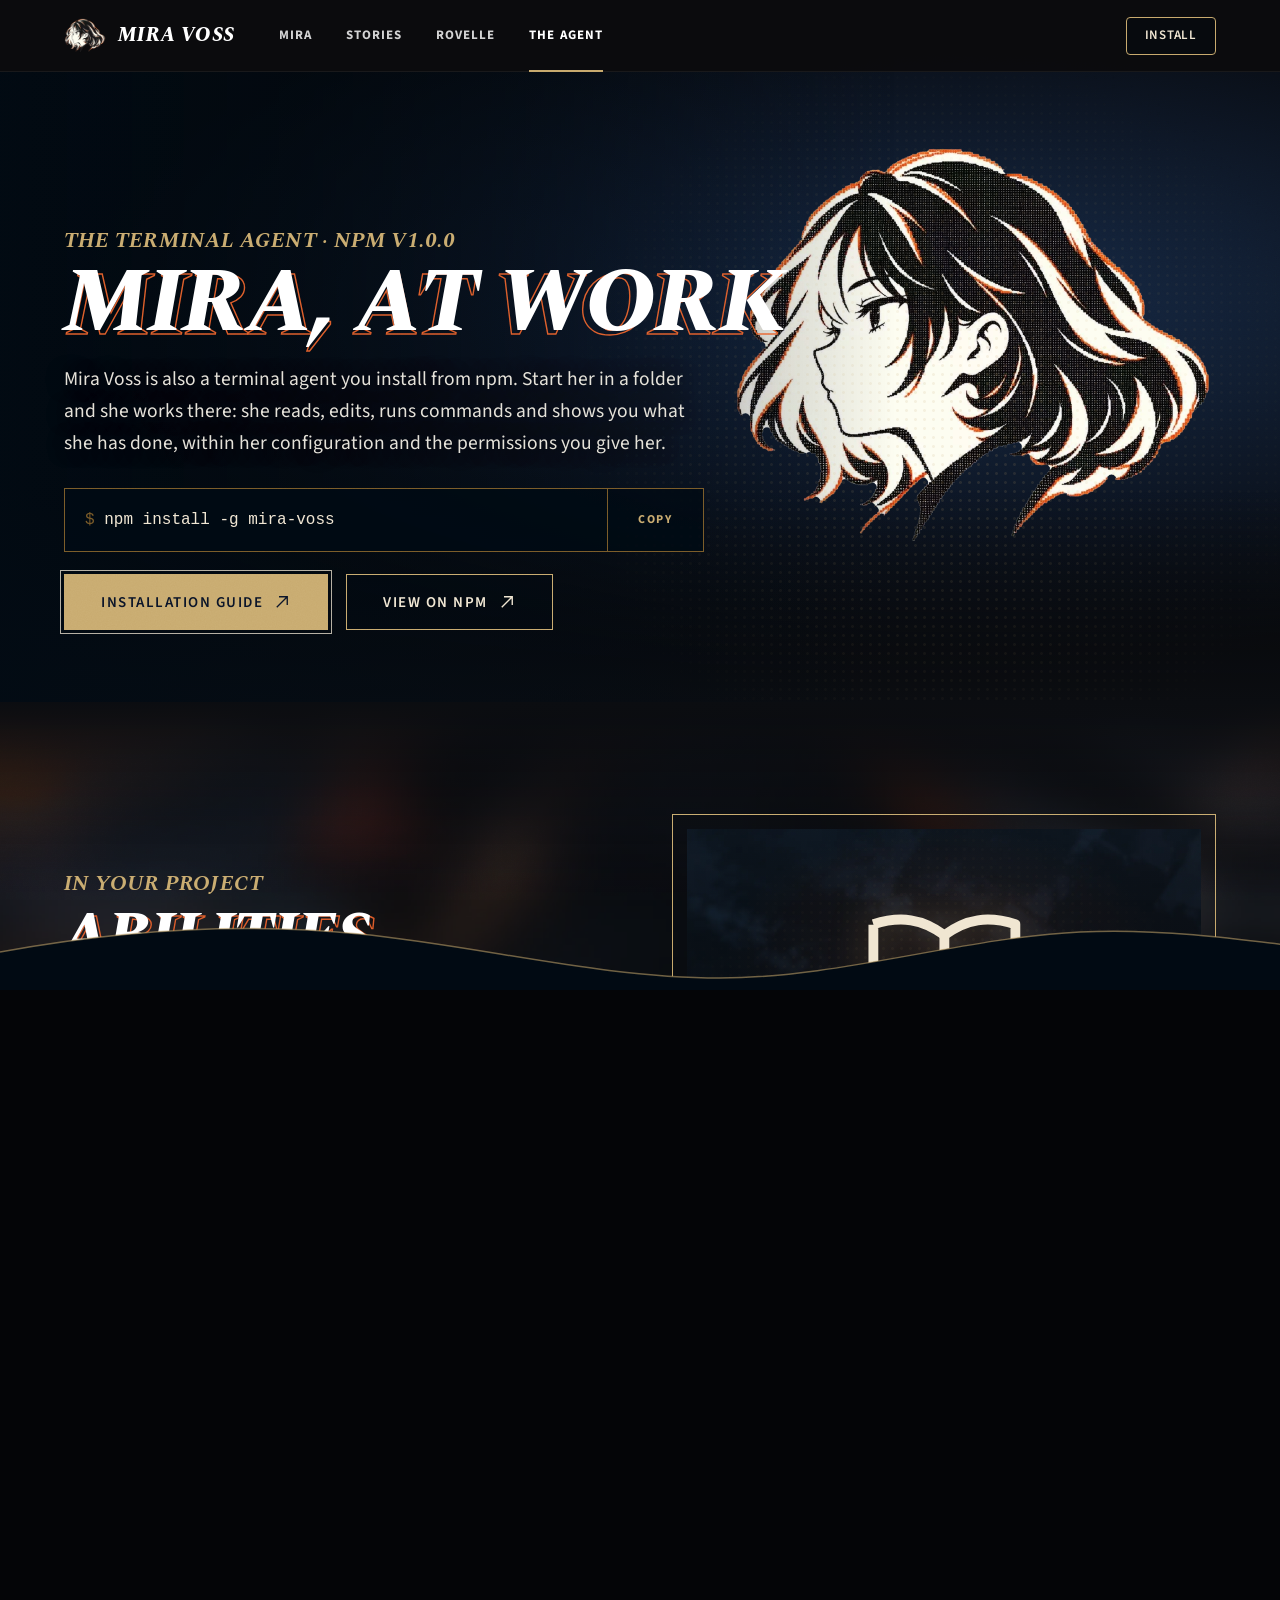
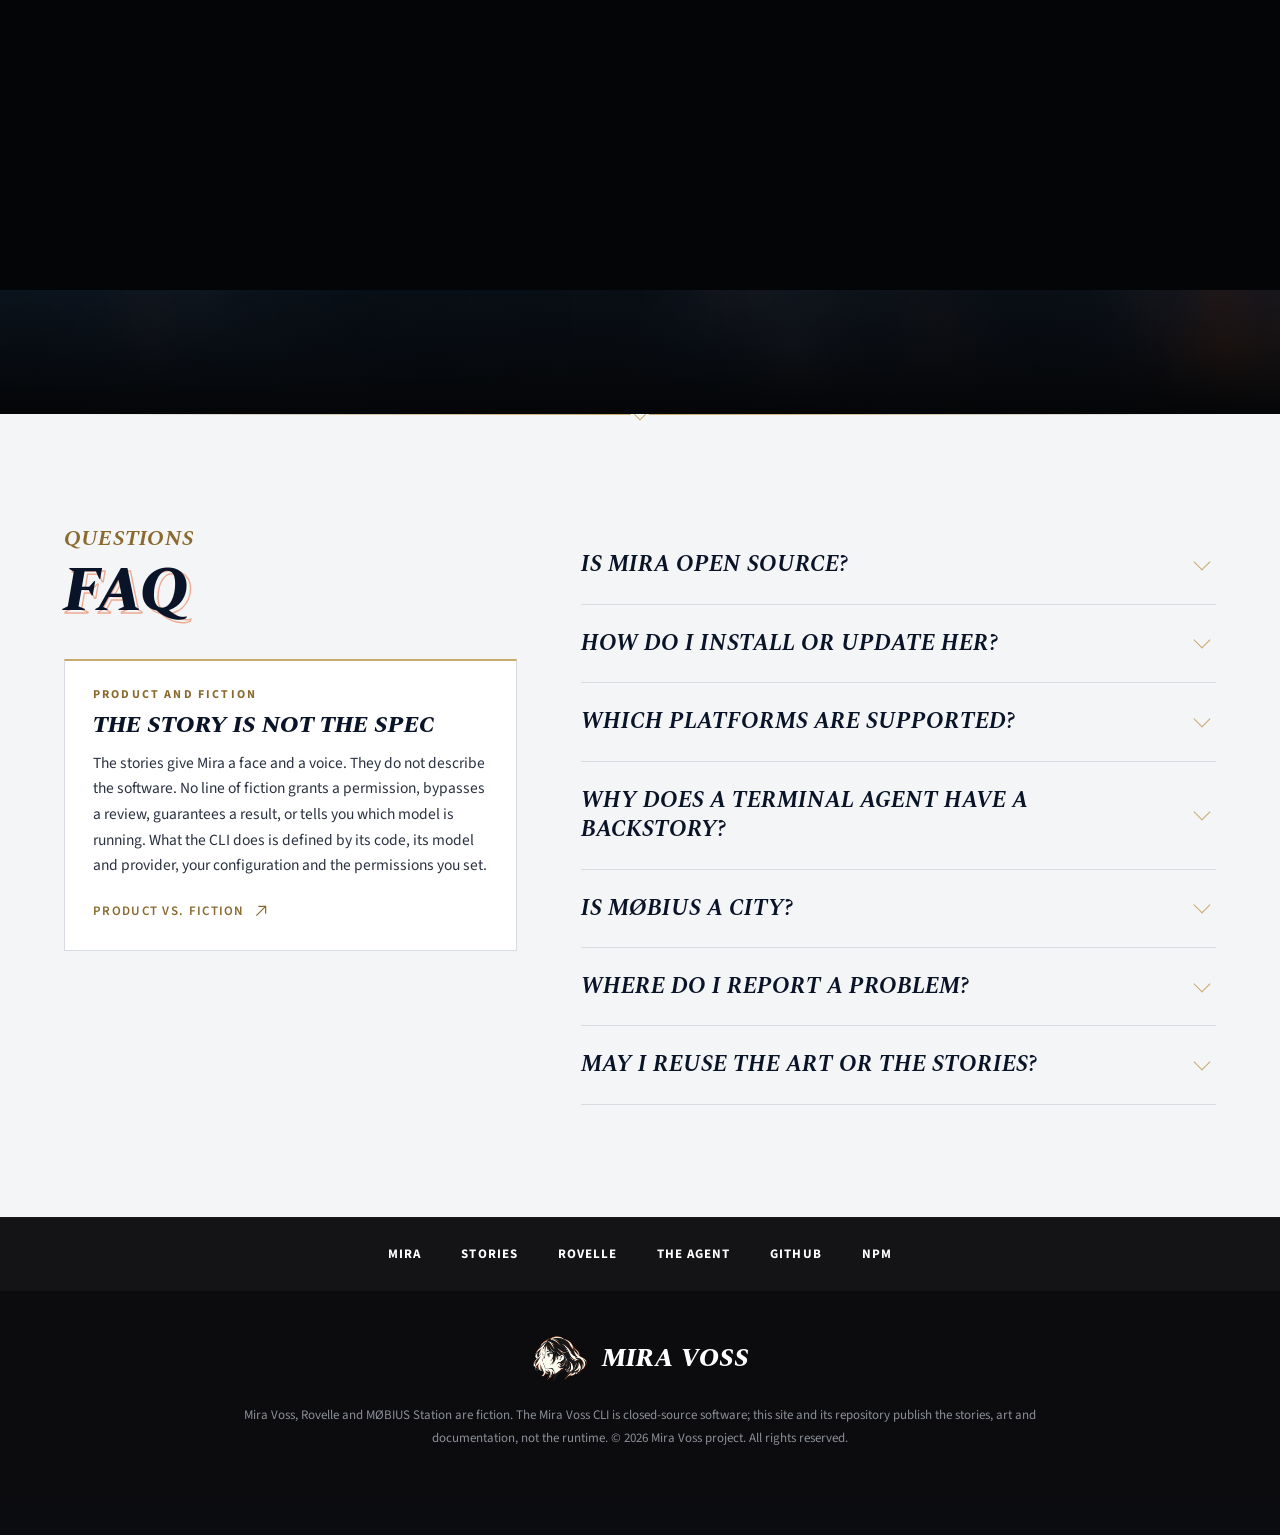
==== commit 022d372d: "Polish the site against leagueoflegends.com and the Universe pages Buttons become League CTAs: flat " ====
--- a/site/agent.html
+++ b/site/agent.html
@@ -19,16 +19,16 @@
   <script src="data/library.js" defer></script>
   <script src="site.js" defer></script>
 </head>
-<body>
+<body data-subbar="The Agent">
   <a class="skip-link" href="#main">Skip to content</a>
   <svg class="sprite" aria-hidden="true" focusable="false">
     <symbol id="i-arrow" viewBox="0 0 24 24"><path d="M4 12h15M13 6l6 6-6 6" fill="none" stroke="currentColor" stroke-width="1.8"/></symbol>
     <symbol id="i-out" viewBox="0 0 24 24"><path d="M8 5h11v11M19 5L5 19" fill="none" stroke="currentColor" stroke-width="1.8"/></symbol>
-    <symbol id="i-ask" viewBox="0 0 32 32"><path d="M5 5h22v16H15l-6 6v-6H5z" fill="none" stroke="currentColor" stroke-width="1.8" stroke-linejoin="round"/><path d="M13 11a3 3 0 1 1 4.5 2.6c-.9.5-1.5 1-1.5 2" fill="none" stroke="currentColor" stroke-width="1.8" stroke-linecap="round"/><circle cx="16" cy="18.4" r="1.2" fill="currentColor"/></symbol>
-    <symbol id="i-read" viewBox="0 0 32 32"><path d="M3 7c5-1.6 9-1 13 2 4-3 8-3.6 13-2v18c-5-1.6-9-1-13 2-4-3-8-3.6-13-2z" fill="none" stroke="currentColor" stroke-width="1.8" stroke-linejoin="round"/><path d="M16 9v18" stroke="currentColor" stroke-width="1.8"/></symbol>
-    <symbol id="i-edit" viewBox="0 0 32 32"><path d="M21 4l7 7L12 27H5v-7z" fill="none" stroke="currentColor" stroke-width="1.8" stroke-linejoin="round"/><path d="M17 8l7 7" stroke="currentColor" stroke-width="1.8"/></symbol>
-    <symbol id="i-run" viewBox="0 0 32 32"><rect x="3" y="5" width="26" height="22" fill="none" stroke="currentColor" stroke-width="1.8"/><path d="M8 12l5 4-5 4M15 21h8" fill="none" stroke="currentColor" stroke-width="1.8" stroke-linecap="square"/></symbol>
-    <symbol id="i-report" viewBox="0 0 32 32"><path d="M7 3h13l6 6v20H7z" fill="none" stroke="currentColor" stroke-width="1.8" stroke-linejoin="round"/><path d="M11 17l3.5 3.5L22 13" fill="none" stroke="currentColor" stroke-width="2" stroke-linecap="square"/></symbol>
+    <symbol id="i-ask" viewBox="0 0 32 32"><path pathLength="1" d="M5 5h22v16H15l-6 6v-6H5z" fill="none" stroke="currentColor" stroke-width="1.8" stroke-linejoin="round"/><path pathLength="1" d="M13 11a3 3 0 1 1 4.5 2.6c-.9.5-1.5 1-1.5 2" fill="none" stroke="currentColor" stroke-width="1.8" stroke-linecap="round"/><circle cx="16" cy="18.4" r="1.2" fill="currentColor"/></symbol>
+    <symbol id="i-read" viewBox="0 0 32 32"><path pathLength="1" d="M3 7c5-1.6 9-1 13 2 4-3 8-3.6 13-2v18c-5-1.6-9-1-13 2-4-3-8-3.6-13-2z" fill="none" stroke="currentColor" stroke-width="1.8" stroke-linejoin="round"/><path pathLength="1" d="M16 9v18" stroke="currentColor" stroke-width="1.8"/></symbol>
+    <symbol id="i-edit" viewBox="0 0 32 32"><path pathLength="1" d="M21 4l7 7L12 27H5v-7z" fill="none" stroke="currentColor" stroke-width="1.8" stroke-linejoin="round"/><path pathLength="1" d="M17 8l7 7" stroke="currentColor" stroke-width="1.8"/></symbol>
+    <symbol id="i-run" viewBox="0 0 32 32"><rect pathLength="1" x="3" y="5" width="26" height="22" fill="none" stroke="currentColor" stroke-width="1.8"/><path pathLength="1" d="M8 12l5 4-5 4M15 21h8" fill="none" stroke="currentColor" stroke-width="1.8" stroke-linecap="square"/></symbol>
+    <symbol id="i-report" viewBox="0 0 32 32"><path pathLength="1" d="M7 3h13l6 6v20H7z" fill="none" stroke="currentColor" stroke-width="1.8" stroke-linejoin="round"/><path pathLength="1" d="M11 17l3.5 3.5L22 13" fill="none" stroke="currentColor" stroke-width="2" stroke-linecap="square"/></symbol>
   </svg>
 
   <header class="topbar">
@@ -70,44 +70,44 @@
       </div>
     </section>
 
-    <section class="blade" aria-labelledby="abilities-title">
+    <section class="blade" id="abilities" data-nav="Abilities" aria-labelledby="abilities-title">
       <div class="atmos atmos-ember" aria-hidden="true"></div>
-      <div class="blade-inner abilities">
-        <div data-tabs data-abilities>
+      <div class="blade-inner abilities" data-tabs data-abilities data-autoplay>
+        <div class="abilities-main">
           <p class="supertitle reveal">In your project</p>
           <h2 class="blade-title misreg" id="abilities-title" data-text="Abilities">Abilities</h2>
-          <div style="height: 40px"></div>
+          <p class="lede reveal">Start her in a folder and these are the things she does there, within her configuration and the permissions you give her.</p>
           <div class="ability-keys reveal" role="tablist" aria-label="Abilities">
-            <button class="ability-key" role="tab" id="key-p" aria-controls="ability-panel" aria-selected="true" data-key="p" data-slot="Passive" data-name="Asks before she changes things"><svg aria-hidden="true"><use href="#i-ask" /></svg><span class="key-letter">P</span></button>
-            <button class="ability-key" role="tab" id="key-q" aria-controls="ability-panel" aria-selected="false" tabindex="-1" data-key="q" data-slot="Q" data-name="Reads the project"><svg aria-hidden="true"><use href="#i-read" /></svg><span class="key-letter">Q</span></button>
-            <button class="ability-key" role="tab" id="key-w" aria-controls="ability-panel" aria-selected="false" tabindex="-1" data-key="w" data-slot="W" data-name="Edits files"><svg aria-hidden="true"><use href="#i-edit" /></svg><span class="key-letter">W</span></button>
-            <button class="ability-key" role="tab" id="key-e" aria-controls="ability-panel" aria-selected="false" tabindex="-1" data-key="e" data-slot="E" data-name="Runs commands"><svg aria-hidden="true"><use href="#i-run" /></svg><span class="key-letter">E</span></button>
-            <button class="ability-key" role="tab" id="key-r" aria-controls="ability-panel" aria-selected="false" tabindex="-1" data-key="r" data-slot="Ultimate" data-name="Shows her work"><svg aria-hidden="true"><use href="#i-report" /></svg><span class="key-letter">R</span></button>
+            <button class="ability-key" role="tab" id="key-p" aria-controls="ability-panel" aria-selected="true" data-key="p" data-glyph="#i-ask" data-slot="Passive" data-name="Asks before she changes things"><span class="key-icon"><svg aria-hidden="true"><use href="#i-ask" /></svg><span class="key-letter">P</span></span><span class="key-name">Asks first</span></button>
+            <button class="ability-key" role="tab" id="key-q" aria-controls="ability-panel" aria-selected="false" tabindex="-1" data-key="q" data-glyph="#i-read" data-slot="Q" data-name="Reads the project"><span class="key-icon"><svg aria-hidden="true"><use href="#i-read" /></svg><span class="key-letter">Q</span></span><span class="key-name">Reads</span></button>
+            <button class="ability-key" role="tab" id="key-w" aria-controls="ability-panel" aria-selected="false" tabindex="-1" data-key="w" data-glyph="#i-edit" data-slot="W" data-name="Edits files"><span class="key-icon"><svg aria-hidden="true"><use href="#i-edit" /></svg><span class="key-letter">W</span></span><span class="key-name">Edits</span></button>
+            <button class="ability-key" role="tab" id="key-e" aria-controls="ability-panel" aria-selected="false" tabindex="-1" data-key="e" data-glyph="#i-run" data-slot="E" data-name="Runs commands"><span class="key-icon"><svg aria-hidden="true"><use href="#i-run" /></svg><span class="key-letter">E</span></span><span class="key-name">Runs</span></button>
+            <button class="ability-key" role="tab" id="key-r" aria-controls="ability-panel" aria-selected="false" tabindex="-1" data-key="r" data-glyph="#i-report" data-slot="Ultimate" data-name="Shows her work"><span class="key-icon"><svg aria-hidden="true"><use href="#i-report" /></svg><span class="key-letter">R</span></span><span class="key-name">Shows her work</span></button>
           </div>
-          <div class="ability-panel reveal" id="ability-panel" role="tabpanel" aria-labelledby="key-p" data-ability-panel>
-            <span data-key aria-hidden="true">P</span>
+        </div>
+        <div class="ability-media reveal" id="ability-panel" role="tabpanel" aria-labelledby="key-p" data-ability-panel>
+          <div class="ability-frame frame">
+            <div class="frame-inner ability-plate">
+              <div class="halftone-field" style="--size: 120%; left: -10%; top: -10%; --op: .16" aria-hidden="true"></div>
+              <svg class="plate-glyph" data-glyph aria-hidden="true"><use href="#i-ask" /></svg>
+              <span class="plate-key" data-key aria-hidden="true">P</span>
+            </div>
+          </div>
+          <div class="ability-info">
+            <h3 data-name>Asks before she changes things</h3>
             <span class="label" data-slot>Passive</span>
-            <h3 data-name>Asks before she changes things</h3>
             <p data-text>In the default mode, Mira asks for your approval before she makes changes to your project. You read each request and decide.</p>
           </div>
-          <template data-for="p">In the default mode, Mira asks for your approval before she makes changes to your project. You read each request and decide.</template>
-          <template data-for="q">Start <code>mira</code> in a folder and she can read the files there, so she works from what your project actually contains.</template>
-          <template data-for="w">She makes the edits a task needs directly in your files, instead of handing you snippets to paste.</template>
-          <template data-for="e">She runs terminal commands, such as builds, tests and scripts, and reads what they print.</template>
-          <template data-for="r">She shows you what she has done, so you can check her work before you rely on it.</template>
         </div>
-        <aside class="install-card frame reveal" aria-labelledby="fiction-title">
-          <div class="frame-inner">
-            <span class="label">Product and fiction</span>
-            <h3 id="fiction-title" style="margin-top: 10px">The story is not the spec</h3>
-            <p style="margin-top: 16px">The stories give Mira a face and a voice. They do not describe the software. No line of fiction grants a permission, bypasses a review, guarantees a result, or tells you which model is running. What the CLI does is defined by its code, its model and provider, your configuration and the permissions you set.</p>
-            <a class="text-link" href="https://github.com/mangiapanejohn-dev/mira-voss/blob/main/docs/product-vs-fiction.md">Product vs. fiction <svg aria-hidden="true"><use href="#i-out" /></svg></a>
-          </div>
-        </aside>
+        <template data-for="p">In the default mode, Mira asks for your approval before she makes changes to your project. You read each request and decide.</template>
+        <template data-for="q">Start <code>mira</code> in a folder and she can read the files there, so she works from what your project actually contains.</template>
+        <template data-for="w">She makes the edits a task needs directly in your files, instead of handing you snippets to paste.</template>
+        <template data-for="e">She runs terminal commands, such as builds, tests and scripts, and reads what they print.</template>
+        <template data-for="r">She shows you what she has done, so you can check her work before you rely on it.</template>
       </div>
     </section>
 
-    <section class="blade blade-dark" aria-labelledby="start-title">
+    <section class="blade blade-dark" id="first-launch" data-nav="First launch" aria-labelledby="start-title">
       <div class="atmos atmos-lights" aria-hidden="true"></div>
       <div class="blade-inner">
         <div class="blade-head">
@@ -124,12 +124,17 @@
       </div>
     </section>
 
-    <section class="blade" aria-labelledby="faq-title">
-      <div class="atmos atmos-storm" aria-hidden="true"></div>
-      <div class="blade-inner">
-        <div class="blade-head">
+    <section class="blade blade-light" id="faq" data-nav="FAQ" aria-labelledby="faq-title">
+      <div class="blade-inner faq-grid">
+        <div>
           <p class="supertitle reveal">Questions</p>
           <h2 class="blade-title misreg" id="faq-title" data-text="FAQ">FAQ</h2>
+          <aside class="spec-note reveal" aria-labelledby="fiction-title">
+            <span class="label">Product and fiction</span>
+            <h3 id="fiction-title">The story is not the spec</h3>
+            <p>The stories give Mira a face and a voice. They do not describe the software. No line of fiction grants a permission, bypasses a review, guarantees a result, or tells you which model is running. What the CLI does is defined by its code, its model and provider, your configuration and the permissions you set.</p>
+            <a class="text-link" href="https://github.com/mangiapanejohn-dev/mira-voss/blob/main/docs/product-vs-fiction.md">Product vs. fiction <svg aria-hidden="true"><use href="#i-out" /></svg></a>
+          </aside>
         </div>
         <div class="faq reveal">
           <details><summary>Is Mira open source?</summary><div class="answer"><p>No. The CLI runtime is proprietary. The public GitHub repository hosts documentation, the stories, her visual identity and this website, not the CLI's implementation.</p></div></details>
@@ -145,13 +150,12 @@
   </main>
 
   <footer class="site-footer">
+    <nav class="footer-nav" aria-label="Footer">
+      <a href="mira.html">Mira</a><a href="stories.html">Stories</a><a href="world.html">Rovelle</a><a href="agent.html">The Agent</a><a href="https://github.com/mangiapanejohn-dev/mira-voss">GitHub</a><a href="https://www.npmjs.com/package/mira-voss">npm</a>
+    </nav>
     <div class="footer-inner">
-      <a class="footer-brand" href="index.html"><img src="assets/mira-logo-cutout.webp" alt="" width="64" height="53" loading="lazy" /><span>Mira Voss</span></a>
-      <nav class="footer-nav" aria-label="Footer">
-        <a href="mira.html">Mira</a><a href="stories.html">Stories</a><a href="world.html">Rovelle</a><a href="agent.html">The Agent</a>
-        <a href="https://github.com/mangiapanejohn-dev/mira-voss">GitHub</a><a href="https://www.npmjs.com/package/mira-voss">npm</a>
-      </nav>
-      <p class="footer-legal">Mira Voss, Rovelle and MØBIUS Station are fiction. The Mira Voss CLI is closed-source software; this site and its repository publish the stories, art and documentation, not the runtime.<br />© 2026 Mira Voss project. All rights reserved.</p>
+      <a class="footer-brand" href="index.html"><img src="assets/mira-logo-cutout.webp" alt="" width="56" height="47" loading="lazy" /><span>Mira Voss</span></a>
+      <p class="footer-legal">Mira Voss, Rovelle and MØBIUS Station are fiction. The Mira Voss CLI is closed-source software; this site and its repository publish the stories, art and documentation, not the runtime. © 2026 Mira Voss project. All rights reserved.</p>
     </div>
   </footer>
 </body>
--- a/site/base.css
+++ b/site/base.css
@@ -16,7 +16,7 @@
   --gold-pale: #f0e6d2;
   --gold-line: rgba(200, 170, 110, .22);
   --ember: #e8622c;
-  --text: #cdd0d4;
+  --text: #dcd8cf;
   --muted: #a09b8c;
   --display: 'Spectral', 'Iowan Old Style', Georgia, serif;
   --sans: 'Source Sans 3', 'Helvetica Neue', Arial, sans-serif;
@@ -25,6 +25,8 @@
   --ease-io: cubic-bezier(.7, 0, .3, 1);
   --edge: clamp(20px, 5vw, 88px);
   --bar: 72px;
+  --sub: 44px;
+  --rule: linear-gradient(90deg, transparent, var(--gold-line) 18%, var(--gold) 50%, var(--gold-line) 82%, transparent);
   --wave: url("data:image/svg+xml,%3Csvg xmlns='http://www.w3.org/2000/svg' viewBox='0 0 1440 90' preserveAspectRatio='none'%3E%3Cpath d='M0 52C120 30 240 22 360 34s240 44 360 44 240-40 360-46 240 22 360 30v66H0z' fill='%23010a13'/%3E%3Cpath d='M0 52C120 30 240 22 360 34s240 44 360 44 240-40 360-46 240 22 360 30' fill='none' stroke='%23c8aa6e' stroke-opacity='.55' stroke-width='1.5'/%3E%3C/svg%3E");
 }
 
@@ -58,33 +60,38 @@
 .js .misreg:not(.is-in)::before { transform: translate(0, 0); opacity: 0; }
 
 /* ---------- Layout ---------- */
-.blade { position: relative; padding: clamp(88px, 11vh, 150px) 0; overflow: clip; }
+.blade { position: relative; padding: clamp(72px, 9vw, 112px) 0; overflow: clip; }
 .blade-inner { position: relative; z-index: 1; max-width: 1560px; margin: 0 auto; padding: 0 var(--edge); }
-.blade-head { margin-bottom: clamp(36px, 5vh, 64px); }
+.blade-head { margin-bottom: clamp(32px, 4vw, 56px); }
 .blade-head .lede { margin-top: 22px; }
 .blade-dark { background: var(--abyss); }
 .blade-raised { background: linear-gradient(180deg, var(--navy) 0%, var(--navy-raised) 100%); }
-.blade + .blade::before { content: ''; position: absolute; z-index: 2; top: 0; left: 50%; width: min(560px, 70%); height: 1px; transform: translateX(-50%); background: linear-gradient(90deg, transparent, var(--gold-line) 20%, var(--gold) 50%, var(--gold-line) 80%, transparent); }
-.blade + .blade::after { content: ''; position: absolute; z-index: 2; top: -5px; left: calc(50% - 5px); width: 10px; height: 10px; transform: rotate(45deg); background: var(--navy); border: 1px solid var(--gold); }
+.blade + .blade::before, .notch::before { content: ''; position: absolute; z-index: 2; top: 0; left: 50%; width: min(1180px, 88%); height: 1px; transform: translateX(-50%); background: linear-gradient(90deg, transparent, var(--gold-line) 30%, var(--gold)) left / calc(50% - 9px) 1px no-repeat, linear-gradient(270deg, transparent, var(--gold-line) 30%, var(--gold)) right / calc(50% - 9px) 1px no-repeat; }
+.blade + .blade::after, .notch::after { content: ''; position: absolute; z-index: 2; top: -8.5px; left: calc(50% - 6px); width: 12px; height: 12px; border-right: 1px solid var(--gold); border-bottom: 1px solid var(--gold); transform: rotate(45deg); }
+
+/* A light blade, like the champion page's skins section: cool white, never cream */
+.blade-light { --navy: #f4f5f7; --navy-raised: #ffffff; --navy-line: #d8dbe1; --abyss: #eceef2; --text: #2a3140; --muted: #687080; --gold-pale: #0a1428; --gold-line: rgba(120, 90, 40, .25); color-scheme: light; background: #f4f5f7; color: #2a3140; }
+.blade-light .blade-title, .blade-light h3 { color: #0a1428; }
+.blade-light .supertitle, .blade-light .label, .blade-light .text-link { color: #8a6a2e; }
+.blade-light .text-link:hover { color: #0a1428; }
+.blade-light .misreg::before { opacity: .5; }
+.blade-light ::selection { background: #c8aa6e; color: #0a1428; }
 
 /* ---------- Gold frame (champion page meta boxes) ---------- */
 .frame { position: relative; border: 1px solid var(--gold); padding: 7px; }
 .frame-inner { position: relative; height: 100%; background: rgba(10, 20, 40, .78); }
 
 /* ---------- Top bar ---------- */
-.topbar { position: fixed; z-index: 60; inset: 0 0 auto; height: var(--bar); display: flex; align-items: center; gap: 44px; padding: 0 var(--edge); border-bottom: 1px solid transparent; transition: background-color .5s var(--ease-out), border-color .5s var(--ease-out); }
-.topbar::before { content: ''; position: absolute; z-index: -1; inset: 0 0 -40px; background: linear-gradient(180deg, rgba(1, 10, 19, .7), transparent); pointer-events: none; transition: opacity .5s; }
-.topbar.is-solid { background: rgba(1, 10, 19, .9); border-bottom-color: var(--gold-line); backdrop-filter: blur(14px); -webkit-backdrop-filter: blur(14px); }
-.topbar.is-solid::before { opacity: 0; }
+.topbar { position: fixed; z-index: 60; inset: 0 0 auto; height: var(--bar); display: flex; align-items: center; gap: 44px; padding: 0 var(--edge); background: rgba(12, 12, 14, .97); border-bottom: 1px solid rgba(255, 255, 255, .06); }
 .brand { display: flex; align-items: center; gap: 12px; color: #fff; font: italic 800 20px/1 var(--display); text-transform: uppercase; letter-spacing: .02em; white-space: nowrap; }
 .brand img { width: 42px; height: auto; transition: transform .7s var(--ease-out); }
 .brand:hover img { transform: rotate(-8deg) scale(1.08); }
 .topnav { display: flex; gap: 34px; margin-right: auto; }
-.topnav a { position: relative; padding: 10px 0; color: var(--gold-pale); font: 700 12.5px/1 var(--sans); letter-spacing: .16em; text-transform: uppercase; opacity: .78; transition: opacity .25s; }
-.topnav a::after { content: ''; position: absolute; left: 50%; bottom: 0; width: 7px; height: 7px; background: var(--gold); transform: translate(-50%, 8px) rotate(45deg) scale(0); transition: transform .45s var(--ease-out); }
-.topnav a:hover { opacity: 1; }
+.topnav a { position: relative; padding: 10px 0; color: #fff; font: 700 13px/1 var(--sans); letter-spacing: .08em; text-transform: uppercase; opacity: .82; transition: opacity .25s ease-in-out, color .25s ease-in-out; }
+.topnav a::after { content: ''; position: absolute; left: 0; right: 0; bottom: -20px; height: 2px; background: var(--gold); transform: scaleX(0); transition: transform .3s ease-in-out; }
+.topnav a:hover { opacity: 1; color: #d3bb8b; }
 .topnav a[aria-current='page'] { opacity: 1; color: #fff; }
-.topnav a:hover::after, .topnav a[aria-current='page']::after { transform: translate(-50%, 8px) rotate(45deg) scale(1); }
+.topnav a[aria-current='page']::after { transform: scaleX(1); }
 .menu-toggle { display: none; width: 44px; height: 44px; margin-right: -10px; position: relative; }
 .menu-toggle span { position: absolute; left: 11px; right: 11px; height: 1.5px; background: var(--gold-pale); transition: transform .5s var(--ease-out), top .5s var(--ease-out); }
 .menu-toggle span:first-child { top: 17px; }
@@ -100,22 +107,67 @@
 .menu-open .menu a { opacity: 1; transform: none; transition-delay: calc(.18s + var(--i) * .06s); }
 .menu-open { overflow: hidden; }
 
-/* ---------- Buttons ---------- */
-.btn { position: relative; isolation: isolate; display: inline-flex; align-items: center; justify-content: center; gap: 12px; min-height: 52px; padding: 0 28px; overflow: hidden; color: var(--gold-pale); font: 700 13px/1 var(--sans); letter-spacing: .16em; text-transform: uppercase; white-space: nowrap; background: rgba(1, 10, 19, .6); border: 1px solid transparent; border-image: linear-gradient(180deg, var(--gold), var(--gold-deep)) 1; transition: color .3s, background-color .3s, box-shadow .5s var(--ease-out); }
-.btn::before { content: ''; position: absolute; z-index: -1; inset: 0; background: linear-gradient(105deg, transparent 30%, rgba(240, 230, 210, .2) 50%, transparent 70%); transform: translateX(-110%); transition: transform .9s var(--ease-out); }
-.btn:hover::before { transform: translateX(110%); }
-.btn:hover { background-color: rgba(30, 35, 40, .9); box-shadow: inset 0 0 24px rgba(200, 170, 110, .2); }
-.btn svg { width: 18px; height: 18px; flex: none; transition: transform .5s var(--ease-out); }
-.btn:hover svg { transform: translateX(4px); }
-.btn-gold { color: var(--abyss); background: linear-gradient(180deg, #dcc391, var(--gold) 46%, #a3834a); border-image: none; border-color: #ead6a6; }
-.btn-gold:hover { color: var(--abyss); background-color: transparent; box-shadow: 0 0 0 1px rgba(240, 230, 210, .55), 0 10px 30px -6px rgba(200, 170, 110, .45); }
-.btn-gold::before { background: linear-gradient(105deg, transparent 30%, rgba(255, 255, 255, .55) 50%, transparent 70%); }
-.btn-small { min-height: 40px; padding: 0 18px; font-size: 12px; }
-.btn-row { display: flex; flex-wrap: wrap; gap: 14px; }
-.text-link { display: inline-flex; align-items: center; gap: 10px; color: var(--gold); font: 700 12.5px/1 var(--sans); letter-spacing: .16em; text-transform: uppercase; }
-.text-link svg { width: 16px; height: 16px; transition: transform .45s var(--ease-out); }
-.text-link:hover svg { transform: translateX(4px); }
-.text-link:hover { color: var(--gold-pale); }
+/* ---------- Buttons: the League CTA ----------
+   Primary: flat gold, navy text, a 1px ornamental frame 3px outside. Secondary: a gold outline.
+   Colour changes are quick (.25s / .3s ease-in-out), as on leagueoflegends.com. */
+.btn { position: relative; display: inline-flex; align-items: center; justify-content: center; gap: 10px; min-height: 56px; padding: 0 36px; color: var(--gold-pale); font: 600 15px/1 var(--sans); letter-spacing: .1em; text-transform: uppercase; white-space: nowrap; background: rgba(1, 10, 19, .35); border: 1px solid var(--gold); transition: color .25s ease-in-out, background-color .3s ease-in-out, border-color .3s ease-in-out; }
+.btn:hover { color: #0a1428; background-color: var(--gold); }
+.btn svg { width: 18px; height: 18px; flex: none; transition: transform .3s ease-in-out; }
+.btn:hover svg { transform: translateX(3px); }
+.btn-gold { color: #0a1428; background-color: var(--gold); border-color: var(--gold); outline: 1px solid rgba(240, 230, 210, .75); outline-offset: 3px; transition: color .25s ease-in-out, background-color .3s ease-in-out, outline-color .3s ease-in-out; }
+.btn-gold:hover { color: #0a1428; background-color: #d3bb8b; border-color: #d3bb8b; outline-color: #fff; }
+.btn:focus-visible { outline: 2px solid #fff; outline-offset: 5px; }
+.btn-small { min-height: 38px; padding: 0 18px; font-size: 13px; letter-spacing: .06em; border-radius: 4px; }
+.btn-row { display: flex; flex-wrap: wrap; gap: 18px; }
+.blade-light .btn { color: #0a1428; background: transparent; }
+.blade-light .btn:hover { background: #0a1428; color: #fff; border-color: #0a1428; }
+.blade-light .btn-gold { background: var(--gold); outline-color: rgba(10, 20, 40, .35); }
+.text-link { display: inline-flex; align-items: center; gap: 8px; color: var(--gold); font: 600 13px/1 var(--sans); letter-spacing: .1em; text-transform: uppercase; transition: color .25s ease-in-out; }
+.text-link svg { width: 16px; height: 16px; transition: transform .3s ease-in-out; }
+.text-link:hover svg { transform: translateX(3px); }
+.text-link:hover { color: #d3bb8b; }
+
+/* Inline meta separated by 4px gold diamonds, the champion page's separator */
+.diamonds { display: flex; flex-wrap: wrap; align-items: center; gap: 6px 14px; margin: 0; padding: 0; list-style: none; }
+.diamonds > * + *::before { content: ''; display: inline-block; width: 4px; height: 4px; margin: 0 14px 2px 0; background: var(--gold); transform: rotate(45deg); vertical-align: middle; }
+
+/* ---------- Universe headings ----------
+   Upright capitals in a gold gradient, widely tracked, over a rule that dips into a V. */
+.u-title { margin: 0; font: 700 clamp(48px, 5.4vw + 12px, 112px)/1 var(--display); letter-spacing: .14em; text-transform: uppercase; color: var(--gold); background: linear-gradient(180deg, #f1dfae 0%, #c8aa6e 52%, #8f6c33 100%); -webkit-background-clip: text; background-clip: text; -webkit-text-fill-color: transparent; text-wrap: balance; }
+.u-rule { position: relative; height: 1px; margin: 22px auto 0; width: min(1180px, 92%); }
+.u-rule::before, .u-rule::after { content: ''; }
+.u-rule.notch::before { top: 0; }
+.u-sub { margin: 20px 0 0; color: var(--gold-pale); font: 600 13px/1.4 var(--sans); letter-spacing: .32em; text-transform: uppercase; }
+.u-head { display: grid; grid-template-columns: 1fr auto 1fr; align-items: center; gap: 28px; margin: 0 auto clamp(32px, 4vw, 52px); max-width: 1180px; }
+.u-head::before, .u-head::after { content: ''; height: 1px; background: linear-gradient(90deg, transparent, var(--gold-line) 40%, var(--gold)); }
+.u-head::after { background: linear-gradient(270deg, transparent, var(--gold-line) 40%, var(--gold)); }
+.u-head p { margin: 0; color: var(--gold-pale); font: 600 14px/1.3 var(--sans); letter-spacing: .26em; text-transform: uppercase; text-align: center; }
+.u-head p em { color: var(--gold); font: italic 700 17px/1 var(--display); letter-spacing: .08em; }
+.u-head svg, .u-head img { display: block; width: 26px; height: 26px; margin: 0 auto 10px; color: var(--gold); }
+
+/* A 'scroll to begin' cue at the foot of a Universe opening */
+.u-cue { position: absolute; left: 50%; bottom: 26px; display: flex; flex-direction: column; align-items: center; gap: 8px; color: var(--gold-pale); font: 600 11px/1 var(--sans); letter-spacing: .26em; text-transform: uppercase; transform: translateX(-50%); }
+.u-cue svg { width: 18px; height: 18px; color: var(--gold); animation: cue-bob 2.2s ease-in-out infinite; }
+@keyframes cue-bob { 50% { transform: translateY(5px); } }
+
+/* ---------- Universe sub-bar: where you are, and how far down ---------- */
+.subbar { position: fixed; z-index: 58; left: 0; right: 0; top: var(--bar); height: var(--sub); display: flex; align-items: center; gap: 22px; padding: 0 var(--edge); background: rgba(16, 16, 18, .94); border-bottom: 1px solid rgba(255, 255, 255, .06); backdrop-filter: blur(10px); -webkit-backdrop-filter: blur(10px); transform: translateY(-100%); opacity: 0; transition: transform .45s ease-in-out, opacity .3s ease-in-out; }
+.subbar.is-shown { transform: none; opacity: 1; }
+.subbar-crumb { display: flex; align-items: center; gap: 12px; padding-right: 22px; border-right: 1px solid rgba(255, 255, 255, .08); height: 100%; color: var(--gold); font: 700 12px/1 var(--sans); letter-spacing: .14em; text-transform: uppercase; white-space: nowrap; }
+.subbar-crumb img { width: 24px; height: auto; }
+.subbar-crumb span::before { content: '›'; margin-right: 10px; color: rgba(255, 255, 255, .4); }
+.subbar-top { flex: none; display: grid; place-items: center; width: 26px; height: 26px; border: 1px solid var(--gold); border-radius: 50%; color: var(--gold); transition: background-color .25s, color .25s; }
+.subbar-top:hover { background: var(--gold); color: #0a1428; }
+.subbar-top svg { width: 12px; height: 12px; }
+.subbar-track { position: relative; flex: 1; height: 100%; }
+.subbar-track::before { content: ''; position: absolute; left: 0; right: 0; top: 50%; height: 1px; background: rgba(200, 170, 110, .25); }
+.subbar-fill { position: absolute; left: 0; top: 50%; height: 1px; width: 100%; background: linear-gradient(90deg, rgba(200, 170, 110, .2), var(--gold)); transform-origin: left; transform: scaleX(0); }
+.subbar-dot { position: absolute; top: 50%; width: 22px; height: 22px; margin: -11px 0 0 -11px; display: grid; place-items: center; }
+.subbar-dot::before { content: ''; width: 5px; height: 5px; background: #6b6455; transform: rotate(45deg); transition: background-color .3s, box-shadow .3s, transform .3s; }
+.subbar-dot.is-past::before { background: var(--gold); }
+.subbar-dot.is-current::before { background: #f1dfae; transform: rotate(45deg) scale(1.5); box-shadow: 0 0 10px 2px rgba(241, 223, 174, .55); }
+.subbar-dot span { position: absolute; top: calc(100% + 6px); left: 50%; padding: 6px 10px; color: var(--gold-pale); background: #101012; border: 1px solid var(--gold-line); font: 600 11px/1 var(--sans); letter-spacing: .12em; text-transform: uppercase; white-space: nowrap; transform: translate(-50%, -4px); opacity: 0; pointer-events: none; transition: opacity .2s, transform .2s; }
+.subbar-dot:hover span, .subbar-dot:focus-visible span { opacity: 1; transform: translate(-50%, 0); }
 
 /* ---------- Page moods: each page has its own water and light ---------- */
 [data-theme='dusk'] { --navy: #130f14; --navy-raised: #1d1519; --navy-line: #35272c; --abyss: #09070a; --gold-line: rgba(214, 160, 110, .22); }
@@ -166,15 +218,15 @@
 .js .reveal { opacity: 0; transform: translateY(30px); transition: opacity 1s var(--ease-out) var(--rd, 0s), transform 1.2s var(--ease-out) var(--rd, 0s); }
 .js .reveal.is-in { opacity: 1; transform: none; }
 
-/* ---------- Footer ---------- */
-.site-footer { position: relative; background: var(--abyss); border-top: 1px solid var(--gold-line); }
-.footer-inner { max-width: 1560px; margin: 0 auto; padding: 64px var(--edge) 48px; display: grid; grid-template-columns: auto 1fr; gap: 28px 64px; align-items: start; }
-.footer-brand { display: flex; align-items: center; gap: 16px; color: #fff; font: italic 800 30px/1 var(--display); text-transform: uppercase; }
-.footer-brand img { width: 64px; height: auto; }
-.footer-nav { display: flex; flex-wrap: wrap; gap: 14px 32px; justify-content: flex-end; padding-top: 14px; }
-.footer-nav a { color: var(--gold-pale); font: 700 12px/1 var(--sans); letter-spacing: .16em; text-transform: uppercase; opacity: .8; }
-.footer-nav a:hover { opacity: 1; color: var(--gold); }
-.footer-legal { grid-column: 1 / -1; margin: 0; padding-top: 26px; border-top: 1px solid var(--navy-line); color: var(--muted); font-size: 13.5px; line-height: 1.7; }
+/* ---------- Footer: centred, as the League footer ---------- */
+.site-footer { position: relative; background: #0c0c0e; border-top: 1px solid rgba(255, 255, 255, .06); }
+.footer-nav { display: flex; flex-wrap: wrap; justify-content: center; gap: 12px 40px; padding: 30px var(--edge); background: #141416; }
+.footer-nav a { color: #fff; font: 700 13px/1 var(--sans); letter-spacing: .08em; text-transform: uppercase; transition: color .25s ease-in-out; }
+.footer-nav a:hover { color: #d3bb8b; }
+.footer-inner { max-width: 1100px; margin: 0 auto; padding: 44px var(--edge) 52px; display: flex; flex-direction: column; align-items: center; gap: 22px; text-align: center; }
+.footer-brand { display: flex; align-items: center; gap: 14px; color: #fff; font: italic 800 26px/1 var(--display); text-transform: uppercase; }
+.footer-brand img { width: 56px; height: auto; }
+.footer-legal { margin: 0; max-width: 62em; color: #8b8f97; font-size: 13px; line-height: 1.75; }
 
 /* ---------- The tide: page transitions ----------
    On leaving, dark water with a gold crest rises over the page; on arrival it drains away. */
@@ -192,8 +244,8 @@
   .brand img { width: 36px; }
   .menu-toggle { display: block; }
   .topbar .btn-small { display: none; }
-  .footer-inner { grid-template-columns: 1fr; }
-  .footer-nav { justify-content: flex-start; padding-top: 0; }
+  .subbar-track { display: none; }
+  .subbar { justify-content: space-between; }
 }
 
 @media (prefers-reduced-motion: reduce) {
--- a/site/pages.css
+++ b/site/pages.css
@@ -20,8 +20,8 @@
 .meta-box { width: 136px; height: 136px; }
 .meta-box .frame-inner { display: flex; flex-direction: column; align-items: center; justify-content: center; gap: 6px; padding: 10px 8px; text-align: center; backdrop-filter: blur(6px); -webkit-backdrop-filter: blur(6px); }
 .meta-box svg { width: 30px; height: 30px; margin-bottom: 6px; color: var(--gold); }
-.meta-title { color: #fff; font: 700 12px/1 var(--sans); letter-spacing: .16em; text-transform: uppercase; }
-.meta-value { color: var(--gold); font: 600 15px/1.2 var(--sans); }
+.meta-title { color: #fff; font: 700 13px/1 var(--sans); letter-spacing: .08em; text-transform: uppercase; }
+.meta-value { color: var(--gold); font: 600 12px/1.35 var(--sans); letter-spacing: .06em; text-transform: uppercase; }
 .scroll-cue { position: absolute; left: 50%; bottom: 28px; width: 1px; height: 58px; overflow: hidden; background: var(--gold-line); }
 .scroll-cue span { position: absolute; left: 0; top: -40%; width: 1px; height: 40%; background: var(--gold); animation: cue 2.6s var(--ease-io) infinite; }
 @keyframes cue { to { top: 100%; } }
@@ -48,8 +48,8 @@
 .feature-grid { display: grid; grid-template-columns: minmax(0, 5fr) minmax(0, 7fr); gap: clamp(40px, 6vw, 112px); align-items: center; }
 .feature-cover { display: block; width: 100%; max-width: 520px; aspect-ratio: 4 / 5; }
 .feature-cover .frame-inner { display: block; overflow: hidden; }
-.feature-cover img { width: 100%; height: 100%; object-fit: cover; transition: transform 1.8s var(--ease-out); }
-.feature-cover:hover img { transform: scale(1.05) rotate(-1deg); }
+.feature-cover img { width: 100%; height: 100%; object-fit: cover; transition: transform .6s var(--ease-out); }
+.feature-cover:hover img { transform: scale(1.05); }
 .feature-copy .zh-title { margin: 20px 0 24px; }
 .pull-quote { margin: 34px 0 38px; padding: 4px 0 4px 24px; border-left: 2px solid var(--ember); }
 .pull-quote p { margin: 0 0 10px; color: var(--gold-pale); font: 600 clamp(19px, .6vw + 15px, 24px)/1.6 var(--serif-zh); }
@@ -59,12 +59,12 @@
 .explore-grid { display: grid; grid-template-columns: repeat(4, minmax(0, 1fr)); gap: 18px; }
 .explore-card { position: relative; isolation: isolate; display: block; height: clamp(440px, 56vh, 580px); overflow: hidden; background: var(--abyss); }
 .explore-art { position: absolute; z-index: -2; inset: 0; }
-.explore-art img { width: 100%; height: 100%; object-fit: cover; transform: scale(1.02); filter: brightness(.68) saturate(.85); transition: transform 1.6s var(--ease-out), filter .9s var(--ease-out); }
+.explore-art img { width: 100%; height: 100%; object-fit: cover; transform: scale(1.02); filter: brightness(.68) saturate(.85); transition: transform .6s var(--ease-out), filter .3s ease-in-out; }
 .explore-card::after { content: ''; position: absolute; z-index: -1; inset: 0; background: linear-gradient(0deg, rgba(1, 10, 19, .96) 0%, rgba(1, 10, 19, .45) 42%, rgba(1, 10, 19, 0) 70%); }
-.explore-card::before { content: ''; position: absolute; z-index: 1; inset: 12px; border: 1px solid var(--gold); opacity: 0; transform: scale(1.05); transition: opacity .6s, transform 1s var(--ease-out); pointer-events: none; }
+.explore-card::before { content: ''; position: absolute; z-index: 1; inset: 12px; border: 1px solid var(--gold); opacity: 0; transform: scale(1.03); transition: opacity .3s ease-in-out, transform .4s var(--ease-out); pointer-events: none; }
 .explore-body { position: absolute; left: 0; right: 0; bottom: 0; display: flex; flex-direction: column; gap: 10px; padding: 34px 32px 38px; }
 .explore-title { color: #fff; font: italic 800 clamp(34px, 2.2vw + 12px, 54px)/1 var(--display); text-transform: uppercase; transition: transform .8s var(--ease-out); }
-.explore-text { max-width: 22em; color: var(--text); font-size: 15.5px; line-height: 1.55; opacity: 0; transform: translateY(12px); transition: opacity .6s, transform .8s var(--ease-out); }
+.explore-text { max-width: 22em; color: var(--text); font-size: 15.5px; line-height: 1.55; opacity: 0; transform: translateY(10px); transition: opacity .3s ease-in-out, transform .4s var(--ease-out); }
 .explore-card:hover::before, .explore-card:focus-visible::before { opacity: 1; transform: none; }
 .explore-card:hover .explore-art img, .explore-card:focus-visible .explore-art img { transform: scale(1.08); filter: brightness(.82) saturate(1); }
 .explore-card:hover .explore-text, .explore-card:focus-visible .explore-text { opacity: 1; transform: none; }
@@ -113,7 +113,7 @@
 
 /* People: a line of their own, then who they are */
 .people { display: grid; grid-template-columns: repeat(3, minmax(0, 1fr)); gap: 18px; }
-.person { position: relative; display: flex; flex-direction: column; min-height: 330px; padding: 34px 32px 30px; background: linear-gradient(170deg, var(--navy-raised), var(--navy) 70%); border: 1px solid var(--navy-line); transition: border-color .5s, transform .8s var(--ease-out); }
+.person { position: relative; display: flex; flex-direction: column; min-height: 330px; padding: 34px 32px 30px; background: linear-gradient(170deg, var(--navy-raised), var(--navy) 70%); border: 1px solid var(--navy-line); transition: border-color .3s ease-in-out, transform .3s ease-in-out; }
 .person::before { content: '「'; position: absolute; top: 10px; right: 22px; color: var(--gold-deep); font: 900 84px/1 var(--serif-zh); opacity: .5; transition: color .5s, opacity .5s; }
 .person:hover { border-color: var(--gold-deep); transform: translateY(-4px); }
 .person:hover::before { color: var(--ember); opacity: .7; }
@@ -124,24 +124,33 @@
 .person-role { display: block; margin-top: 6px; }
 .person-note { margin: 12px 0 0; color: var(--text); font-size: 15px; line-height: 1.55; }
 
-/* Art viewer (the champion page's skins) */
-.art-viewer { display: grid; grid-template-columns: minmax(0, 1fr) 280px; gap: 20px; }
-.art-stage { position: relative; aspect-ratio: 16 / 9; overflow: hidden; background: radial-gradient(ellipse at 50% 42%, #152742, var(--abyss) 74%); border: 1px solid var(--navy-line); }
-.art-slide { position: absolute; inset: 0; margin: 0; opacity: 0; transform: scale(1.06); transition: opacity 1s var(--ease-out), transform 1.8s var(--ease-out); }
+/* Art viewer, as the champion page's skins: a wide stage, arrows, a centred strip of thumbnails */
+.skins-title { margin: 0 0 28px; color: #0a1428; font: italic 800 clamp(26px, 1.2vw + 18px, 36px)/1.1 var(--display); text-transform: uppercase; }
+.art-viewer { display: flex; flex-direction: column; }
+.art-stage { position: relative; aspect-ratio: 16 / 9; max-height: 78vh; overflow: hidden; background: radial-gradient(ellipse at 50% 42%, #18294a, #050b14 74%); }
+.art-slide { position: absolute; inset: 0; margin: 0; opacity: 0; transform: scale(1.04); transition: opacity .6s ease-in-out, transform 1.2s var(--ease-out); }
 .art-slide.is-active { opacity: 1; transform: none; }
 .art-slide img { width: 100%; height: 100%; object-fit: cover; }
-.art-slide-profile img { object-fit: contain; padding: 5% 12% 15%; }
-.art-caption { position: absolute; left: 0; right: 0; bottom: 0; padding: 90px 40px 32px; background: linear-gradient(0deg, rgba(1, 10, 19, .92), rgba(1, 10, 19, 0)); pointer-events: none; }
-.art-caption h3 { margin: 0 0 6px; color: #fff; font: italic 800 clamp(28px, 2vw + 12px, 44px)/1 var(--display); text-transform: uppercase; }
-.art-caption p { max-width: 42em; margin: 0; color: var(--text); font-size: 16px; }
-.art-thumbs { display: flex; flex-direction: column; gap: 14px; }
-.art-thumb { display: grid; grid-template-columns: 104px 1fr; align-items: center; gap: 16px; padding: 8px; border: 1px solid transparent; color: #8d929a; text-align: left; transition: border-color .4s, color .4s, background-color .4s; }
-.art-thumb:hover { color: var(--gold-pale); background: rgba(200, 170, 110, .05); }
-.art-thumb[aria-selected='true'] { border-color: var(--gold); color: #fff; }
-.thumb-frame { display: block; aspect-ratio: 16 / 10; overflow: hidden; background: var(--abyss); }
-.thumb-frame img { width: 100%; height: 100%; object-fit: cover; }
-.thumb-profile img { object-fit: contain; padding: 6px; }
-.thumb-name { font: italic 700 17px/1.2 var(--display); text-transform: uppercase; }
+.art-slide-profile img { object-fit: contain; padding: 5% 12% 6%; }
+.art-arrow { position: absolute; z-index: 2; top: 50%; width: 52px; height: 52px; display: grid; place-items: center; color: #fff; background: rgba(1, 10, 19, .45); transform: translateY(-50%); opacity: 0; transition: opacity .3s ease-in-out, background-color .25s ease-in-out; }
+.art-arrow svg { width: 30px; height: 30px; }
+.art-prev { left: 16px; }
+.art-next { right: 16px; }
+.art-stage:hover .art-arrow, .art-arrow:focus-visible { opacity: 1; }
+.art-arrow:hover { background: rgba(1, 10, 19, .8); }
+.art-thumbs { display: flex; justify-content: center; gap: 16px; margin-top: 18px; }
+.art-thumb { display: flex; flex-direction: column; align-items: center; gap: 12px; width: min(220px, 40vw); color: #999; text-align: center; }
+.thumb-frame { display: block; width: 100%; aspect-ratio: 16 / 10; overflow: hidden; padding: 4px; border: 2px solid transparent; background: transparent; transition: border-color .3s ease-in-out; }
+.thumb-frame img { width: 100%; height: 100%; object-fit: cover; transition: transform .3s ease-in-out; }
+.thumb-profile img { object-fit: contain; background: #0a1428; padding: 6px; }
+.art-thumb:hover .thumb-frame img { transform: scale(1.06); }
+.art-thumb[aria-selected='true'] .thumb-frame { border: 1px solid var(--gold); padding: 5px; }
+.thumb-name { font: 600 13px/1.3 var(--sans); letter-spacing: .06em; text-transform: uppercase; transition: color .25s ease-in-out; }
+.art-thumb:hover .thumb-name { color: #5b6271; }
+.art-thumb[aria-selected='true'] .thumb-name { color: #a7843f; }
+.art-caption { max-width: 640px; margin: 22px auto 0; text-align: center; }
+.art-caption h3 { margin: 0 0 6px; font: italic 800 22px/1.2 var(--display); text-transform: uppercase; }
+.art-caption p { margin: 0; color: var(--muted); font-size: 15.5px; }
 
 /* ===== Stories page ===== */
 .library { display: grid; gap: clamp(28px, 4vw, 48px); }
@@ -151,16 +160,16 @@
 .work:hover::before { transform: scale(1.12); opacity: 1; }
 .work-cover { display: block; align-self: start; aspect-ratio: 4 / 5; }
 .work-cover .frame-inner { display: block; overflow: hidden; }
-.work-cover img { width: 100%; height: 100%; object-fit: cover; transition: transform 1.8s var(--ease-out); }
+.work-cover img { width: 100%; height: 100%; object-fit: cover; transition: transform .6s var(--ease-out); }
 .work-cover:hover img { transform: scale(1.05); }
-.work-meta { display: flex; flex-wrap: wrap; gap: 8px 22px; margin: 0 0 14px; padding: 0; list-style: none; }
+.work-meta { margin: 0 0 14px; }
 .work-meta li { color: var(--muted); font: 600 13px/1.4 var(--sans); letter-spacing: .08em; text-transform: uppercase; }
 .work-meta li:first-child { color: var(--gold); font-weight: 700; }
 .work-title { margin: 0; color: #fff; font: italic 800 clamp(38px, 2.6vw + 16px, 66px)/1 var(--display); text-transform: uppercase; }
 .work .zh-title { margin: 14px 0 22px; }
 .work .lede { margin-bottom: 26px; }
 .chapters { margin: 30px 0 32px; padding: 0; list-style: none; border-top: 1px solid var(--navy-line); counter-reset: none; }
-.chapters a { position: relative; display: grid; grid-template-columns: 118px minmax(0, 1fr) auto 22px; align-items: center; gap: 18px; padding: 16px 14px 16px 18px; border-bottom: 1px solid var(--navy-line); background: linear-gradient(90deg, rgba(200, 170, 110, .1), transparent 70%) no-repeat; background-size: 0 100%; transition: background-size .7s var(--ease-out); }
+.chapters a { position: relative; display: grid; grid-template-columns: 118px minmax(0, 1fr) auto 22px; align-items: center; gap: 18px; padding: 16px 14px 16px 18px; border-bottom: 1px solid var(--navy-line); background: linear-gradient(90deg, rgba(200, 170, 110, .1), transparent 70%) no-repeat; background-size: 0 100%; transition: background-size .4s ease-in-out; }
 .chapters a::before { content: ''; position: absolute; left: 0; top: 0; bottom: 0; width: 2px; background: var(--gold); transform: scaleY(0); transition: transform .45s var(--ease-out); }
 .chapters a:hover { background-size: 100% 100%; }
 .chapters a:hover::before { transform: scaleY(1); }
@@ -266,25 +275,43 @@
 .copy-button { min-width: 96px; padding: 0 18px; border-left: 1px solid var(--gold-deep); color: var(--gold); font: 700 12px/1 var(--sans); letter-spacing: .16em; text-transform: uppercase; transition: background-color .3s, color .3s; }
 .copy-button:hover { background: rgba(200, 170, 110, .12); color: var(--gold-pale); }
 
-.abilities { display: grid; grid-template-columns: minmax(0, 7fr) minmax(0, 5fr); gap: clamp(36px, 5vw, 90px); align-items: start; }
-.ability-keys { display: flex; gap: 14px; margin: 0 0 34px; }
-.ability-key { position: relative; display: grid; place-items: center; width: 82px; height: 82px; color: var(--muted); background: linear-gradient(160deg, #17263d, var(--navy) 80%); border: 1px solid var(--navy-line); transition: transform .45s var(--ease-out), border-color .3s, color .3s, box-shadow .45s var(--ease-out); }
-.ability-key svg { width: 36px; height: 36px; }
-.ability-key .key-letter { position: absolute; right: -1px; bottom: -1px; min-width: 24px; height: 24px; padding: 0 4px; color: var(--gold); background: var(--abyss); border: 1px solid var(--gold-deep); font: italic 800 13px/22px var(--display); text-align: center; }
-.ability-key::after { content: ''; position: absolute; left: 50%; bottom: -18px; width: 8px; height: 8px; background: var(--ember); transform: translateX(-50%) rotate(45deg) scale(0); transition: transform .45s var(--ease-out); }
-.ability-key:hover { color: var(--gold-pale); border-color: var(--gold-deep); transform: translateY(-3px); }
-.ability-key[aria-selected='true'] { color: #fff; border-color: var(--gold); transform: translateY(-5px); box-shadow: 0 14px 34px -12px rgba(200, 170, 110, .45), inset 0 0 0 1px rgba(200, 170, 110, .35); }
-.ability-key[aria-selected='true']::after { transform: translateX(-50%) rotate(45deg) scale(1); }
-.ability-panel { position: relative; min-height: 220px; padding: 30px 0 0 34px; border-left: 1px solid var(--gold-line); }
-.ability-panel [data-key] { position: absolute; top: -10px; right: 0; color: rgba(200, 170, 110, .08); font: italic 800 180px/1 var(--display); pointer-events: none; }
-.ability-panel [data-slot] { display: block; margin-bottom: 8px; }
-.ability-panel h3 { margin: 0 0 14px; color: #fff; font: italic 800 clamp(28px, 1.4vw + 18px, 40px)/1.05 var(--display); text-transform: uppercase; }
-.ability-panel p { max-width: 32em; font-size: 18px; }
-.install-card .frame-inner { padding: 32px 32px 28px; }
-.install-card h3 { margin: 0; color: #fff; font: italic 800 30px/1 var(--display); text-transform: uppercase; }
-.install-card .install-command { margin: 22px 0 18px; }
-.install-card p { font-size: 15.5px; }
-.install-links { display: flex; flex-wrap: wrap; gap: 14px 26px; margin: 20px 0 0; }
+/* Abilities, laid out as on a champion page: tabs on the left, a framed plate on the right,
+   the ability's name and text centred under the plate. Tabs play through on their own. */
+.abilities { display: grid; grid-template-columns: minmax(0, 1fr) minmax(0, 1fr); gap: clamp(36px, 5vw, 96px); align-items: center; }
+.abilities-main .lede { margin: 22px 0 0; }
+.ability-keys { display: flex; flex-wrap: wrap; gap: 18px; margin: 44px 0 0; }
+.ability-key { position: relative; display: flex; flex-direction: column; align-items: center; gap: 12px; width: 92px; color: #fff; filter: opacity(.5); transition: transform .3s, filter .3s; }
+.ability-key:hover { filter: opacity(1); transform: scale(1.1); }
+.ability-key[aria-selected='true'] { filter: none; transform: none; }
+.key-icon { position: relative; display: grid; place-items: center; width: 84px; height: 84px; background: radial-gradient(circle at 50% 40%, #1d2c46, #0a1428 75%); border: 1px solid var(--navy-line); color: var(--gold-pale); transition: border-color .3s, box-shadow .3s; }
+.ability-key[aria-selected='true'] .key-icon { border-color: var(--gold); box-shadow: 0 0 0 1px rgba(200, 170, 110, .35), 0 10px 26px -10px rgba(200, 170, 110, .6); }
+.key-icon svg { width: 38px; height: 38px; }
+.key-letter { position: absolute; right: -1px; bottom: -1px; min-width: 22px; height: 22px; padding: 0 4px; color: var(--gold); background: var(--abyss); border: 1px solid var(--gold-deep); font: italic 800 12px/20px var(--display); text-align: center; }
+.key-name { font: 600 12.5px/1.35 var(--sans); letter-spacing: .06em; text-transform: uppercase; text-align: center; }
+.tab-meter { position: absolute; left: 0; right: 0; bottom: -10px; height: 2px; background: var(--gold); transform-origin: left; transform: scaleX(0); }
+.ability-key.is-timing .tab-meter { animation: meter 7s linear forwards; }
+.is-paused .ability-key.is-timing .tab-meter, .is-offscreen .ability-key.is-timing .tab-meter { animation-play-state: paused; }
+@keyframes meter { to { transform: scaleX(1); } }
+.ability-media { position: relative; }
+.ability-frame { padding: 14px; }
+.ability-plate { position: relative; display: grid; place-items: center; aspect-ratio: 16 / 9; overflow: hidden; background: radial-gradient(ellipse at 50% 45%, rgba(232, 98, 44, .14), transparent 60%), url(assets/bg/storm.webp) center / cover; }
+.ability-plate::after { content: ''; position: absolute; inset: 0; background: linear-gradient(0deg, rgba(4, 5, 7, .75), rgba(4, 5, 7, .2)); }
+.plate-glyph { position: relative; z-index: 1; width: 34%; height: auto; aspect-ratio: 1; color: var(--gold-pale); stroke-dasharray: 1; stroke-dashoffset: 0; filter: drop-shadow(0 0 18px rgba(200, 170, 110, .35)); }
+.plate-glyph.is-drawing { animation: draw-glyph 1.1s var(--ease-out); }
+@keyframes draw-glyph { from { stroke-dashoffset: 1; opacity: .2; } to { stroke-dashoffset: 0; opacity: 1; } }
+.plate-key { position: absolute; z-index: 1; right: 22px; bottom: 6px; color: rgba(240, 230, 210, .14); font: italic 800 120px/1 var(--display); }
+.ability-info { margin-top: 26px; text-align: center; }
+.ability-info h3 { margin: 0 0 6px; color: #fff; font: italic 800 clamp(24px, 1vw + 18px, 32px)/1.1 var(--display); text-transform: uppercase; }
+.ability-info .label { color: #8d929a; margin-bottom: 12px; }
+.ability-info p { max-width: 34em; margin: 0 auto; font-size: 17px; }
+
+.faq-grid { display: grid; grid-template-columns: minmax(0, 5fr) minmax(0, 7fr); gap: clamp(36px, 5vw, 96px); align-items: start; }
+.spec-note { margin-top: 36px; padding: 26px 28px; background: #fff; border: 1px solid #d8dbe1; border-top: 2px solid var(--gold); }
+.spec-note h3 { margin: 10px 0 12px; font: italic 800 24px/1.1 var(--display); text-transform: uppercase; }
+.spec-note p { color: var(--text); font-size: 15.5px; }
+.blade-light .faq summary { color: #0a1428; }
+.blade-light .faq summary:hover { color: #8a6a2e; }
+.blade-light .faq .answer a { color: #8a6a2e; }
 
 .steps { display: grid; grid-template-columns: repeat(5, minmax(0, 1fr)); gap: 18px; margin: 0; padding: 0; list-style: none; counter-reset: step; }
 .steps li { position: relative; padding: 70px 22px 26px; border-top: 1px solid var(--gold); background: linear-gradient(180deg, rgba(200, 170, 110, .06), transparent 60%); counter-increment: step; }
@@ -303,10 +330,24 @@
 .faq .answer p { margin: 0 0 .8em; }
 .faq .answer a { color: var(--gold); border-bottom: 1px solid var(--gold-line); }
 
-.note-band .frame-inner { display: grid; grid-template-columns: auto 1fr; gap: 32px; align-items: center; padding: 34px 38px; }
-.note-band img { width: 110px; height: auto; }
-.note-band h3 { margin: 0 0 8px; color: #fff; font: italic 800 26px/1.1 var(--display); text-transform: uppercase; }
-.note-band p { margin: 0; max-width: 60em; }
+
+
+/* ===== Universe pages: centred upright titles over a notched rule ===== */
+.u-hero { min-height: clamp(560px, 82vh, 820px); justify-content: center; text-align: center; }
+.u-hero .masthead-body { display: flex; flex-direction: column; align-items: center; padding-bottom: clamp(96px, 14vh, 140px); }
+.u-hero .masthead-body > :not(.champion-name) { max-width: none; }
+.u-hero .masthead-bio { max-width: 40em !important; margin-top: 26px; color: #d6d2c8; }
+.u-hero .masthead-shade { background: linear-gradient(0deg, var(--navy) 0%, rgba(4, 6, 10, .55) 34%, rgba(4, 6, 10, .25) 70%, rgba(4, 6, 10, .55) 100%); }
+.u-hero .u-rule { width: min(1080px, 88vw); }
+[data-mode='universe'] .blade-title { font-style: normal; font-weight: 700; letter-spacing: .1em; background: linear-gradient(180deg, #f1dfae 0%, #c8aa6e 55%, #9a7639 100%); -webkit-background-clip: text; background-clip: text; -webkit-text-fill-color: transparent; }
+[data-mode='universe'] .blade-title.misreg::before { display: none; }
+[data-mode='universe'] .blade-light .blade-title { background: none; -webkit-text-fill-color: #0a1428; color: #0a1428; }
+[data-mode='universe'] .supertitle { font-style: normal; letter-spacing: .16em; font-size: 15px; font-family: var(--sans); font-weight: 700; }
+.u-head > span { display: flex; flex-direction: column; align-items: center; color: var(--gold-pale); font: 600 14px/1.3 var(--sans); letter-spacing: .26em; text-transform: uppercase; text-align: center; }
+.u-head > span em { color: var(--gold); font: italic 700 18px/1.2 var(--display); letter-spacing: .08em; margin-top: 4px; }
+.u-head > span img, .u-head > span svg { width: 28px; height: auto; margin: 0 0 12px; color: var(--gold); }
+h2.u-head { font-weight: inherit; }
+.blade-light .u-head > span { color: #0a1428; }
 
 /* ===== Responsive ===== */
 @media (max-width: 1180px) {
@@ -320,13 +361,11 @@
   .timeline .tick { display: none; }
 }
 @media (max-width: 960px) {
-  .feature-grid, .bio-grid, .work, .chart-grid, .bells, .station-grid, .abilities, .canon-cols { grid-template-columns: 1fr; }
+  .feature-grid, .bio-grid, .work, .chart-grid, .bells, .station-grid, .abilities, .canon-cols, .faq-grid { grid-template-columns: 1fr; }
   .feature-cover { max-width: 420px; }
   .work-cover { max-width: 300px; }
   .bio-aside { position: static; }
-  .art-viewer { grid-template-columns: 1fr; }
-  .art-thumbs { flex-direction: row; }
-  .art-thumb { flex: 1; grid-template-columns: 1fr; }
+  .art-arrow { opacity: 1; width: 40px; height: 40px; }
   .reading-order { grid-template-columns: 1fr; }
   .reading-order::before { display: none; }
   .reading-order li { padding: 0 0 26px 30px; }
@@ -355,13 +394,12 @@
   .bell-row { gap: 10px; }
   .bell { width: auto; flex: 1; }
   .people-list li { grid-template-columns: 1fr; gap: 4px; }
-  .ability-keys { gap: 8px; }
-  .ability-key { width: 58px; height: 58px; }
-  .ability-key svg { width: 26px; height: 26px; }
-  .ability-panel { padding-left: 20px; }
-  .ability-panel [data-key] { font-size: 120px; }
-  .note-band .frame-inner { grid-template-columns: 1fr; }
-  .chart-frame::after { position: static; display: block; padding: 10px 6px 4px; }
+  .ability-keys { gap: 6px; justify-content: space-between; }
+  .ability-key { width: 58px; }
+  .key-icon { width: 56px; height: 56px; }
+  .key-icon svg { width: 26px; height: 26px; }
+  .key-name { font-size: 10.5px; }
+    .chart-frame::after { position: static; display: block; padding: 10px 6px 4px; }
 }
 @media (max-width: 520px) {
   .explore-grid { grid-template-columns: 1fr; }
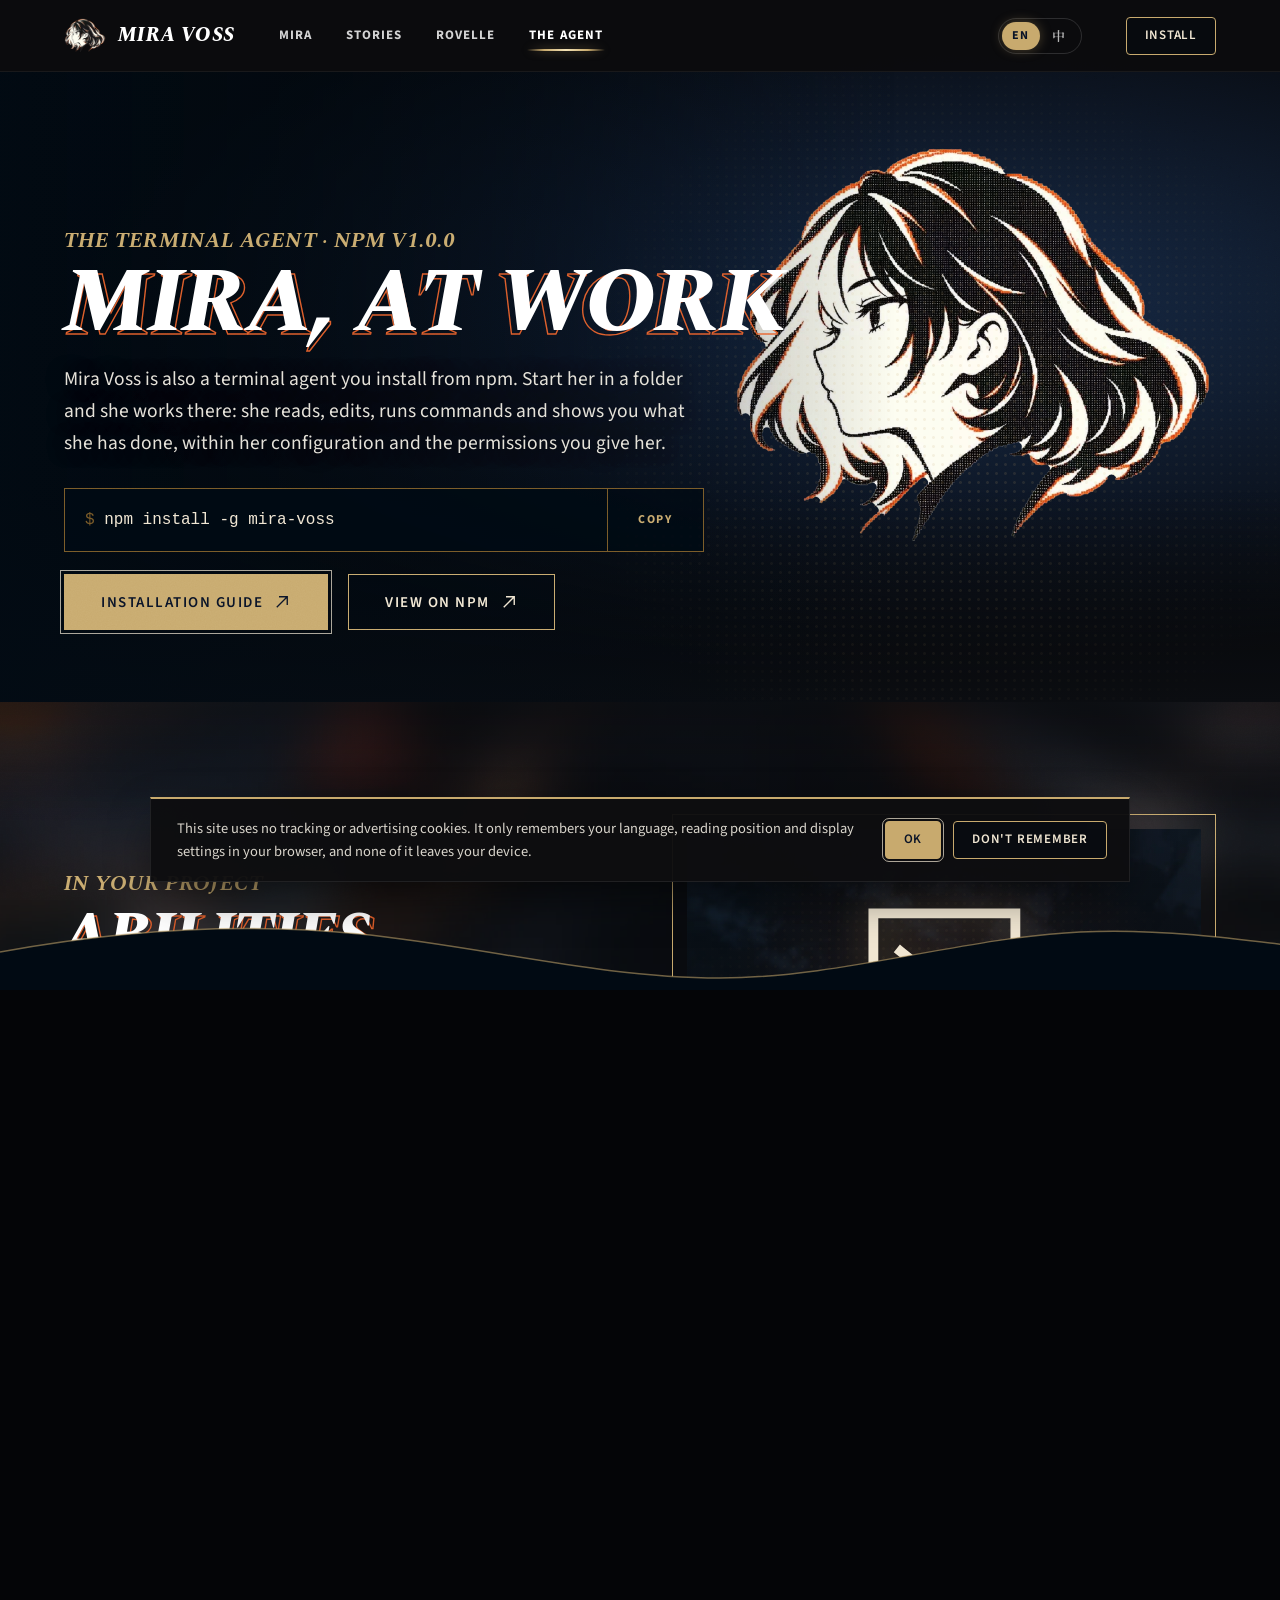
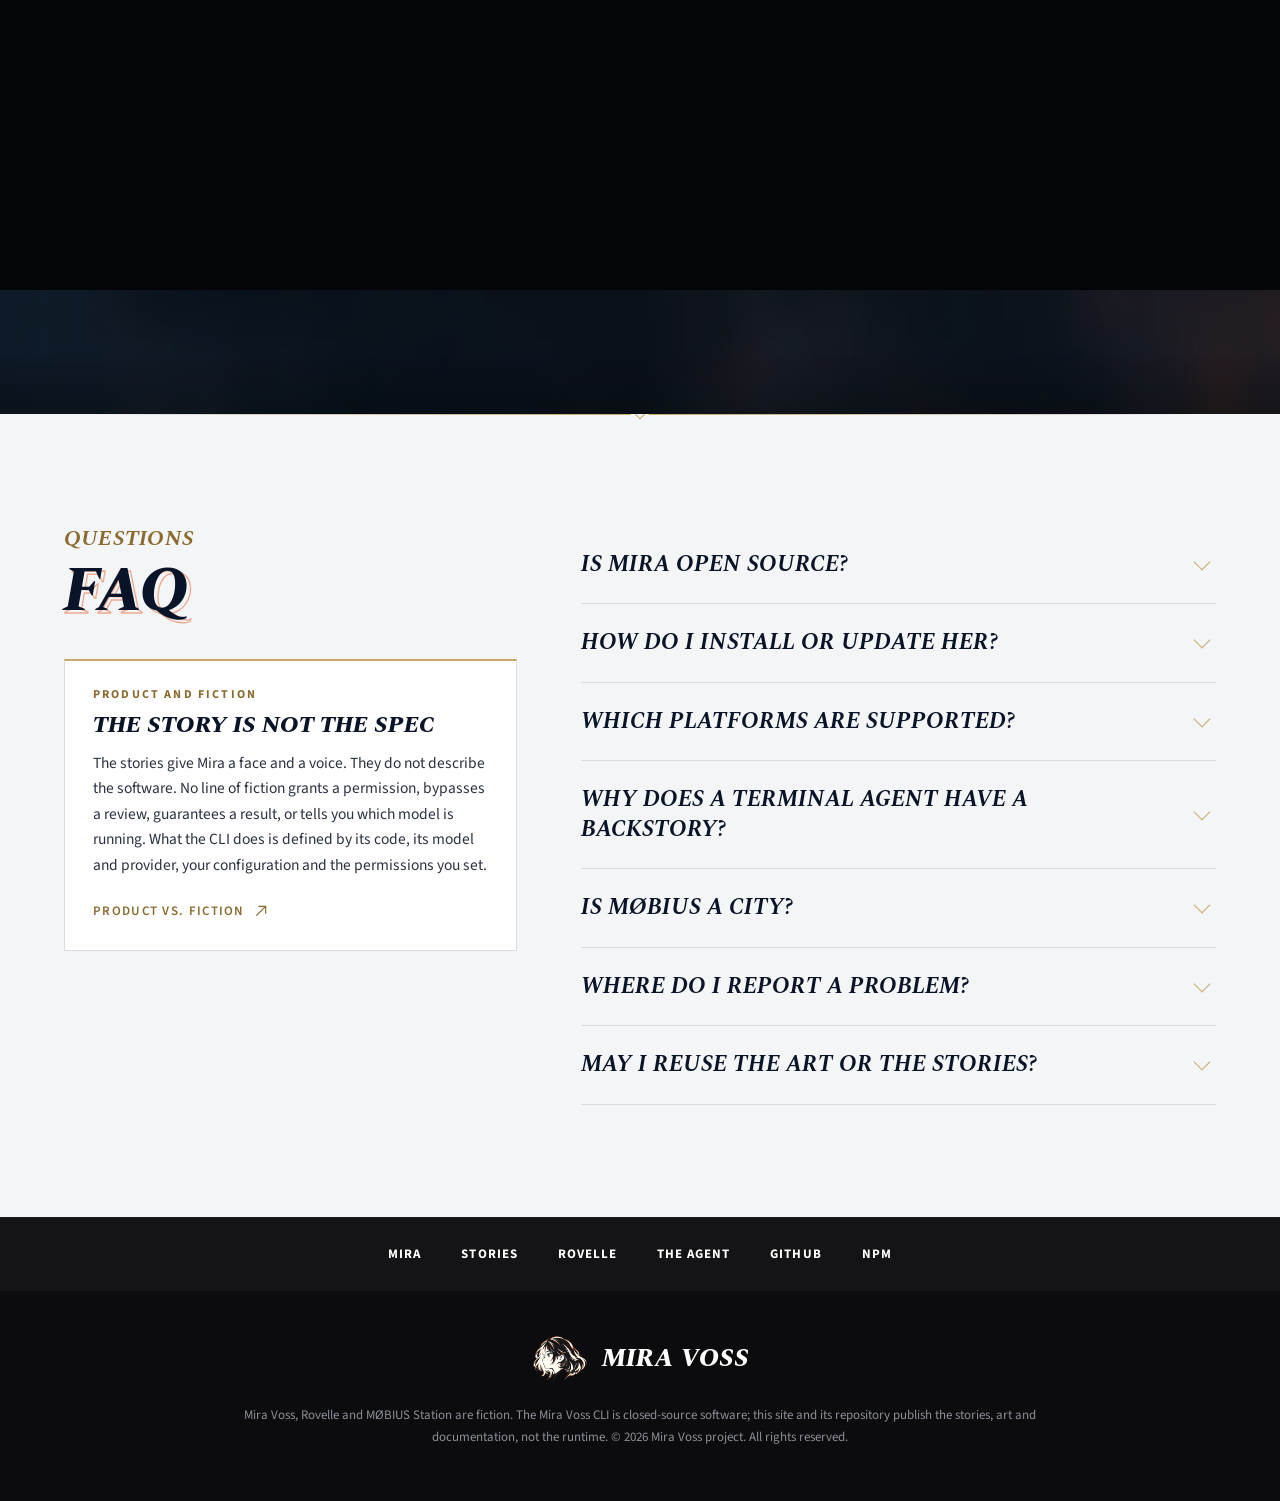
==== commit c8bae2b3: "Make the site bilingual, give each section its own motion, add a storage notice English and Chinese " ====
--- a/site/agent.html
+++ b/site/agent.html
@@ -4,8 +4,8 @@
   <meta charset="utf-8" />
   <meta name="viewport" content="width=device-width, initial-scale=1, viewport-fit=cover" />
   <meta name="theme-color" content="#010a13" />
-  <title>The Agent — Mira Voss</title>
-  <meta name="description" content="Mira Voss is a closed-source terminal agent distributed on npm. What she does in your project, how to install her, and how to start." />
+  <title data-zh="终端 Agent — Mira Voss">The Agent — Mira Voss</title>
+  <meta name="description" content="Mira Voss is a closed-source terminal agent distributed on npm. What she does in your project, how to install her, and how to start."  data-zh-content="Mira Voss 是通过 npm 分发的闭源终端 Agent。她在你的项目里做什么、如何安装、如何开始。"/>
   <link rel="canonical" href="https://mangiapanejohn-dev.github.io/mira-voss/agent.html" />
   <meta property="og:title" content="The Agent — Mira Voss" />
   <meta property="og:image" content="https://mangiapanejohn-dev.github.io/mira-voss/assets/mira-rovell-splash-v2.png" />
@@ -15,12 +15,12 @@
   <link href="https://fonts.googleapis.com/css2?family=Spectral:ital,wght@0,600;1,700;1,800&family=Source+Sans+3:wght@400;600;700&family=Noto+Serif+SC:wght@600;900&display=swap" rel="stylesheet" />
   <link rel="stylesheet" href="base.css" />
   <link rel="stylesheet" href="pages.css" />
-  <script>(function(d){d.classList.replace('no-js','js');try{if(sessionStorage.getItem('mira-tide')){d.classList.add('tide-in');sessionStorage.removeItem('mira-tide')}}catch(e){}})(document.documentElement)</script>
+  <script>(function(d){d.classList.replace('no-js','js');try{if(sessionStorage.getItem('mira-tide')){d.classList.add('tide-in');sessionStorage.removeItem('mira-tide')}var q=new URLSearchParams(location.search).get('lang'),g=localStorage.getItem('mira-lang'),l=q||(g&&JSON.parse(g))||((navigator.language||'').toLowerCase().indexOf('zh')===0?'zh':'en');d.dataset.lang=l==='zh'?'zh':'en';if(l==='zh'){d.lang='zh-Hans';d.classList.add('i18n-pending')}}catch(e){}})(document.documentElement)</script>
   <script src="data/library.js" defer></script>
   <script src="site.js" defer></script>
 </head>
-<body data-subbar="The Agent">
-  <a class="skip-link" href="#main">Skip to content</a>
+<body data-subbar="The Agent" data-zh-subbar="终端 Agent">
+  <a class="skip-link" href="#main" data-zh="跳到正文">Skip to content</a>
   <svg class="sprite" aria-hidden="true" focusable="false">
     <symbol id="i-arrow" viewBox="0 0 24 24"><path d="M4 12h15M13 6l6 6-6 6" fill="none" stroke="currentColor" stroke-width="1.8"/></symbol>
     <symbol id="i-out" viewBox="0 0 24 24"><path d="M8 5h11v11M19 5L5 19" fill="none" stroke="currentColor" stroke-width="1.8"/></symbol>
@@ -32,22 +32,26 @@
   </svg>
 
   <header class="topbar">
-    <a class="brand" href="index.html" aria-label="Mira Voss, home"><img src="assets/mira-logo-cutout.webp" alt="" width="42" height="35" /><span>Mira Voss</span></a>
-    <nav class="topnav" aria-label="Main">
+    <a class="brand" href="index.html" aria-label="Mira Voss, home" data-zh-aria="Mira Voss 首页"><img src="assets/mira-logo-cutout.webp" alt="" width="42" height="35" /><span>Mira Voss</span></a>
+    <nav class="topnav" aria-label="Main" data-zh-aria="主导航">
       <a href="mira.html">Mira</a>
-      <a href="stories.html">Stories</a>
-      <a href="world.html">Rovelle</a>
-      <a href="agent.html" aria-current="page">The Agent</a>
+      <a href="stories.html" data-zh="故事">Stories</a>
+      <a href="world.html" data-zh="罗维尔">Rovelle</a>
+      <a href="agent.html" aria-current="page" data-zh="Agent">The Agent</a>
     </nav>
-    <a class="btn btn-small" href="#install">Install</a>
-    <button class="menu-toggle" type="button" aria-expanded="false" aria-controls="menu" aria-label="Menu"><span></span><span></span></button>
+    <div class="lang-switch" role="group" aria-label="Language · 语言">
+      <button type="button" data-set-lang="en" aria-pressed="true" lang="en">EN</button>
+      <button type="button" data-set-lang="zh" aria-pressed="false" lang="zh-Hans">中</button>
+    </div>
+    <a class="btn btn-small" href="#install" data-zh="安装">Install</a>
+    <button class="menu-toggle" type="button" aria-expanded="false" aria-controls="menu" aria-label="Menu" data-zh-aria="菜单"><span></span><span></span></button>
   </header>
-  <nav class="menu" id="menu" aria-label="Main">
-    <a href="index.html"><small>Start</small>Home</a>
-    <a href="mira.html"><small>Her life</small>Mira</a>
-    <a href="stories.html"><small>Read</small>Stories</a>
-    <a href="world.html"><small>The world</small>Rovelle</a>
-    <a href="agent.html"><small>Install</small>The Agent</a>
+  <nav class="menu" id="menu" aria-label="Main" data-zh-aria="主导航">
+    <a href="index.html" data-zh="&lt;small&gt;开始&lt;/small&gt;首页"><small>Start</small>Home</a>
+    <a href="mira.html" data-zh="&lt;small&gt;人物&lt;/small&gt;Mira"><small>Her life</small>Mira</a>
+    <a href="stories.html" data-zh="&lt;small&gt;阅读&lt;/small&gt;故事"><small>Read</small>Stories</a>
+    <a href="world.html" data-zh="&lt;small&gt;世界&lt;/small&gt;罗维尔"><small>The world</small>Rovelle</a>
+    <a href="agent.html" data-zh="&lt;small&gt;安装&lt;/small&gt;终端 Agent"><small>Install</small>The Agent</a>
   </nav>
 
   <main id="main">
@@ -56,36 +60,36 @@
       <div class="masthead-shade" aria-hidden="true"></div>
       <div class="halftone-field" style="--size: 86vmin; right: -6vmin; top: 4%; --op: .14" aria-hidden="true"></div>
       <div class="masthead-body">
-        <p class="supertitle intro" style="--d: 0">The terminal agent · npm v1.0.0</p>
-        <h1 class="page-title champion-name misreg" id="page-title" data-text="Mira, at work" aria-label="Mira, at work"><span data-letters aria-hidden="true">Mira, at work</span></h1>
-        <p class="masthead-bio intro" style="--d: 3">Mira Voss is also a terminal agent you install from npm. Start her in a folder and she works there: she reads, edits, runs commands and shows you what she has done, within her configuration and the permissions you give her.</p>
+        <p class="supertitle intro" style="--d: 0" data-zh="终端 Agent · npm v1.0.0">The terminal agent · npm v1.0.0</p>
+        <h1 class="page-title champion-name misreg" id="page-title" data-text="Mira, at work" aria-label="Mira, at work" data-zh-aria="工作中的 Mira" data-zh-misreg="工作中的 Mira"><span data-letters aria-hidden="true" data-zh="工作中的 Mira">Mira, at work</span></h1>
+        <p class="masthead-bio intro" style="--d: 3" data-zh="Mira Voss 也是一个通过 npm 安装的终端 Agent。在某个文件夹里启动她，她就在那里工作：读文件、改文件、运行命令，并把做过的事交代给你——一切都在她的配置和你给的权限之内。">Mira Voss is also a terminal agent you install from npm. Start her in a folder and she works there: she reads, edits, runs commands and shows you what she has done, within her configuration and the permissions you give her.</p>
         <div class="install-command intro" style="--d: 4">
           <code id="npm-command">npm install -g mira-voss</code>
           <button class="copy-button" type="button" data-copy="#npm-command"><span data-copy-label>Copy</span></button>
         </div>
         <div class="btn-row intro" style="--d: 5">
-          <a class="btn btn-gold" href="https://github.com/mangiapanejohn-dev/mira-voss/blob/main/docs/install.md">Installation guide <svg aria-hidden="true"><use href="#i-out" /></svg></a>
-          <a class="btn" href="https://www.npmjs.com/package/mira-voss">View on npm <svg aria-hidden="true"><use href="#i-out" /></svg></a>
+          <a class="btn btn-gold" href="https://github.com/mangiapanejohn-dev/mira-voss/blob/main/docs/install.md" data-zh="安装指南 &lt;svg aria-hidden=&quot;true&quot;&gt;&lt;use href=&quot;#i-out&quot; /&gt;&lt;/svg&gt;">Installation guide <svg aria-hidden="true"><use href="#i-out" /></svg></a>
+          <a class="btn" href="https://www.npmjs.com/package/mira-voss" data-zh="在 npm 查看 &lt;svg aria-hidden=&quot;true&quot;&gt;&lt;use href=&quot;#i-out&quot; /&gt;&lt;/svg&gt;">View on npm <svg aria-hidden="true"><use href="#i-out" /></svg></a>
         </div>
       </div>
     </section>
 
-    <section class="blade" id="abilities" data-nav="Abilities" aria-labelledby="abilities-title">
+    <section class="blade" id="abilities" data-nav="Abilities" aria-labelledby="abilities-title" data-zh-nav="技能">
       <div class="atmos atmos-ember" aria-hidden="true"></div>
       <div class="blade-inner abilities" data-tabs data-abilities data-autoplay>
         <div class="abilities-main">
-          <p class="supertitle reveal">In your project</p>
-          <h2 class="blade-title misreg" id="abilities-title" data-text="Abilities">Abilities</h2>
-          <p class="lede reveal">Start her in a folder and these are the things she does there, within her configuration and the permissions you give her.</p>
-          <div class="ability-keys reveal" role="tablist" aria-label="Abilities">
-            <button class="ability-key" role="tab" id="key-p" aria-controls="ability-panel" aria-selected="true" data-key="p" data-glyph="#i-ask" data-slot="Passive" data-name="Asks before she changes things"><span class="key-icon"><svg aria-hidden="true"><use href="#i-ask" /></svg><span class="key-letter">P</span></span><span class="key-name">Asks first</span></button>
-            <button class="ability-key" role="tab" id="key-q" aria-controls="ability-panel" aria-selected="false" tabindex="-1" data-key="q" data-glyph="#i-read" data-slot="Q" data-name="Reads the project"><span class="key-icon"><svg aria-hidden="true"><use href="#i-read" /></svg><span class="key-letter">Q</span></span><span class="key-name">Reads</span></button>
-            <button class="ability-key" role="tab" id="key-w" aria-controls="ability-panel" aria-selected="false" tabindex="-1" data-key="w" data-glyph="#i-edit" data-slot="W" data-name="Edits files"><span class="key-icon"><svg aria-hidden="true"><use href="#i-edit" /></svg><span class="key-letter">W</span></span><span class="key-name">Edits</span></button>
-            <button class="ability-key" role="tab" id="key-e" aria-controls="ability-panel" aria-selected="false" tabindex="-1" data-key="e" data-glyph="#i-run" data-slot="E" data-name="Runs commands"><span class="key-icon"><svg aria-hidden="true"><use href="#i-run" /></svg><span class="key-letter">E</span></span><span class="key-name">Runs</span></button>
-            <button class="ability-key" role="tab" id="key-r" aria-controls="ability-panel" aria-selected="false" tabindex="-1" data-key="r" data-glyph="#i-report" data-slot="Ultimate" data-name="Shows her work"><span class="key-icon"><svg aria-hidden="true"><use href="#i-report" /></svg><span class="key-letter">R</span></span><span class="key-name">Shows her work</span></button>
+          <p class="supertitle reveal" data-zh="在你的项目里">In your project</p>
+          <h2 class="blade-title misreg" id="abilities-title" data-text="Abilities" data-zh="技能" data-zh-misreg="技能">Abilities</h2>
+          <p class="lede reveal" data-zh="在某个文件夹里启动她，这些就是她在那里做的事，都在她的配置和你给的权限之内。">Start her in a folder and these are the things she does there, within her configuration and the permissions you give her.</p>
+          <div class="ability-keys" data-cascade role="tablist" aria-label="Abilities" data-zh-aria="技能">
+            <button class="ability-key" role="tab" id="key-p" aria-controls="ability-panel" aria-selected="true" data-key="p" data-glyph="#i-ask" data-slot="Passive" data-name="Asks before she changes things" data-zh-name="改动之前先问你" data-zh-slot="被动"><span class="key-icon"><svg aria-hidden="true"><use href="#i-ask" /></svg><span class="key-letter">P</span></span><span class="key-name" data-zh="先问你">Asks first</span></button>
+            <button class="ability-key" role="tab" id="key-q" aria-controls="ability-panel" aria-selected="false" tabindex="-1" data-key="q" data-glyph="#i-read" data-slot="Q" data-name="Reads the project" data-zh-name="读取项目"><span class="key-icon"><svg aria-hidden="true"><use href="#i-read" /></svg><span class="key-letter">Q</span></span><span class="key-name" data-zh="读取">Reads</span></button>
+            <button class="ability-key" role="tab" id="key-w" aria-controls="ability-panel" aria-selected="false" tabindex="-1" data-key="w" data-glyph="#i-edit" data-slot="W" data-name="Edits files" data-zh-name="编辑文件"><span class="key-icon"><svg aria-hidden="true"><use href="#i-edit" /></svg><span class="key-letter">W</span></span><span class="key-name" data-zh="编辑">Edits</span></button>
+            <button class="ability-key" role="tab" id="key-e" aria-controls="ability-panel" aria-selected="false" tabindex="-1" data-key="e" data-glyph="#i-run" data-slot="E" data-name="Runs commands" data-zh-name="运行命令"><span class="key-icon"><svg aria-hidden="true"><use href="#i-run" /></svg><span class="key-letter">E</span></span><span class="key-name" data-zh="运行">Runs</span></button>
+            <button class="ability-key" role="tab" id="key-r" aria-controls="ability-panel" aria-selected="false" tabindex="-1" data-key="r" data-glyph="#i-report" data-slot="Ultimate" data-name="Shows her work" data-zh-name="交代她做了什么" data-zh-slot="终极技能"><span class="key-icon"><svg aria-hidden="true"><use href="#i-report" /></svg><span class="key-letter">R</span></span><span class="key-name" data-zh="交代所做">Shows her work</span></button>
           </div>
         </div>
-        <div class="ability-media reveal" id="ability-panel" role="tabpanel" aria-labelledby="key-p" data-ability-panel>
+        <div class="ability-media" data-reveal="from-right" id="ability-panel" role="tabpanel" aria-labelledby="key-p" data-ability-panel>
           <div class="ability-frame frame">
             <div class="frame-inner ability-plate">
               <div class="halftone-field" style="--size: 120%; left: -10%; top: -10%; --op: .16" aria-hidden="true"></div>
@@ -94,9 +98,9 @@
             </div>
           </div>
           <div class="ability-info">
-            <h3 data-name>Asks before she changes things</h3>
-            <span class="label" data-slot>Passive</span>
-            <p data-text>In the default mode, Mira asks for your approval before she makes changes to your project. You read each request and decide.</p>
+            <h3 data-name data-zh="改动之前先问你">Asks before she changes things</h3>
+            <span class="label" data-slot data-zh="被动">Passive</span>
+            <p data-text data-zh="在默认模式下，Mira 改动你的项目之前会先请你批准。每一条请求你都可以看过再决定。">In the default mode, Mira asks for your approval before she makes changes to your project. You read each request and decide.</p>
           </div>
         </div>
         <template data-for="p">In the default mode, Mira asks for your approval before she makes changes to your project. You read each request and decide.</template>
@@ -107,56 +111,64 @@
       </div>
     </section>
 
-    <section class="blade blade-dark" id="first-launch" data-nav="First launch" aria-labelledby="start-title">
+    <section class="blade blade-dark" id="first-launch" data-nav="First launch" aria-labelledby="start-title" data-zh-nav="首次启动">
       <div class="atmos atmos-lights" aria-hidden="true"></div>
       <div class="blade-inner">
         <div class="blade-head">
-          <p class="supertitle reveal">First launch</p>
-          <h2 class="blade-title misreg" id="start-title" data-text="Getting started">Getting started</h2>
+          <p class="supertitle reveal" data-zh="首次启动">First launch</p>
+          <h2 class="blade-title misreg" id="start-title" data-text="Getting started" data-zh="开始使用" data-zh-misreg="开始使用">Getting started</h2>
         </div>
-        <ol class="steps" data-stagger>
-          <li class="reveal"><h3>Install</h3><p>Use Node.js 22 or newer, then run <code>npm install -g mira-voss</code>.</p></li>
-          <li class="reveal"><h3>Start her</h3><p>Open a terminal in the folder you want to work in and run <code>mira</code>. <code>mobius</code> works too.</p></li>
-          <li class="reveal"><h3>Sign in</h3><p>Follow the prompts. The <a class="text-link" href="https://www.npmjs.com/package/mira-voss">npm page</a> lists the current account and API-key options.</p></li>
-          <li class="reveal"><h3>Start small</h3><p>Give her a bounded task first. In the default mode, read each permission request before you accept it.</p></li>
-          <li class="reveal"><h3>If something fails</h3><p>Run <code>mira doctor</code>. Remove private paths and keys before you report a problem.</p></li>
+        <ol class="steps" data-cascade>
+          <li><h3>Install</h3><p data-zh="使用 Node.js 22 或更高版本，然后运行 &lt;code&gt;npm install -g mira-voss&lt;/code&gt;。">Use Node.js 22 or newer, then run <code>npm install -g mira-voss</code>.</p></li>
+          <li><h3 data-zh="启动她">Start her</h3><p data-zh="在你想工作的文件夹里打开终端，运行 &lt;code&gt;mira&lt;/code&gt;。&lt;code&gt;mobius&lt;/code&gt; 也可以。">Open a terminal in the folder you want to work in and run <code>mira</code>. <code>mobius</code> works too.</p></li>
+          <li><h3 data-zh="登录">Sign in</h3><p data-zh="按提示操作。&lt;a class=&quot;text-link&quot; href=&quot;https://www.npmjs.com/package/mira-voss&quot;&gt;npm 页面&lt;/a&gt;列出了当前的账号与 API key 选项。">Follow the prompts. The <a class="text-link" href="https://www.npmjs.com/package/mira-voss">npm page</a> lists the current account and API-key options.</p></li>
+          <li><h3 data-zh="从小事开始">Start small</h3><p data-zh="先给她一个范围明确的任务。在默认模式下，每一条权限请求都看清楚再同意。">Give her a bounded task first. In the default mode, read each permission request before you accept it.</p></li>
+          <li><h3 data-zh="出了问题">If something fails</h3><p data-zh="运行 &lt;code&gt;mira doctor&lt;/code&gt;。报告问题之前，删掉私人路径和密钥。">Run <code>mira doctor</code>. Remove private paths and keys before you report a problem.</p></li>
         </ol>
       </div>
     </section>
 
-    <section class="blade blade-light" id="faq" data-nav="FAQ" aria-labelledby="faq-title">
+    <section class="blade blade-light" id="faq" data-nav="FAQ" aria-labelledby="faq-title" data-zh-nav="常见问题">
       <div class="blade-inner faq-grid">
         <div>
-          <p class="supertitle reveal">Questions</p>
-          <h2 class="blade-title misreg" id="faq-title" data-text="FAQ">FAQ</h2>
-          <aside class="spec-note reveal" aria-labelledby="fiction-title">
-            <span class="label">Product and fiction</span>
-            <h3 id="fiction-title">The story is not the spec</h3>
-            <p>The stories give Mira a face and a voice. They do not describe the software. No line of fiction grants a permission, bypasses a review, guarantees a result, or tells you which model is running. What the CLI does is defined by its code, its model and provider, your configuration and the permissions you set.</p>
-            <a class="text-link" href="https://github.com/mangiapanejohn-dev/mira-voss/blob/main/docs/product-vs-fiction.md">Product vs. fiction <svg aria-hidden="true"><use href="#i-out" /></svg></a>
+          <p class="supertitle reveal" data-zh="问题">Questions</p>
+          <h2 class="blade-title misreg" id="faq-title" data-text="FAQ" data-zh="常见问题" data-zh-misreg="常见问题">FAQ</h2>
+          <aside class="spec-note" data-reveal="flip" aria-labelledby="fiction-title">
+            <span class="label" data-zh="产品与虚构">Product and fiction</span>
+            <h3 id="fiction-title" data-zh="故事不是说明书">The story is not the spec</h3>
+            <p data-zh="故事给了 Mira 一张脸和一种声音，但它们不描述软件。任何一句虚构都不会授予权限、绕过审核、保证结果，也不会告诉你正在运行的是哪个模型。CLI 实际做什么，由它的代码、模型与服务商、你的配置以及你设定的权限决定。">The stories give Mira a face and a voice. They do not describe the software. No line of fiction grants a permission, bypasses a review, guarantees a result, or tells you which model is running. What the CLI does is defined by its code, its model and provider, your configuration and the permissions you set.</p>
+            <a class="text-link" href="https://github.com/mangiapanejohn-dev/mira-voss/blob/main/docs/product-vs-fiction.md" data-zh="产品与虚构 &lt;svg aria-hidden=&quot;true&quot;&gt;&lt;use href=&quot;#i-out&quot; /&gt;&lt;/svg&gt;">Product vs. fiction <svg aria-hidden="true"><use href="#i-out" /></svg></a>
           </aside>
         </div>
-        <div class="faq reveal">
-          <details><summary>Is Mira open source?</summary><div class="answer"><p>No. The CLI runtime is proprietary. The public GitHub repository hosts documentation, the stories, her visual identity and this website, not the CLI's implementation.</p></div></details>
-          <details><summary>How do I install or update her?</summary><div class="answer"><p><code>npm install -g mira-voss</code> installs her, and <code>npm install -g mira-voss@latest</code> updates. If <code>mira</code> is not found afterwards, check that npm's global directory is on your <code>PATH</code>. See the <a href="https://github.com/mangiapanejohn-dev/mira-voss/blob/main/docs/install.md">installation guide</a>.</p></div></details>
-          <details><summary>Which platforms are supported?</summary><div class="answer"><p>The optional prebuilt kernel used for ChatGPT plan sign-in ships for macOS on Apple silicon in this release. The <a href="https://www.npmjs.com/package/mira-voss">npm package page</a> describes the other sign-in options and current platform details.</p></div></details>
-          <details><summary>Why does a terminal agent have a backstory?</summary><div class="answer"><p>The character gives the product its visual and narrative identity. She is not a claim about the software's consciousness, autonomy, capabilities or security.</p></div></details>
-          <details><summary>Is MØBIUS a city?</summary><div class="answer"><p>No. Rovelle is Mira's hometown. MØBIUS is the research station in the north where she works after the first book. Earlier drafts that used MØBIUS as a city are not canon.</p></div></details>
-          <details><summary>Where do I report a problem?</summary><div class="answer"><p>Use the <a href="https://github.com/mangiapanejohn-dev/mira-voss/issues/new/choose">issue templates</a> on GitHub. Include your OS, Node.js and Mira versions, and redact credentials and private paths. Security issues go through <a href="https://github.com/mangiapanejohn-dev/mira-voss/security/advisories/new">private vulnerability reporting</a>.</p></div></details>
-          <details><summary>May I reuse the art or the stories?</summary><div class="answer"><p>Not automatically. Public visibility does not grant permission to republish or commercially reuse them. See the <a href="https://github.com/mangiapanejohn-dev/mira-voss/blob/main/NOTICE.md">notice</a>.</p></div></details>
+        <div class="faq" data-cascade>
+          <details><summary data-zh="Mira 开源吗？">Is Mira open source?</summary><div class="answer"><p data-zh="不开源。CLI 运行时是专有软件。公开的 GitHub 仓库存放文档、故事、视觉设定和这个网站，不包含 CLI 的实现。">No. The CLI runtime is proprietary. The public GitHub repository hosts documentation, the stories, her visual identity and this website, not the CLI's implementation.</p></div></details>
+          <details><summary data-zh="如何安装或更新？">How do I install or update her?</summary><div class="answer"><p data-zh="&lt;code&gt;npm install -g mira-voss&lt;/code&gt; 安装，&lt;code&gt;npm install -g mira-voss@latest&lt;/code&gt; 更新。如果之后找不到 &lt;code&gt;mira&lt;/code&gt;，请检查 npm 的全局目录是否在你的 &lt;code&gt;PATH&lt;/code&gt; 里。详见&lt;a href=&quot;https://github.com/mangiapanejohn-dev/mira-voss/blob/main/docs/install.md&quot;&gt;安装指南&lt;/a&gt;。"><code>npm install -g mira-voss</code> installs her, and <code>npm install -g mira-voss@latest</code> updates. If <code>mira</code> is not found afterwards, check that npm's global directory is on your <code>PATH</code>. See the <a href="https://github.com/mangiapanejohn-dev/mira-voss/blob/main/docs/install.md">installation guide</a>.</p></div></details>
+          <details><summary data-zh="支持哪些平台？">Which platforms are supported?</summary><div class="answer"><p data-zh="用于 ChatGPT 套餐登录的可选预编译内核，在本版本中只提供 Apple 芯片的 macOS 版。其他登录方式和当前平台说明见 &lt;a href=&quot;https://www.npmjs.com/package/mira-voss&quot;&gt;npm 包页面&lt;/a&gt;。">The optional prebuilt kernel used for ChatGPT plan sign-in ships for macOS on Apple silicon in this release. The <a href="https://www.npmjs.com/package/mira-voss">npm package page</a> describes the other sign-in options and current platform details.</p></div></details>
+          <details><summary data-zh="一个终端 Agent 为什么要有背景故事？">Why does a terminal agent have a backstory?</summary><div class="answer"><p data-zh="这个人物给了产品视觉与叙事上的身份。她不代表软件具有意识、自主性、某种能力或安全性。">The character gives the product its visual and narrative identity. She is not a claim about the software's consciousness, autonomy, capabilities or security.</p></div></details>
+          <details><summary data-zh="MØBIUS 是一座城市吗？">Is MØBIUS a city?</summary><div class="answer"><p data-zh="不是。罗维尔是 Mira 的故乡。MØBIUS 是她在第一部之后工作的北方研究站。把 MØBIUS 写成城市的早期草稿不属于正史。">No. Rovelle is Mira's hometown. MØBIUS is the research station in the north where she works after the first book. Earlier drafts that used MØBIUS as a city are not canon.</p></div></details>
+          <details><summary data-zh="在哪里报告问题？">Where do I report a problem?</summary><div class="answer"><p data-zh="在 GitHub 上使用&lt;a href=&quot;https://github.com/mangiapanejohn-dev/mira-voss/issues/new/choose&quot;&gt;问题模板&lt;/a&gt;。请写明操作系统、Node.js 和 Mira 的版本，并隐去凭据和私人路径。安全问题请走&lt;a href=&quot;https://github.com/mangiapanejohn-dev/mira-voss/security/advisories/new&quot;&gt;私密漏洞报告&lt;/a&gt;。">Use the <a href="https://github.com/mangiapanejohn-dev/mira-voss/issues/new/choose">issue templates</a> on GitHub. Include your OS, Node.js and Mira versions, and redact credentials and private paths. Security issues go through <a href="https://github.com/mangiapanejohn-dev/mira-voss/security/advisories/new">private vulnerability reporting</a>.</p></div></details>
+          <details><summary data-zh="可以转载原画或故事吗？">May I reuse the art or the stories?</summary><div class="answer"><p data-zh="不能直接转载。公开可见不等于允许再发布或商用。见&lt;a href=&quot;https://github.com/mangiapanejohn-dev/mira-voss/blob/main/NOTICE.md&quot;&gt;权利声明&lt;/a&gt;。">Not automatically. Public visibility does not grant permission to republish or commercially reuse them. See the <a href="https://github.com/mangiapanejohn-dev/mira-voss/blob/main/NOTICE.md">notice</a>.</p></div></details>
         </div>
       </div>
     </section>
   </main>
 
   <footer class="site-footer">
-    <nav class="footer-nav" aria-label="Footer">
-      <a href="mira.html">Mira</a><a href="stories.html">Stories</a><a href="world.html">Rovelle</a><a href="agent.html">The Agent</a><a href="https://github.com/mangiapanejohn-dev/mira-voss">GitHub</a><a href="https://www.npmjs.com/package/mira-voss">npm</a>
+    <nav class="footer-nav" aria-label="Footer" data-zh-aria="页脚">
+      <a href="mira.html">Mira</a><a href="stories.html" data-zh="故事">Stories</a><a href="world.html" data-zh="罗维尔">Rovelle</a><a href="agent.html" data-zh="Agent">The Agent</a><a href="https://github.com/mangiapanejohn-dev/mira-voss">GitHub</a><a href="https://www.npmjs.com/package/mira-voss">npm</a>
     </nav>
     <div class="footer-inner">
       <a class="footer-brand" href="index.html"><img src="assets/mira-logo-cutout.webp" alt="" width="56" height="47" loading="lazy" /><span>Mira Voss</span></a>
-      <p class="footer-legal">Mira Voss, Rovelle and MØBIUS Station are fiction. The Mira Voss CLI is closed-source software; this site and its repository publish the stories, art and documentation, not the runtime. © 2026 Mira Voss project. All rights reserved.</p>
+      <p class="footer-legal" data-zh="Mira Voss、罗维尔与 MØBIUS 研究站均为虚构。Mira Voss CLI 是闭源软件；本站及其仓库公开的是故事、美术与文档，不包含运行时代码。© 2026 Mira Voss project 保留所有权利。">Mira Voss, Rovelle and MØBIUS Station are fiction. The Mira Voss CLI is closed-source software; this site and its repository publish the stories, art and documentation, not the runtime. © 2026 Mira Voss project. All rights reserved.</p>
     </div>
   </footer>
+
+  <div class="consent" role="region" aria-label="Privacy" data-zh-aria="隐私" data-consent hidden>
+    <p data-zh="本站不使用任何追踪或广告 Cookie。它只在你的浏览器里记住语言、阅读进度和显示设置，这些信息不会离开你的设备。">This site uses no tracking or advertising cookies. It only remembers your language, reading position and display settings in your browser, and none of it leaves your device.</p>
+    <div class="consent-actions">
+      <button class="btn btn-small btn-gold" type="button" data-consent-ok data-zh="好的">OK</button>
+      <button class="btn btn-small" type="button" data-consent-forget data-zh="不要记住">Don't remember</button>
+    </div>
+  </div>
 </body>
 </html>
--- a/site/base.css
+++ b/site/base.css
@@ -19,7 +19,7 @@
   --text: #dcd8cf;
   --muted: #a09b8c;
   --display: 'Spectral', 'Iowan Old Style', Georgia, serif;
-  --sans: 'Source Sans 3', 'Helvetica Neue', Arial, sans-serif;
+  --sans: 'Source Sans 3', 'PingFang SC', 'Hiragino Sans GB', 'Noto Sans SC', 'Microsoft YaHei', 'Helvetica Neue', Arial, sans-serif;
   --serif-zh: 'Noto Serif SC', 'Songti SC', 'STSong', serif;
   --ease-out: cubic-bezier(.16, 1, .3, 1);
   --ease-io: cubic-bezier(.7, 0, .3, 1);
@@ -41,7 +41,8 @@
 :focus-visible { outline: 2px solid var(--gold); outline-offset: 4px; }
 ::selection { background: var(--gold-deep); color: #fff; }
 [hidden] { display: none !important; }
-:lang(zh-Hans) { font-family: var(--serif-zh); }
+/* Only text marked as Chinese takes the song face; the page's own language does not cascade it */
+[lang='zh-Hans']:not(html):not(button) { font-family: var(--serif-zh); }
 .sprite { position: absolute; width: 0; height: 0; overflow: hidden; }
 .visually-hidden { position: absolute; width: 1px; height: 1px; overflow: hidden; clip-path: inset(50%); white-space: nowrap; }
 .skip-link { position: fixed; z-index: 300; top: -80px; left: 16px; padding: 12px 18px; background: var(--gold); color: var(--abyss); font-weight: 700; }
@@ -87,11 +88,13 @@
 .brand img { width: 42px; height: auto; transition: transform .7s var(--ease-out); }
 .brand:hover img { transform: rotate(-8deg) scale(1.08); }
 .topnav { display: flex; gap: 34px; margin-right: auto; }
-.topnav a { position: relative; padding: 10px 0; color: #fff; font: 700 13px/1 var(--sans); letter-spacing: .08em; text-transform: uppercase; opacity: .82; transition: opacity .25s ease-in-out, color .25s ease-in-out; }
-.topnav a::after { content: ''; position: absolute; left: 0; right: 0; bottom: -20px; height: 2px; background: var(--gold); transform: scaleX(0); transition: transform .3s ease-in-out; }
-.topnav a:hover { opacity: 1; color: #d3bb8b; }
+.topnav a { position: relative; padding: 10px 0; color: #fff; font: 700 13px/1 var(--sans); letter-spacing: .08em; text-transform: uppercase; opacity: .82; transition: opacity .35s ease, color .35s ease; }
+/* The underline draws in from the left and fades up on hover, then leaves to the right */
+.topnav a::after { content: ''; position: absolute; left: -2px; right: -2px; bottom: 1px; height: 2px; background: linear-gradient(90deg, rgba(200, 170, 110, 0), var(--gold) 22%, #f3e3b6 50%, var(--gold) 78%, rgba(200, 170, 110, 0)); filter: drop-shadow(0 0 4px rgba(214, 180, 112, .55)); opacity: 0; transform: scaleX(0); transform-origin: right center; transition: transform .55s cubic-bezier(.22, 1, .36, 1), opacity .4s ease; pointer-events: none; }
+.topnav a:hover, .topnav a:focus-visible { opacity: 1; color: #f0e6d2; }
+.topnav a:hover::after, .topnav a:focus-visible::after { opacity: 1; transform: scaleX(1); transform-origin: left center; }
 .topnav a[aria-current='page'] { opacity: 1; color: #fff; }
-.topnav a[aria-current='page']::after { transform: scaleX(1); }
+.topnav a[aria-current='page']::after { opacity: 1; transform: scaleX(1); }
 .menu-toggle { display: none; width: 44px; height: 44px; margin-right: -10px; position: relative; }
 .menu-toggle span { position: absolute; left: 11px; right: 11px; height: 1.5px; background: var(--gold-pale); transition: transform .5s var(--ease-out), top .5s var(--ease-out); }
 .menu-toggle span:first-child { top: 17px; }
@@ -107,25 +110,40 @@
 .menu-open .menu a { opacity: 1; transform: none; transition-delay: calc(.18s + var(--i) * .06s); }
 .menu-open { overflow: hidden; }
 
-/* ---------- Buttons: the League CTA ----------
-   Primary: flat gold, navy text, a 1px ornamental frame 3px outside. Secondary: a gold outline.
-   Colour changes are quick (.25s / .3s ease-in-out), as on leagueoflegends.com. */
-.btn { position: relative; display: inline-flex; align-items: center; justify-content: center; gap: 10px; min-height: 56px; padding: 0 36px; color: var(--gold-pale); font: 600 15px/1 var(--sans); letter-spacing: .1em; text-transform: uppercase; white-space: nowrap; background: rgba(1, 10, 19, .35); border: 1px solid var(--gold); transition: color .25s ease-in-out, background-color .3s ease-in-out, border-color .3s ease-in-out; }
-.btn:hover { color: #0a1428; background-color: var(--gold); }
-.btn svg { width: 18px; height: 18px; flex: none; transition: transform .3s ease-in-out; }
-.btn:hover svg { transform: translateX(3px); }
-.btn-gold { color: #0a1428; background-color: var(--gold); border-color: var(--gold); outline: 1px solid rgba(240, 230, 210, .75); outline-offset: 3px; transition: color .25s ease-in-out, background-color .3s ease-in-out, outline-color .3s ease-in-out; }
-.btn-gold:hover { color: #0a1428; background-color: #d3bb8b; border-color: #d3bb8b; outline-color: #fff; }
-.btn:focus-visible { outline: 2px solid #fff; outline-offset: 5px; }
+/* ---------- Buttons: the League CTA, with Mira's tide ----------
+   Primary: flat gold, navy text, a 1px ornamental frame 3px outside. On hover the frame
+   breathes outward, a soft light follows the pointer and the arrow passes through.
+   Secondary: a gold outline that fills from below like a rising tide, with a curved
+   waterline, and drains when the pointer leaves. */
+.btn { --rise: cubic-bezier(.22, 1, .36, 1); position: relative; isolation: isolate; overflow: hidden; display: inline-flex; align-items: center; justify-content: center; gap: 10px; min-height: 56px; padding: 0 36px; color: var(--gold-pale); font: 600 15px/1 var(--sans); letter-spacing: .1em; text-transform: uppercase; white-space: nowrap; background: rgba(1, 10, 19, .35); border: 1px solid var(--gold); transition: color .4s ease .05s, border-color .4s ease, transform .2s ease; -webkit-tap-highlight-color: transparent; }
+.btn::before { content: ''; position: absolute; z-index: -1; left: -12%; right: -12%; bottom: 0; height: 150%; background: var(--gold); border-radius: 50% 50% 0 0 / 18% 18% 0 0; transform: translateY(101%); transition: transform .65s var(--rise); }
+.btn:hover::before, .btn:focus-visible::before { transform: translateY(0); }
+.btn:hover, .btn:focus-visible { color: #0a1428; }
+.btn:active { transform: translateY(1px) scale(.985); }
+.btn svg { width: 18px; height: 18px; flex: none; }
+.btn:hover svg, .btn:focus-visible svg { animation: arrow-pass .55s var(--rise); }
+@keyframes arrow-pass { 0% { transform: none; opacity: 1; } 42% { transform: translateX(14px); opacity: 0; } 43% { transform: translateX(-14px); opacity: 0; } 100% { transform: none; opacity: 1; } }
+
+.btn-gold { color: #0a1428; background-color: var(--gold); border-color: var(--gold); outline: 1px solid rgba(240, 230, 210, .7); outline-offset: 3px; transition: color .3s ease, background-color .45s ease, border-color .45s ease, outline-color .45s ease, outline-offset .55s var(--rise), box-shadow .55s ease, transform .2s ease; }
+.btn-gold::before { inset: 0; height: auto; border-radius: 0; transform: none; opacity: 0; background: radial-gradient(180px circle at var(--mx, 50%) var(--my, 50%), rgba(255, 250, 236, .6), rgba(255, 250, 236, 0) 70%); transition: opacity .45s ease; }
+.btn-gold:hover, .btn-gold:focus-visible { color: #0a1428; background-color: #d9c18f; border-color: #d9c18f; outline-color: #fff; outline-offset: 6px; box-shadow: 0 10px 28px -12px rgba(214, 180, 112, .65); }
+.btn-gold:hover::before, .btn-gold:focus-visible::before { opacity: 1; transform: none; }
+.btn:focus-visible { outline: 2px solid #fff; outline-offset: 6px; }
 .btn-small { min-height: 38px; padding: 0 18px; font-size: 13px; letter-spacing: .06em; border-radius: 4px; }
-.btn-row { display: flex; flex-wrap: wrap; gap: 18px; }
+.btn-row { display: flex; flex-wrap: wrap; gap: 20px; }
 .blade-light .btn { color: #0a1428; background: transparent; }
-.blade-light .btn:hover { background: #0a1428; color: #fff; border-color: #0a1428; }
-.blade-light .btn-gold { background: var(--gold); outline-color: rgba(10, 20, 40, .35); }
-.text-link { display: inline-flex; align-items: center; gap: 8px; color: var(--gold); font: 600 13px/1 var(--sans); letter-spacing: .1em; text-transform: uppercase; transition: color .25s ease-in-out; }
-.text-link svg { width: 16px; height: 16px; transition: transform .3s ease-in-out; }
-.text-link:hover svg { transform: translateX(3px); }
-.text-link:hover { color: #d3bb8b; }
+.blade-light .btn::before { background: #0a1428; }
+.blade-light .btn:hover, .blade-light .btn:focus-visible { color: #fff; }
+.blade-light .btn-gold { background-color: var(--gold); outline-color: rgba(10, 20, 40, .35); }
+.blade-light .btn-gold:hover { color: #0a1428; outline-color: #0a1428; }
+
+/* Text links: the nav's underline, drawn in from the left */
+.text-link { position: relative; display: inline-flex; align-items: center; gap: 8px; padding-bottom: 4px; color: var(--gold); font: 600 13px/1 var(--sans); letter-spacing: .1em; text-transform: uppercase; transition: color .35s ease; }
+.text-link::after { content: ''; position: absolute; left: 0; right: 0; bottom: 0; height: 1px; background: linear-gradient(90deg, currentColor 70%, rgba(200, 170, 110, 0)); transform: scaleX(0); transform-origin: right center; transition: transform .5s cubic-bezier(.22, 1, .36, 1); }
+.text-link:hover::after, .text-link:focus-visible::after { transform: scaleX(1); transform-origin: left center; }
+.text-link svg { width: 16px; height: 16px; transition: transform .45s cubic-bezier(.22, 1, .36, 1); }
+.text-link:hover svg, .text-link:focus-visible svg { transform: translateX(4px); }
+.text-link:hover { color: #e9d7a8; }
 
 /* Inline meta separated by 4px gold diamonds, the champion page's separator */
 .diamonds { display: flex; flex-wrap: wrap; align-items: center; gap: 6px 14px; margin: 0; padding: 0; list-style: none; }
@@ -218,6 +236,74 @@
 .js .reveal { opacity: 0; transform: translateY(30px); transition: opacity 1s var(--ease-out) var(--rd, 0s), transform 1.2s var(--ease-out) var(--rd, 0s); }
 .js .reveal.is-in { opacity: 1; transform: none; }
 
+/* ---------- Language ---------- */
+html.i18n-pending body { visibility: hidden; animation: i18n-fallback 0s 1.2s forwards; }
+@keyframes i18n-fallback { to { visibility: visible; } }
+.lang-switch { position: relative; display: flex; flex: none; padding: 3px; border: 1px solid rgba(255, 255, 255, .14); border-radius: 999px; }
+.lang-switch::before { content: ''; position: absolute; top: 3px; bottom: 3px; left: 3px; width: calc(50% - 3px); border-radius: 999px; background: var(--gold); box-shadow: 0 0 12px rgba(200, 170, 110, .35); transition: transform .5s cubic-bezier(.22, 1, .36, 1); }
+html[data-lang='zh'] .lang-switch::before { transform: translateX(100%); }
+.lang-switch button { position: relative; z-index: 1; width: 38px; height: 28px; color: rgba(255, 255, 255, .7); font: 700 12px/1 var(--sans); letter-spacing: .06em; transition: color .35s ease; }
+.lang-switch button[lang='zh-Hans'] { font: 600 13px/1 var(--serif-zh); }
+.lang-switch button[aria-pressed='true'] { color: #0a1428; }
+.lang-switch button:hover:not([aria-pressed='true']) { color: #fff; }
+main, .site-footer, .topnav, .topbar .btn-small, .subbar-crumb, .consent { transition: opacity .23s ease, filter .23s ease; }
+html.lang-out main, html.lang-out .site-footer, html.lang-out .topnav, html.lang-out .topbar .btn-small, html.lang-out .subbar-crumb, html.lang-out .consent { opacity: 0; filter: blur(6px); }
+html.lang-in main, html.lang-in .site-footer, html.lang-in .topnav, html.lang-in .topbar .btn-small, html.lang-in .subbar-crumb, html.lang-in .consent { transition: opacity .6s ease, filter .6s ease; }
+
+/* Chinese: display type in a heavy song face, upright, with Chinese spacing */
+html[data-lang='zh'] .blade-title, html[data-lang='zh'] .page-title:not([data-latin]), html[data-lang='zh'] .skins-title, html[data-lang='zh'] .explore-title, html[data-lang='zh'] .work-title { font-family: var(--serif-zh); font-style: normal; font-weight: 900; letter-spacing: .04em; line-height: 1.22; text-transform: none; }
+html[data-lang='zh'] .blade-title { font-size: clamp(34px, 2.4vw + 18px, 62px); }
+html[data-lang='zh'] .supertitle { font: 600 clamp(15px, .4vw + 13px, 19px)/1.5 var(--serif-zh); letter-spacing: .22em; text-transform: none; }
+html[data-lang='zh'] .u-title { font-family: var(--serif-zh); font-weight: 900; letter-spacing: .3em; padding-left: .3em; }
+html[data-lang='zh'] .u-sub, html[data-lang='zh'] .u-head > span, html[data-lang='zh'] .label, html[data-lang='zh'] .meta-title, html[data-lang='zh'] .meta-value, html[data-lang='zh'] .key-name, html[data-lang='zh'] .thumb-name { letter-spacing: .16em; }
+html[data-lang='zh'] .btn, html[data-lang='zh'] .text-link, html[data-lang='zh'] .topnav a, html[data-lang='zh'] .footer-nav a { letter-spacing: .14em; }
+html[data-lang='zh'] .ability-info h3, html[data-lang='zh'] .bell-panel h3, html[data-lang='zh'] .place-detail h3, html[data-lang='zh'] .art-caption h3, html[data-lang='zh'] .canon-col h3, html[data-lang='zh'] .spec-note h3, html[data-lang='zh'] .faq summary, html[data-lang='zh'] .reading-order h3, html[data-lang='zh'] .menu a { font-family: var(--serif-zh); font-style: normal; font-weight: 900; letter-spacing: .06em; text-transform: none; }
+html[data-lang='zh'] .lede, html[data-lang='zh'] p { line-break: strict; }
+/* In Chinese the line is already the original; its English rendering steps aside */
+html[data-lang='zh'] .person-en, html[data-lang='zh'] .pull-quote footer, html[data-lang='zh'] .bio-aside blockquote footer, html[data-lang='zh'] .quote-en { display: none; }
+
+/* ---------- Cookie and storage notice, as the League's banner ---------- */
+.consent { position: fixed; z-index: 70; left: 50%; bottom: 18px; display: flex; align-items: center; gap: 28px; width: min(980px, calc(100% - 32px)); padding: 18px 22px 18px 26px; background: rgba(14, 14, 16, .97); border: 1px solid rgba(255, 255, 255, .08); border-top: 2px solid var(--gold); box-shadow: 0 18px 50px -12px rgba(0, 0, 0, .7); transform: translate(-50%, calc(100% + 40px)); transition: transform .7s cubic-bezier(.22, 1, .36, 1), opacity .3s ease; }
+.consent.is-shown { transform: translate(-50%, 0); }
+.consent p { margin: 0; color: #d9d5cc; font-size: 14.5px; line-height: 1.6; }
+.consent-actions { display: flex; flex: none; gap: 12px; }
+.consent .btn-gold { outline-offset: 2px; }
+.consent .btn-gold:hover { outline-offset: 4px; }
+
+/* ---------- Reveals: each section chooses its own ---------- */
+/* mask: a heading rises out of a hidden baseline */
+.js [data-reveal='mask'] { clip-path: inset(-20% -6% 100% -6%); transform: translateY(26px); transition: clip-path 1s cubic-bezier(.22, 1, .36, 1) var(--rd, 0s), transform 1s cubic-bezier(.22, 1, .36, 1) var(--rd, 0s); }
+.js [data-reveal='mask'].is-in { clip-path: inset(-20% -6% -30% -6%); transform: none; }
+/* wipe: a paragraph is uncovered left to right, like a line being read */
+.js [data-reveal='wipe'] { clip-path: inset(0 100% 0 0); opacity: .2; transition: clip-path 1.3s cubic-bezier(.65, 0, .35, 1) var(--rd, 0s), opacity 1.3s ease var(--rd, 0s); }
+.js [data-reveal='wipe'].is-in { clip-path: inset(0 0 0 0); opacity: 1; }
+/* unfold: art opens from its middle like a chart being unrolled */
+.js [data-reveal='unfold'] { clip-path: inset(48% 0 48% 0); transform: scale(1.04); transition: clip-path 1.25s cubic-bezier(.77, 0, .18, 1) var(--rd, 0s), transform 1.6s cubic-bezier(.22, 1, .36, 1) var(--rd, 0s); }
+.js [data-reveal='unfold'].is-in { clip-path: inset(0 0 0 0); transform: none; }
+/* flip: cards tip up from the table */
+.js [data-reveal='flip'] { opacity: 0; transform: perspective(900px) rotateX(16deg) translateY(36px); transform-origin: 50% 100%; transition: opacity .9s ease var(--rd, 0s), transform 1.1s cubic-bezier(.22, 1, .36, 1) var(--rd, 0s); }
+.js [data-reveal='flip'].is-in { opacity: 1; transform: var(--tilt-t, none); }
+/* focus: something comes into focus, sharpening from a blur */
+.js [data-reveal='focus'] { opacity: 0; filter: blur(14px); transform: scale(.96); transition: opacity 1s ease var(--rd, 0s), filter 1.1s ease var(--rd, 0s), transform 1.3s cubic-bezier(.22, 1, .36, 1) var(--rd, 0s); }
+.js [data-reveal='focus'].is-in { opacity: 1; filter: none; transform: var(--tilt-t, none); }
+/* from the side */
+.js [data-reveal='from-left'], .js [data-reveal='from-right'] { opacity: 0; transition: opacity .9s ease var(--rd, 0s), transform 1.1s cubic-bezier(.22, 1, .36, 1) var(--rd, 0s); }
+.js [data-reveal='from-left'] { transform: translateX(-48px); }
+.js [data-reveal='from-right'] { transform: translateX(48px); }
+.js [data-reveal='from-left'].is-in, .js [data-reveal='from-right'].is-in { opacity: 1; transform: none; }
+/* cascade: the rows of a list slide in one after another */
+.js [data-cascade] > * { opacity: 0; transform: translateX(-22px); transition: opacity .6s ease calc(var(--ci, 0) * 60ms + .1s), transform .8s cubic-bezier(.22, 1, .36, 1) calc(var(--ci, 0) * 60ms + .1s); }
+.js [data-cascade].is-in > * { opacity: 1; transform: none; }
+/* ink: characters arrive as if written */
+.js [data-ink] .ink { display: inline-block; opacity: 0; filter: blur(8px); transform: translateY(.18em); transition: opacity .7s ease, filter .8s ease, transform .9s cubic-bezier(.22, 1, .36, 1); transition-delay: calc(var(--i) * 55ms + .1s); }
+.js [data-ink].is-in .ink { opacity: 1; filter: none; transform: none; }
+
+/* ---------- Cards that lean toward the pointer, lit where it rests ---------- */
+[data-tilt] { --tilt-t: perspective(1000px) rotateX(var(--rx, 0deg)) rotateY(var(--ry, 0deg)); transform: var(--tilt-t); will-change: transform; }
+[data-tilt].is-settled { transition: transform .5s cubic-bezier(.22, 1, .36, 1), border-color .3s ease; }
+[data-tilt-light]::after { content: ''; position: absolute; z-index: 2; inset: 0; pointer-events: none; background: radial-gradient(420px circle at var(--px, 50%) var(--py, 50%), rgba(255, 244, 220, .12), transparent 60%); opacity: 0; transition: opacity .4s ease; }
+[data-tilt-light]:hover::after { opacity: 1; }
+
 /* ---------- Footer: centred, as the League footer ---------- */
 .site-footer { position: relative; background: #0c0c0e; border-top: 1px solid rgba(255, 255, 255, .06); }
 .footer-nav { display: flex; flex-wrap: wrap; justify-content: center; gap: 12px 40px; padding: 30px var(--edge); background: #141416; }
@@ -245,6 +331,8 @@
   .menu-toggle { display: block; }
   .topbar .btn-small { display: none; }
   .subbar-track { display: none; }
+  .consent { flex-direction: column; align-items: stretch; gap: 14px; bottom: 10px; }
+  .consent-actions .btn { flex: 1; }
   .subbar { justify-content: space-between; }
 }
 
--- a/site/pages.css
+++ b/site/pages.css
@@ -115,7 +115,7 @@
 .people { display: grid; grid-template-columns: repeat(3, minmax(0, 1fr)); gap: 18px; }
 .person { position: relative; display: flex; flex-direction: column; min-height: 330px; padding: 34px 32px 30px; background: linear-gradient(170deg, var(--navy-raised), var(--navy) 70%); border: 1px solid var(--navy-line); transition: border-color .3s ease-in-out, transform .3s ease-in-out; }
 .person::before { content: '「'; position: absolute; top: 10px; right: 22px; color: var(--gold-deep); font: 900 84px/1 var(--serif-zh); opacity: .5; transition: color .5s, opacity .5s; }
-.person:hover { border-color: var(--gold-deep); transform: translateY(-4px); }
+.person:hover { border-color: var(--gold-deep); }
 .person:hover::before { color: var(--ember); opacity: .7; }
 .person blockquote { margin: 0 0 auto; padding-right: 30px; color: #fff; font: 600 19px/1.75 var(--serif-zh); }
 .person .person-en { margin: 12px 0 0; color: var(--muted); font: italic 600 15.5px/1.5 var(--display); }
@@ -203,6 +203,9 @@
 .chart-frame { position: relative; padding: 10px; border: 1px solid var(--gold-line); background: var(--navy); }
 .chart-frame::after { content: 'A reader’s chart, drawn from the story. Not to scale.'; position: absolute; left: 22px; bottom: 16px; color: var(--muted); font: italic 600 13px/1 var(--display); }
 .rovelle-chart { width: 100%; height: auto; }
+html[data-lang='zh'] .chart-frame::after { content: '读者依故事绘制的海图，不按比例。'; font-family: var(--serif-zh); font-style: normal; }
+html[data-lang='zh'] .rovelle-chart text { letter-spacing: .2em; font-size: 13px; }
+html[data-lang='zh'] .rovelle-chart .sea-name { font-family: var(--serif-zh); font-style: normal; letter-spacing: .3em; }
 .rovelle-chart .land { fill: var(--navy-raised); }
 .rovelle-chart .river-water { stroke: var(--navy); }
 .rovelle-chart text { fill: var(--gold-pale); font: 700 11.5px var(--sans); letter-spacing: .14em; text-transform: uppercase; paint-order: stroke; stroke: var(--navy); stroke-width: 4px; stroke-linejoin: round; transition: fill .3s; }
@@ -272,8 +275,10 @@
 .install-command { display: flex; align-items: stretch; max-width: 560px; margin: 28px 0 22px; border: 1px solid var(--gold-deep); background: rgba(1, 10, 19, .85); }
 .install-command code { flex: 1; padding: 18px 20px; overflow-x: auto; font-size: 16px; white-space: nowrap; }
 .install-command code::before { content: '$ '; color: var(--gold-deep); }
-.copy-button { min-width: 96px; padding: 0 18px; border-left: 1px solid var(--gold-deep); color: var(--gold); font: 700 12px/1 var(--sans); letter-spacing: .16em; text-transform: uppercase; transition: background-color .3s, color .3s; }
-.copy-button:hover { background: rgba(200, 170, 110, .12); color: var(--gold-pale); }
+.copy-button { position: relative; isolation: isolate; overflow: hidden; min-width: 96px; padding: 0 18px; border-left: 1px solid var(--gold-deep); color: var(--gold); font: 700 12px/1 var(--sans); letter-spacing: .16em; text-transform: uppercase; transition: color .4s ease .05s; }
+.copy-button::before { content: ''; position: absolute; z-index: -1; left: -15%; right: -15%; bottom: 0; height: 150%; background: var(--gold); border-radius: 50% 50% 0 0 / 20% 20% 0 0; transform: translateY(101%); transition: transform .6s cubic-bezier(.22, 1, .36, 1); }
+.copy-button:hover::before, .copy-button:focus-visible::before { transform: none; }
+.copy-button:hover, .copy-button:focus-visible { color: #0a1428; }
 
 /* Abilities, laid out as on a champion page: tabs on the left, a framed plate on the right,
    the ability's name and text centred under the plate. Tabs play through on their own. */
@@ -331,6 +336,24 @@
 .faq .answer a { color: var(--gold); border-bottom: 1px solid var(--gold-line); }
 
 
+
+/* ===== Interactions chosen per section ===== */
+/* The chart leans toward the chosen place */
+.chart-frame { overflow: hidden; }
+.rovelle-chart { transform-origin: 50% 50%; transition: transform 1.1s cubic-bezier(.65, 0, .35, 1); }
+.rovelle-chart.is-focused { transform: translate(var(--zx, 0), var(--zy, 0)) scale(1.14); }
+/* A bell's sound spreads in rings */
+.bell { position: relative; overflow: visible; }
+.bell-ring { position: absolute; left: 50%; top: 40px; width: 56px; height: 56px; margin: -28px 0 0 -28px; border: 1px solid var(--ember); border-radius: 50%; pointer-events: none; opacity: 0; animation: bell-ring 1.6s cubic-bezier(.22, 1, .36, 1) forwards; }
+@keyframes bell-ring { 0% { opacity: .8; transform: scale(.6); } 100% { opacity: 0; transform: scale(3.2); } }
+/* The steps of first launch are joined by a line that draws across them */
+.steps { position: relative; }
+.steps::before { content: ''; position: absolute; left: 0; right: 0; top: -1px; height: 1px; background: var(--gold); transform-origin: left; transform: scaleX(0); transition: transform 1.6s cubic-bezier(.65, 0, .35, 1) .1s; }
+.steps.is-in::before { transform: scaleX(1); }
+.steps li { border-top-color: rgba(200, 170, 110, .25); }
+/* Explore cards and people tilt; their art drifts against the tilt */
+.explore-card[data-tilt] .explore-art { transform: translate(var(--tx, 0px), var(--ty, 0px)) scale(1.06); transition: transform .5s cubic-bezier(.22, 1, .36, 1); }
+.mobius-art svg { transition: transform .2s linear; }
 
 /* ===== Universe pages: centred upright titles over a notched rule ===== */
 .u-hero { min-height: clamp(560px, 82vh, 820px); justify-content: center; text-align: center; }
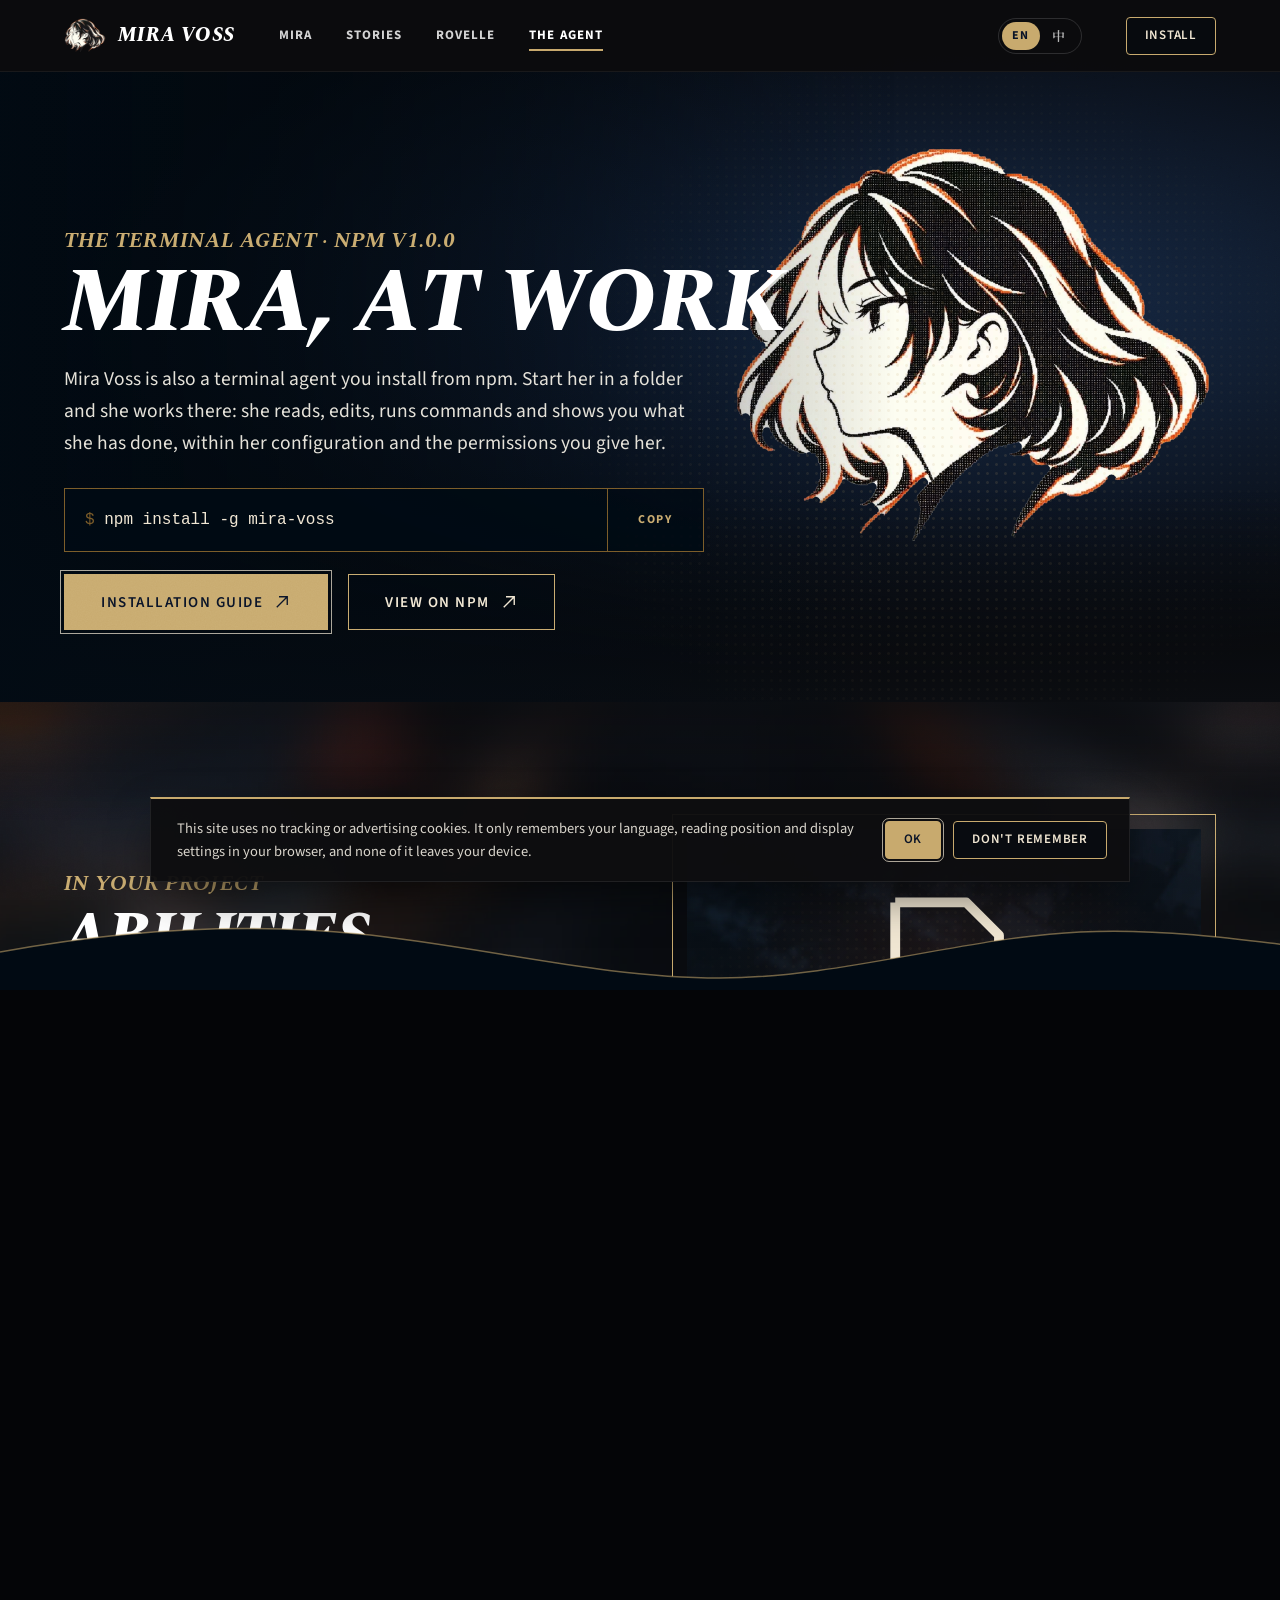
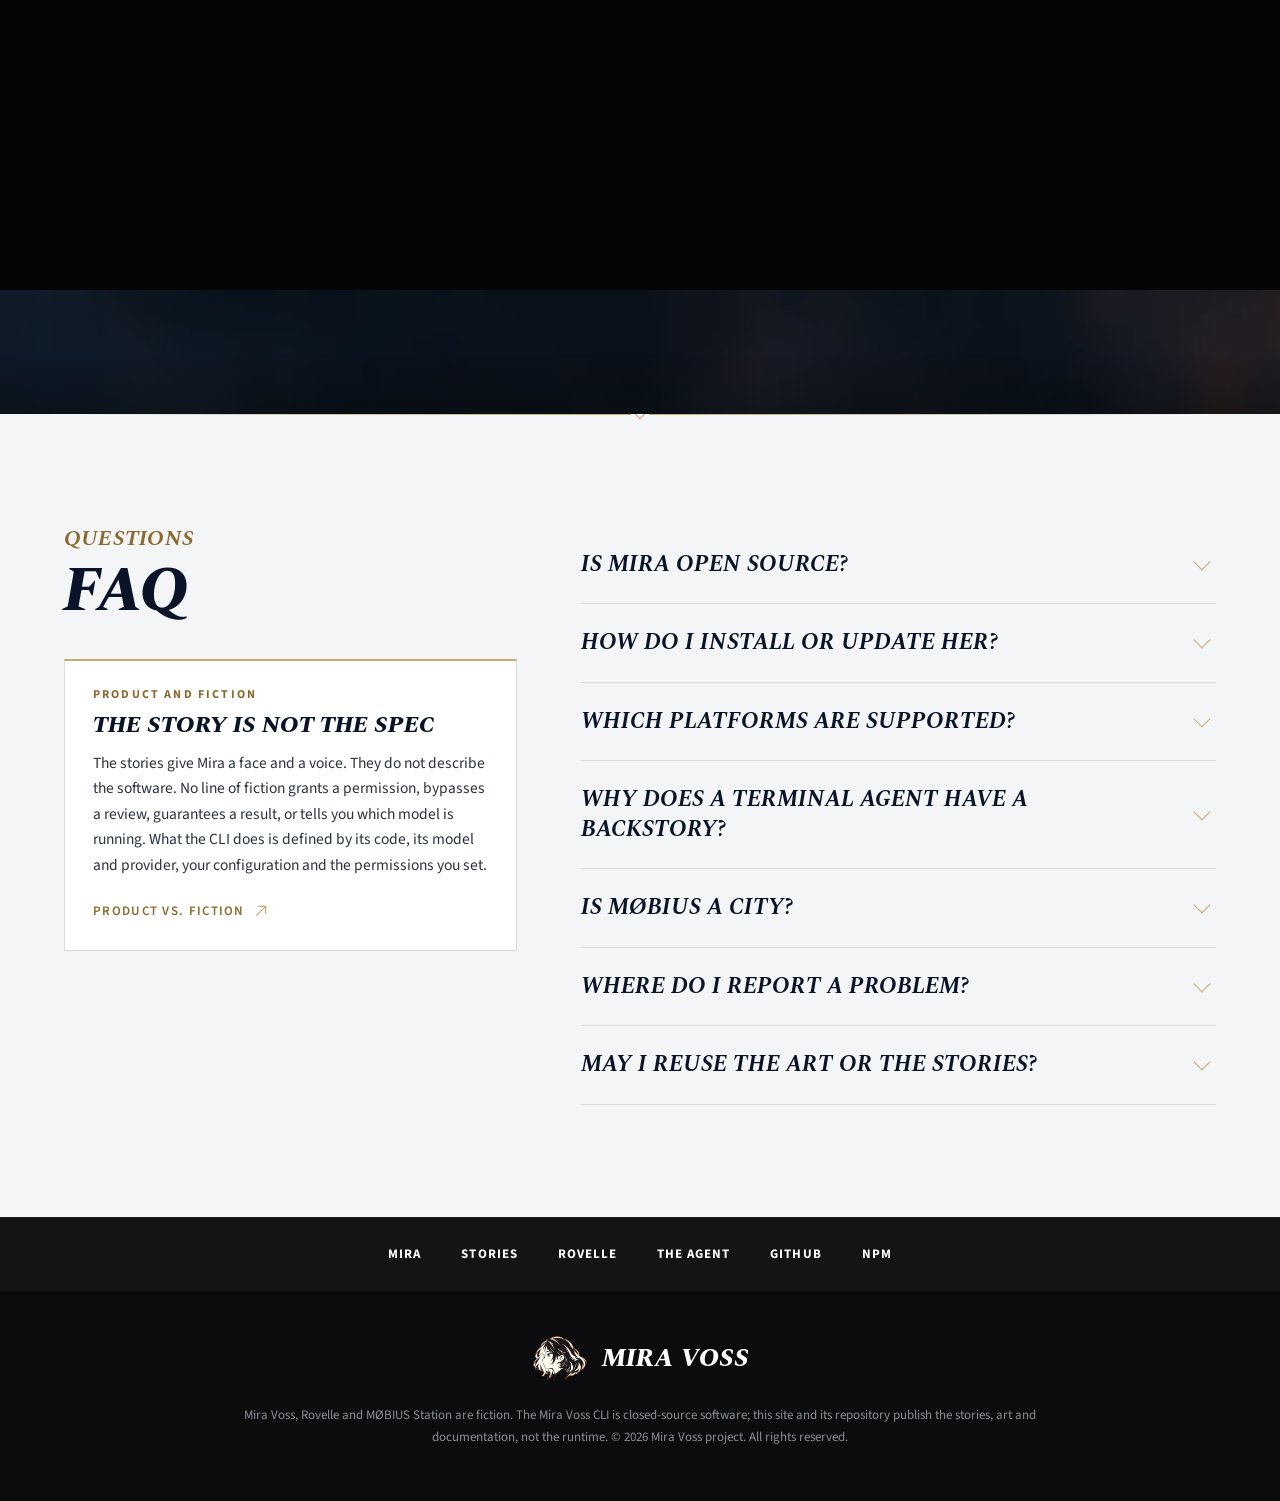
==== commit 888c0f2e: "Take the highlights back: one accent, no glow The offset orange contour stays on her name alone, whe" ====
--- a/site/agent.html
+++ b/site/agent.html
@@ -61,7 +61,7 @@
       <div class="halftone-field" style="--size: 86vmin; right: -6vmin; top: 4%; --op: .14" aria-hidden="true"></div>
       <div class="masthead-body">
         <p class="supertitle intro" style="--d: 0" data-zh="终端 Agent · npm v1.0.0">The terminal agent · npm v1.0.0</p>
-        <h1 class="page-title champion-name misreg" id="page-title" data-text="Mira, at work" aria-label="Mira, at work" data-zh-aria="工作中的 Mira" data-zh-misreg="工作中的 Mira"><span data-letters aria-hidden="true" data-zh="工作中的 Mira">Mira, at work</span></h1>
+        <h1 class="page-title champion-name" id="page-title" data-text="Mira, at work" aria-label="Mira, at work" data-zh-aria="工作中的 Mira" data-zh-misreg="工作中的 Mira"><span data-letters aria-hidden="true" data-zh="工作中的 Mira">Mira, at work</span></h1>
         <p class="masthead-bio intro" style="--d: 3" data-zh="Mira Voss 也是一个通过 npm 安装的终端 Agent。在某个文件夹里启动她，她就在那里工作：读文件、改文件、运行命令，并把做过的事交代给你——一切都在她的配置和你给的权限之内。">Mira Voss is also a terminal agent you install from npm. Start her in a folder and she works there: she reads, edits, runs commands and shows you what she has done, within her configuration and the permissions you give her.</p>
         <div class="install-command intro" style="--d: 4">
           <code id="npm-command">npm install -g mira-voss</code>
@@ -79,7 +79,7 @@
       <div class="blade-inner abilities" data-tabs data-abilities data-autoplay>
         <div class="abilities-main">
           <p class="supertitle reveal" data-zh="在你的项目里">In your project</p>
-          <h2 class="blade-title misreg" id="abilities-title" data-text="Abilities" data-zh="技能" data-zh-misreg="技能">Abilities</h2>
+          <h2 class="blade-title" id="abilities-title" data-text="Abilities" data-zh="技能" data-zh-misreg="技能">Abilities</h2>
           <p class="lede reveal" data-zh="在某个文件夹里启动她，这些就是她在那里做的事，都在她的配置和你给的权限之内。">Start her in a folder and these are the things she does there, within her configuration and the permissions you give her.</p>
           <div class="ability-keys" data-cascade role="tablist" aria-label="Abilities" data-zh-aria="技能">
             <button class="ability-key" role="tab" id="key-p" aria-controls="ability-panel" aria-selected="true" data-key="p" data-glyph="#i-ask" data-slot="Passive" data-name="Asks before she changes things" data-zh-name="改动之前先问你" data-zh-slot="被动"><span class="key-icon"><svg aria-hidden="true"><use href="#i-ask" /></svg><span class="key-letter">P</span></span><span class="key-name" data-zh="先问你">Asks first</span></button>
@@ -116,7 +116,7 @@
       <div class="blade-inner">
         <div class="blade-head">
           <p class="supertitle reveal" data-zh="首次启动">First launch</p>
-          <h2 class="blade-title misreg" id="start-title" data-text="Getting started" data-zh="开始使用" data-zh-misreg="开始使用">Getting started</h2>
+          <h2 class="blade-title" id="start-title" data-text="Getting started" data-zh="开始使用" data-zh-misreg="开始使用">Getting started</h2>
         </div>
         <ol class="steps" data-cascade>
           <li><h3>Install</h3><p data-zh="使用 Node.js 22 或更高版本，然后运行 &lt;code&gt;npm install -g mira-voss&lt;/code&gt;。">Use Node.js 22 or newer, then run <code>npm install -g mira-voss</code>.</p></li>
@@ -132,7 +132,7 @@
       <div class="blade-inner faq-grid">
         <div>
           <p class="supertitle reveal" data-zh="问题">Questions</p>
-          <h2 class="blade-title misreg" id="faq-title" data-text="FAQ" data-zh="常见问题" data-zh-misreg="常见问题">FAQ</h2>
+          <h2 class="blade-title" id="faq-title" data-text="FAQ" data-zh="常见问题" data-zh-misreg="常见问题">FAQ</h2>
           <aside class="spec-note" data-reveal="flip" aria-labelledby="fiction-title">
             <span class="label" data-zh="产品与虚构">Product and fiction</span>
             <h3 id="fiction-title" data-zh="故事不是说明书">The story is not the spec</h3>
--- a/site/base.css
+++ b/site/base.css
@@ -51,7 +51,7 @@
 /* ---------- Type ---------- */
 .supertitle { margin: 0 0 8px; color: var(--gold); font: italic 700 clamp(17px, .9vw + 10px, 26px)/1.2 var(--display); text-transform: uppercase; letter-spacing: .01em; }
 .blade-title { margin: 0; color: #fff; font: italic 800 clamp(42px, 3.2vw + 22px, 80px)/1 var(--display); text-transform: uppercase; letter-spacing: -.005em; text-wrap: balance; }
-.label { display: block; color: var(--gold); font: 700 12px/1.3 var(--sans); letter-spacing: .18em; text-transform: uppercase; }
+.label { display: block; color: var(--muted); font: 700 12px/1.3 var(--sans); letter-spacing: .18em; text-transform: uppercase; }
 .lede { max-width: 38em; font-size: clamp(17px, .3vw + 15px, 19px); color: var(--text); }
 .zh-title { font: 600 clamp(18px, .5vw + 15px, 22px)/1.5 var(--serif-zh); color: var(--gold-pale); letter-spacing: .14em; }
 
@@ -90,7 +90,7 @@
 .topnav { display: flex; gap: 34px; margin-right: auto; }
 .topnav a { position: relative; padding: 10px 0; color: #fff; font: 700 13px/1 var(--sans); letter-spacing: .08em; text-transform: uppercase; opacity: .82; transition: opacity .35s ease, color .35s ease; }
 /* The underline draws in from the left and fades up on hover, then leaves to the right */
-.topnav a::after { content: ''; position: absolute; left: -2px; right: -2px; bottom: 1px; height: 2px; background: linear-gradient(90deg, rgba(200, 170, 110, 0), var(--gold) 22%, #f3e3b6 50%, var(--gold) 78%, rgba(200, 170, 110, 0)); filter: drop-shadow(0 0 4px rgba(214, 180, 112, .55)); opacity: 0; transform: scaleX(0); transform-origin: right center; transition: transform .55s cubic-bezier(.22, 1, .36, 1), opacity .4s ease; pointer-events: none; }
+.topnav a::after { content: ''; position: absolute; left: 0; right: 0; bottom: 1px; height: 2px; background: var(--gold); opacity: 0; transform: scaleX(0); transform-origin: right center; transition: transform .55s cubic-bezier(.22, 1, .36, 1), opacity .4s ease; pointer-events: none; }
 .topnav a:hover, .topnav a:focus-visible { opacity: 1; color: #f0e6d2; }
 .topnav a:hover::after, .topnav a:focus-visible::after { opacity: 1; transform: scaleX(1); transform-origin: left center; }
 .topnav a[aria-current='page'] { opacity: 1; color: #fff; }
@@ -116,18 +116,16 @@
    Secondary: a gold outline that fills from below like a rising tide, with a curved
    waterline, and drains when the pointer leaves. */
 .btn { --rise: cubic-bezier(.22, 1, .36, 1); position: relative; isolation: isolate; overflow: hidden; display: inline-flex; align-items: center; justify-content: center; gap: 10px; min-height: 56px; padding: 0 36px; color: var(--gold-pale); font: 600 15px/1 var(--sans); letter-spacing: .1em; text-transform: uppercase; white-space: nowrap; background: rgba(1, 10, 19, .35); border: 1px solid var(--gold); transition: color .4s ease .05s, border-color .4s ease, transform .2s ease; -webkit-tap-highlight-color: transparent; }
-.btn::before { content: ''; position: absolute; z-index: -1; left: -12%; right: -12%; bottom: 0; height: 150%; background: var(--gold); border-radius: 50% 50% 0 0 / 18% 18% 0 0; transform: translateY(101%); transition: transform .65s var(--rise); }
-.btn:hover::before, .btn:focus-visible::before { transform: translateY(0); }
+.btn:not(.btn-gold)::before { content: ''; position: absolute; z-index: -1; left: -12%; right: -12%; bottom: 0; height: 150%; background: var(--gold); border-radius: 50% 50% 0 0 / 18% 18% 0 0; transform: translateY(101%); transition: transform .65s var(--rise); }
+.btn:not(.btn-gold):hover::before, .btn:not(.btn-gold):focus-visible::before { transform: translateY(0); }
 .btn:hover, .btn:focus-visible { color: #0a1428; }
 .btn:active { transform: translateY(1px) scale(.985); }
 .btn svg { width: 18px; height: 18px; flex: none; }
 .btn:hover svg, .btn:focus-visible svg { animation: arrow-pass .55s var(--rise); }
 @keyframes arrow-pass { 0% { transform: none; opacity: 1; } 42% { transform: translateX(14px); opacity: 0; } 43% { transform: translateX(-14px); opacity: 0; } 100% { transform: none; opacity: 1; } }
 
-.btn-gold { color: #0a1428; background-color: var(--gold); border-color: var(--gold); outline: 1px solid rgba(240, 230, 210, .7); outline-offset: 3px; transition: color .3s ease, background-color .45s ease, border-color .45s ease, outline-color .45s ease, outline-offset .55s var(--rise), box-shadow .55s ease, transform .2s ease; }
-.btn-gold::before { inset: 0; height: auto; border-radius: 0; transform: none; opacity: 0; background: radial-gradient(180px circle at var(--mx, 50%) var(--my, 50%), rgba(255, 250, 236, .6), rgba(255, 250, 236, 0) 70%); transition: opacity .45s ease; }
-.btn-gold:hover, .btn-gold:focus-visible { color: #0a1428; background-color: #d9c18f; border-color: #d9c18f; outline-color: #fff; outline-offset: 6px; box-shadow: 0 10px 28px -12px rgba(214, 180, 112, .65); }
-.btn-gold:hover::before, .btn-gold:focus-visible::before { opacity: 1; transform: none; }
+.btn-gold { color: #0a1428; background-color: var(--gold); border-color: var(--gold); outline: 1px solid rgba(240, 230, 210, .7); outline-offset: 3px; transition: color .3s ease, background-color .45s ease, border-color .45s ease, outline-color .45s ease, outline-offset .55s var(--rise), transform .2s ease; }
+.btn-gold:hover, .btn-gold:focus-visible { color: #0a1428; background-color: #d9c18f; border-color: #d9c18f; outline-color: #fff; outline-offset: 6px; }
 .btn:focus-visible { outline: 2px solid #fff; outline-offset: 6px; }
 .btn-small { min-height: 38px; padding: 0 18px; font-size: 13px; letter-spacing: .06em; border-radius: 4px; }
 .btn-row { display: flex; flex-wrap: wrap; gap: 20px; }
@@ -138,12 +136,12 @@
 .blade-light .btn-gold:hover { color: #0a1428; outline-color: #0a1428; }
 
 /* Text links: the nav's underline, drawn in from the left */
-.text-link { position: relative; display: inline-flex; align-items: center; gap: 8px; padding-bottom: 4px; color: var(--gold); font: 600 13px/1 var(--sans); letter-spacing: .1em; text-transform: uppercase; transition: color .35s ease; }
+.text-link { position: relative; display: inline-flex; align-items: center; gap: 8px; padding-bottom: 4px; color: var(--gold); font: 600 13px/1 var(--sans); letter-spacing: .1em; text-transform: uppercase; color: var(--gold-pale); transition: color .35s ease; }
 .text-link::after { content: ''; position: absolute; left: 0; right: 0; bottom: 0; height: 1px; background: linear-gradient(90deg, currentColor 70%, rgba(200, 170, 110, 0)); transform: scaleX(0); transform-origin: right center; transition: transform .5s cubic-bezier(.22, 1, .36, 1); }
 .text-link:hover::after, .text-link:focus-visible::after { transform: scaleX(1); transform-origin: left center; }
-.text-link svg { width: 16px; height: 16px; transition: transform .45s cubic-bezier(.22, 1, .36, 1); }
+.text-link svg { width: 16px; height: 16px; color: var(--gold); transition: transform .45s cubic-bezier(.22, 1, .36, 1); }
 .text-link:hover svg, .text-link:focus-visible svg { transform: translateX(4px); }
-.text-link:hover { color: #e9d7a8; }
+.text-link:hover { color: #fff; }
 
 /* Inline meta separated by 4px gold diamonds, the champion page's separator */
 .diamonds { display: flex; flex-wrap: wrap; align-items: center; gap: 6px 14px; margin: 0; padding: 0; list-style: none; }
@@ -181,9 +179,9 @@
 .subbar-track::before { content: ''; position: absolute; left: 0; right: 0; top: 50%; height: 1px; background: rgba(200, 170, 110, .25); }
 .subbar-fill { position: absolute; left: 0; top: 50%; height: 1px; width: 100%; background: linear-gradient(90deg, rgba(200, 170, 110, .2), var(--gold)); transform-origin: left; transform: scaleX(0); }
 .subbar-dot { position: absolute; top: 50%; width: 22px; height: 22px; margin: -11px 0 0 -11px; display: grid; place-items: center; }
-.subbar-dot::before { content: ''; width: 5px; height: 5px; background: #6b6455; transform: rotate(45deg); transition: background-color .3s, box-shadow .3s, transform .3s; }
+.subbar-dot::before { content: ''; width: 5px; height: 5px; background: #6b6455; transform: rotate(45deg); transition: background-color .3s, transform .3s; }
 .subbar-dot.is-past::before { background: var(--gold); }
-.subbar-dot.is-current::before { background: #f1dfae; transform: rotate(45deg) scale(1.5); box-shadow: 0 0 10px 2px rgba(241, 223, 174, .55); }
+.subbar-dot.is-current::before { background: #f1dfae; transform: rotate(45deg) scale(1.6); }
 .subbar-dot span { position: absolute; top: calc(100% + 6px); left: 50%; padding: 6px 10px; color: var(--gold-pale); background: #101012; border: 1px solid var(--gold-line); font: 600 11px/1 var(--sans); letter-spacing: .12em; text-transform: uppercase; white-space: nowrap; transform: translate(-50%, -4px); opacity: 0; pointer-events: none; transition: opacity .2s, transform .2s; }
 .subbar-dot:hover span, .subbar-dot:focus-visible span { opacity: 1; transform: translate(-50%, 0); }
 
@@ -214,7 +212,7 @@
 
 /* Vard Light: a beam that sweeps every twelve seconds, as in the story */
 .beam { position: absolute; z-index: 0; left: var(--beam-x, 86%); top: var(--beam-y, 14%); width: 260vmax; height: 260vmax; pointer-events: none; transform: translate(-50%, -50%); background: conic-gradient(from 0deg, transparent 0 338deg, rgba(255, 244, 220, .05) 346deg, rgba(255, 246, 226, .2) 355deg, rgba(255, 246, 226, .06) 359deg, transparent 360deg); -webkit-mask-image: radial-gradient(closest-side, #000, rgba(0, 0, 0, .45) 30%, transparent 62%); mask-image: radial-gradient(closest-side, #000, rgba(0, 0, 0, .45) 30%, transparent 62%); mix-blend-mode: screen; animation: sweep 12s linear infinite; }
-.beam::after { content: ''; position: absolute; left: 50%; top: 50%; width: 10px; height: 10px; margin: -5px; border-radius: 50%; background: #fff6e2; box-shadow: 0 0 18px 6px rgba(255, 238, 200, .55), 0 0 60px 20px rgba(255, 238, 200, .18); }
+.beam::after { content: ''; position: absolute; left: 50%; top: 50%; width: 10px; height: 10px; margin: -5px; border-radius: 50%; background: #fff6e2; box-shadow: 0 0 10px 2px rgba(255, 238, 200, .35); }
 @keyframes sweep { to { transform: translate(-50%, -50%) rotate(360deg); } }
 
 /* The halftone of her logo, used as a soft field of dots */
@@ -240,7 +238,7 @@
 html.i18n-pending body { visibility: hidden; animation: i18n-fallback 0s 1.2s forwards; }
 @keyframes i18n-fallback { to { visibility: visible; } }
 .lang-switch { position: relative; display: flex; flex: none; padding: 3px; border: 1px solid rgba(255, 255, 255, .14); border-radius: 999px; }
-.lang-switch::before { content: ''; position: absolute; top: 3px; bottom: 3px; left: 3px; width: calc(50% - 3px); border-radius: 999px; background: var(--gold); box-shadow: 0 0 12px rgba(200, 170, 110, .35); transition: transform .5s cubic-bezier(.22, 1, .36, 1); }
+.lang-switch::before { content: ''; position: absolute; top: 3px; bottom: 3px; left: 3px; width: calc(50% - 3px); border-radius: 999px; background: var(--gold); transition: transform .5s cubic-bezier(.22, 1, .36, 1); }
 html[data-lang='zh'] .lang-switch::before { transform: translateX(100%); }
 .lang-switch button { position: relative; z-index: 1; width: 38px; height: 28px; color: rgba(255, 255, 255, .7); font: 700 12px/1 var(--sans); letter-spacing: .06em; transition: color .35s ease; }
 .lang-switch button[lang='zh-Hans'] { font: 600 13px/1 var(--serif-zh); }
@@ -301,8 +299,6 @@
 /* ---------- Cards that lean toward the pointer, lit where it rests ---------- */
 [data-tilt] { --tilt-t: perspective(1000px) rotateX(var(--rx, 0deg)) rotateY(var(--ry, 0deg)); transform: var(--tilt-t); will-change: transform; }
 [data-tilt].is-settled { transition: transform .5s cubic-bezier(.22, 1, .36, 1), border-color .3s ease; }
-[data-tilt-light]::after { content: ''; position: absolute; z-index: 2; inset: 0; pointer-events: none; background: radial-gradient(420px circle at var(--px, 50%) var(--py, 50%), rgba(255, 244, 220, .12), transparent 60%); opacity: 0; transition: opacity .4s ease; }
-[data-tilt-light]:hover::after { opacity: 1; }
 
 /* ---------- Footer: centred, as the League footer ---------- */
 .site-footer { position: relative; background: #0c0c0e; border-top: 1px solid rgba(255, 255, 255, .06); }
--- a/site/pages.css
+++ b/site/pages.css
@@ -15,7 +15,7 @@
 .masthead.is-ready .champion-name [data-letters] .word > span { opacity: 1; transform: none; filter: none; }
 .js .intro { opacity: 0; transform: translateY(22px); transition: opacity 1.1s var(--ease-out), transform 1.3s var(--ease-out); transition-delay: calc(.25s + var(--d) * .13s); }
 .masthead.is-ready .intro { opacity: 1; transform: none; }
-.masthead-bio { font-size: clamp(17px, .35vw + 15px, 19.5px); color: #e4e1d8; text-shadow: 0 1px 18px rgba(1, 10, 19, .6); }
+.masthead-bio { font-size: clamp(17px, .35vw + 15px, 19.5px); color: #e4e1d8; }
 .meta-row { display: flex; gap: 14px; margin: 32px 0 36px; padding: 0; list-style: none; }
 .meta-box { width: 136px; height: 136px; }
 .meta-box .frame-inner { display: flex; flex-direction: column; align-items: center; justify-content: center; gap: 6px; padding: 10px 8px; text-align: center; backdrop-filter: blur(6px); -webkit-backdrop-filter: blur(6px); }
@@ -51,7 +51,7 @@
 .feature-cover img { width: 100%; height: 100%; object-fit: cover; transition: transform .6s var(--ease-out); }
 .feature-cover:hover img { transform: scale(1.05); }
 .feature-copy .zh-title { margin: 20px 0 24px; }
-.pull-quote { margin: 34px 0 38px; padding: 4px 0 4px 24px; border-left: 2px solid var(--ember); }
+.pull-quote { margin: 34px 0 38px; padding: 4px 0 4px 24px; border-left: 1px solid var(--gold-deep); }
 .pull-quote p { margin: 0 0 10px; color: var(--gold-pale); font: 600 clamp(19px, .6vw + 15px, 24px)/1.6 var(--serif-zh); }
 .pull-quote footer { color: var(--muted); font: italic 600 17px/1.5 var(--display); }
 
@@ -91,7 +91,7 @@
 .bio-aside blockquote p { margin: 0 0 14px; color: #fff; font: 600 clamp(20px, .6vw + 16px, 25px)/1.7 var(--serif-zh); }
 .bio-aside blockquote footer { color: var(--muted); font: italic 600 16px/1.5 var(--display); }
 .facts { display: grid; grid-template-columns: auto 1fr; gap: 12px 22px; margin: 30px 0 0; padding-top: 26px; border-top: 1px solid var(--navy-line); }
-.facts dt { color: var(--gold); font: 700 11.5px/1.7 var(--sans); letter-spacing: .16em; text-transform: uppercase; }
+.facts dt { color: var(--muted); font: 700 11.5px/1.7 var(--sans); letter-spacing: .16em; text-transform: uppercase; }
 .facts dd { margin: 0; color: var(--gold-pale); font-size: 15.5px; }
 
 /* Timeline: her life drawn as a sounding line */
@@ -103,7 +103,7 @@
 .timeline .age small { color: var(--gold); font-size: .42em; letter-spacing: .1em; margin-left: 4px; }
 .timeline .tick { position: relative; display: block; width: 11px; height: 11px; margin: 13px 0 22px; background: var(--navy); border: 1px solid var(--gold); transform: rotate(45deg) scale(0); transition: transform .7s var(--ease-out) var(--rd, 0s); }
 .timeline.is-in .tick { transform: rotate(45deg) scale(1); }
-.timeline li.is-now .tick { background: var(--ember); border-color: var(--ember); }
+.timeline li.is-now .tick { background: var(--gold); }
 .timeline h3 { margin: 0 0 8px; color: var(--gold-pale); font: 700 14px/1.35 var(--sans); letter-spacing: .06em; text-transform: uppercase; }
 .timeline p { margin: 0 0 12px; color: var(--text); font-size: 15px; line-height: 1.55; }
 .timeline a { color: var(--gold); font: 700 11.5px/1 var(--sans); letter-spacing: .14em; text-transform: uppercase; }
@@ -116,7 +116,7 @@
 .person { position: relative; display: flex; flex-direction: column; min-height: 330px; padding: 34px 32px 30px; background: linear-gradient(170deg, var(--navy-raised), var(--navy) 70%); border: 1px solid var(--navy-line); transition: border-color .3s ease-in-out, transform .3s ease-in-out; }
 .person::before { content: '「'; position: absolute; top: 10px; right: 22px; color: var(--gold-deep); font: 900 84px/1 var(--serif-zh); opacity: .5; transition: color .5s, opacity .5s; }
 .person:hover { border-color: var(--gold-deep); }
-.person:hover::before { color: var(--ember); opacity: .7; }
+
 .person blockquote { margin: 0 0 auto; padding-right: 30px; color: #fff; font: 600 19px/1.75 var(--serif-zh); }
 .person .person-en { margin: 12px 0 0; color: var(--muted); font: italic 600 15.5px/1.5 var(--display); }
 .person footer { margin-top: 28px; padding-top: 20px; border-top: 1px solid var(--navy-line); }
@@ -181,10 +181,10 @@
 .ch-go { width: 18px; height: 18px; color: var(--gold); opacity: .35; transform: translateX(-6px); transition: transform .5s var(--ease-out), opacity .4s; }
 .chapters a:hover .ch-go { opacity: 1; transform: none; }
 .chapters .is-appendix a { margin-top: 0; }
-.chapters .is-appendix .ch-label { color: var(--ember); }
+.chapters .is-appendix .ch-label { color: var(--muted); }
 
 .continue { display: grid; grid-template-columns: auto 1fr auto; align-items: center; gap: 22px; margin: 0 0 clamp(36px, 5vw, 56px); padding: 20px 26px; border: 1px solid var(--gold); background: rgba(10, 20, 40, .7); }
-.continue .label { color: var(--ember); }
+
 .continue strong { display: block; color: #fff; font: 600 19px/1.4 var(--serif-zh); }
 .continue-bar { position: relative; height: 2px; margin-top: 10px; background: var(--navy-line); }
 .continue-bar::after { content: ''; position: absolute; inset: 0; background: var(--gold); transform-origin: left; transform: scaleX(var(--p, 0)); }
@@ -213,11 +213,11 @@
 .rovelle-chart .sea-name-small { font-size: 24px; opacity: .45; }
 .rovelle-chart .compass text { fill: var(--gold); stroke: none; font-size: 12px; }
 .rovelle-chart .place { cursor: pointer; outline: none; }
-.rovelle-chart .place-halo { fill: none; stroke: var(--ember); stroke-width: 1.5; opacity: 0; transform-box: fill-box; transform-origin: center; transform: scale(.4); transition: opacity .4s, transform .6s var(--ease-out); }
+.rovelle-chart .place-halo { fill: none; stroke: var(--gold-pale); stroke-width: 1; opacity: 0; transform-box: fill-box; transform-origin: center; transform: scale(.4); transition: opacity .4s, transform .6s var(--ease-out); }
 .rovelle-chart .place-mark { fill: var(--gold); transform-box: fill-box; transform-origin: center; transition: fill .3s, transform .5s var(--ease-out); }
 .rovelle-chart .place:hover .place-halo, .rovelle-chart .place.is-hover .place-halo, .rovelle-chart .place:focus-visible .place-halo { opacity: .6; transform: scale(1); }
 .rovelle-chart .place.is-active .place-halo { opacity: 1; transform: scale(1); animation: ping 2.4s var(--ease-out) infinite; }
-.rovelle-chart .place.is-active .place-mark { fill: var(--ember); transform: scale(1.4); }
+.rovelle-chart .place.is-active .place-mark { fill: #fff; transform: scale(1.35); }
 .rovelle-chart .place.is-active text, .rovelle-chart .place.is-hover text { fill: #fff; }
 @keyframes ping { 0% { transform: scale(.6); opacity: 1; } 70%, 100% { transform: scale(1.8); opacity: 0; } }
 .js [data-chart] .shore, .js [data-chart] .channel { stroke-dasharray: 2400; stroke-dashoffset: 2400; }
@@ -234,7 +234,7 @@
 .place-list { display: grid; grid-template-columns: 1fr 1fr; gap: 4px; margin: 0; padding: 0; list-style: none; }
 .place-list button { width: 100%; padding: 10px 12px; color: var(--muted); font: 700 12px/1.3 var(--sans); letter-spacing: .12em; text-transform: uppercase; text-align: left; border-left: 2px solid transparent; transition: color .3s, border-color .3s, background-color .3s; }
 .place-list button:hover, .place-list button.is-hover { color: var(--gold-pale); background: rgba(200, 170, 110, .05); }
-.place-list button[aria-pressed='true'] { color: #fff; border-left-color: var(--ember); background: rgba(200, 170, 110, .08); }
+.place-list button[aria-pressed='true'] { color: #fff; border-left-color: var(--gold); background: rgba(200, 170, 110, .08); }
 
 .bells { display: grid; grid-template-columns: minmax(0, 5fr) minmax(0, 7fr); gap: clamp(36px, 5vw, 90px); align-items: center; }
 .bell-row { display: flex; gap: clamp(14px, 2vw, 28px); }
@@ -242,18 +242,18 @@
 .bell:hover { color: var(--gold-pale); border-color: var(--gold-deep); }
 .bell[aria-selected='true'] { color: #fff; border-color: var(--gold); background: rgba(200, 170, 110, .06); }
 .bell-shape { width: 52px; height: 58px; transform-origin: 50% 8%; color: var(--gold); }
-.bell[aria-selected='true'] .bell-shape { color: var(--ember); }
+.bell[aria-selected='true'] .bell-shape { color: var(--gold-pale); }
 .bell-count { font: italic 800 22px/1 var(--display); text-transform: uppercase; }
 .bell-panel h3 { margin: 0 0 14px; color: #fff; font: italic 800 clamp(30px, 1.6vw + 18px, 44px)/1.05 var(--display); text-transform: uppercase; }
-.bell-panel .label { margin-bottom: 14px; color: var(--ember); }
+.bell-panel .label { margin-bottom: 14px; }
 .bell-panel p { max-width: 34em; font-size: 18px; }
 
 .station-grid { display: grid; grid-template-columns: minmax(0, 6fr) minmax(0, 6fr); gap: clamp(36px, 5vw, 90px); align-items: center; }
 .mobius-art { position: relative; aspect-ratio: 4 / 5; max-width: 560px; margin: 0 auto; width: 100%; }
 .mobius-art svg { width: 100%; height: 100%; }
 .mobius-art .mobius-rulings line { transition: stroke-opacity 1s; }
-.mobius-art .mobius-pen { fill: var(--ember); filter: drop-shadow(0 0 6px rgba(232, 98, 44, .8)); }
-.mobius-art .mobius-trail { fill: none; stroke: var(--ember); stroke-width: 2.4; stroke-linecap: round; opacity: .55; }
+.mobius-art .mobius-pen { fill: var(--gold-pale); }
+.mobius-art .mobius-trail { fill: none; stroke: var(--gold-pale); stroke-width: 1.6; stroke-linecap: round; opacity: .45; }
 .people-list { display: grid; gap: 0; margin: 28px 0 32px; padding: 0; list-style: none; border-top: 1px solid var(--navy-line); }
 .people-list li { display: grid; grid-template-columns: 170px 1fr; gap: 18px; padding: 14px 0; border-bottom: 1px solid var(--navy-line); }
 .people-list b { color: #fff; font: italic 700 18px/1.4 var(--display); text-transform: uppercase; }
@@ -289,7 +289,7 @@
 .ability-key:hover { filter: opacity(1); transform: scale(1.1); }
 .ability-key[aria-selected='true'] { filter: none; transform: none; }
 .key-icon { position: relative; display: grid; place-items: center; width: 84px; height: 84px; background: radial-gradient(circle at 50% 40%, #1d2c46, #0a1428 75%); border: 1px solid var(--navy-line); color: var(--gold-pale); transition: border-color .3s, box-shadow .3s; }
-.ability-key[aria-selected='true'] .key-icon { border-color: var(--gold); box-shadow: 0 0 0 1px rgba(200, 170, 110, .35), 0 10px 26px -10px rgba(200, 170, 110, .6); }
+.ability-key[aria-selected='true'] .key-icon { border-color: var(--gold); }
 .key-icon svg { width: 38px; height: 38px; }
 .key-letter { position: absolute; right: -1px; bottom: -1px; min-width: 22px; height: 22px; padding: 0 4px; color: var(--gold); background: var(--abyss); border: 1px solid var(--gold-deep); font: italic 800 12px/20px var(--display); text-align: center; }
 .key-name { font: 600 12.5px/1.35 var(--sans); letter-spacing: .06em; text-transform: uppercase; text-align: center; }
@@ -301,7 +301,7 @@
 .ability-frame { padding: 14px; }
 .ability-plate { position: relative; display: grid; place-items: center; aspect-ratio: 16 / 9; overflow: hidden; background: radial-gradient(ellipse at 50% 45%, rgba(232, 98, 44, .14), transparent 60%), url(assets/bg/storm.webp) center / cover; }
 .ability-plate::after { content: ''; position: absolute; inset: 0; background: linear-gradient(0deg, rgba(4, 5, 7, .75), rgba(4, 5, 7, .2)); }
-.plate-glyph { position: relative; z-index: 1; width: 34%; height: auto; aspect-ratio: 1; color: var(--gold-pale); stroke-dasharray: 1; stroke-dashoffset: 0; filter: drop-shadow(0 0 18px rgba(200, 170, 110, .35)); }
+.plate-glyph { position: relative; z-index: 1; width: 34%; height: auto; aspect-ratio: 1; color: var(--gold-pale); stroke-dasharray: 1; stroke-dashoffset: 0; }
 .plate-glyph.is-drawing { animation: draw-glyph 1.1s var(--ease-out); }
 @keyframes draw-glyph { from { stroke-dashoffset: 1; opacity: .2; } to { stroke-dashoffset: 0; opacity: 1; } }
 .plate-key { position: absolute; z-index: 1; right: 22px; bottom: 6px; color: rgba(240, 230, 210, .14); font: italic 800 120px/1 var(--display); }
@@ -344,7 +344,7 @@
 .rovelle-chart.is-focused { transform: translate(var(--zx, 0), var(--zy, 0)) scale(1.14); }
 /* A bell's sound spreads in rings */
 .bell { position: relative; overflow: visible; }
-.bell-ring { position: absolute; left: 50%; top: 40px; width: 56px; height: 56px; margin: -28px 0 0 -28px; border: 1px solid var(--ember); border-radius: 50%; pointer-events: none; opacity: 0; animation: bell-ring 1.6s cubic-bezier(.22, 1, .36, 1) forwards; }
+.bell-ring { position: absolute; left: 50%; top: 40px; width: 56px; height: 56px; margin: -28px 0 0 -28px; border: 1px solid rgba(200, 170, 110, .6); border-radius: 50%; pointer-events: none; opacity: 0; animation: bell-ring 1.6s cubic-bezier(.22, 1, .36, 1) forwards; }
 @keyframes bell-ring { 0% { opacity: .8; transform: scale(.6); } 100% { opacity: 0; transform: scale(3.2); } }
 /* The steps of first launch are joined by a line that draws across them */
 .steps { position: relative; }
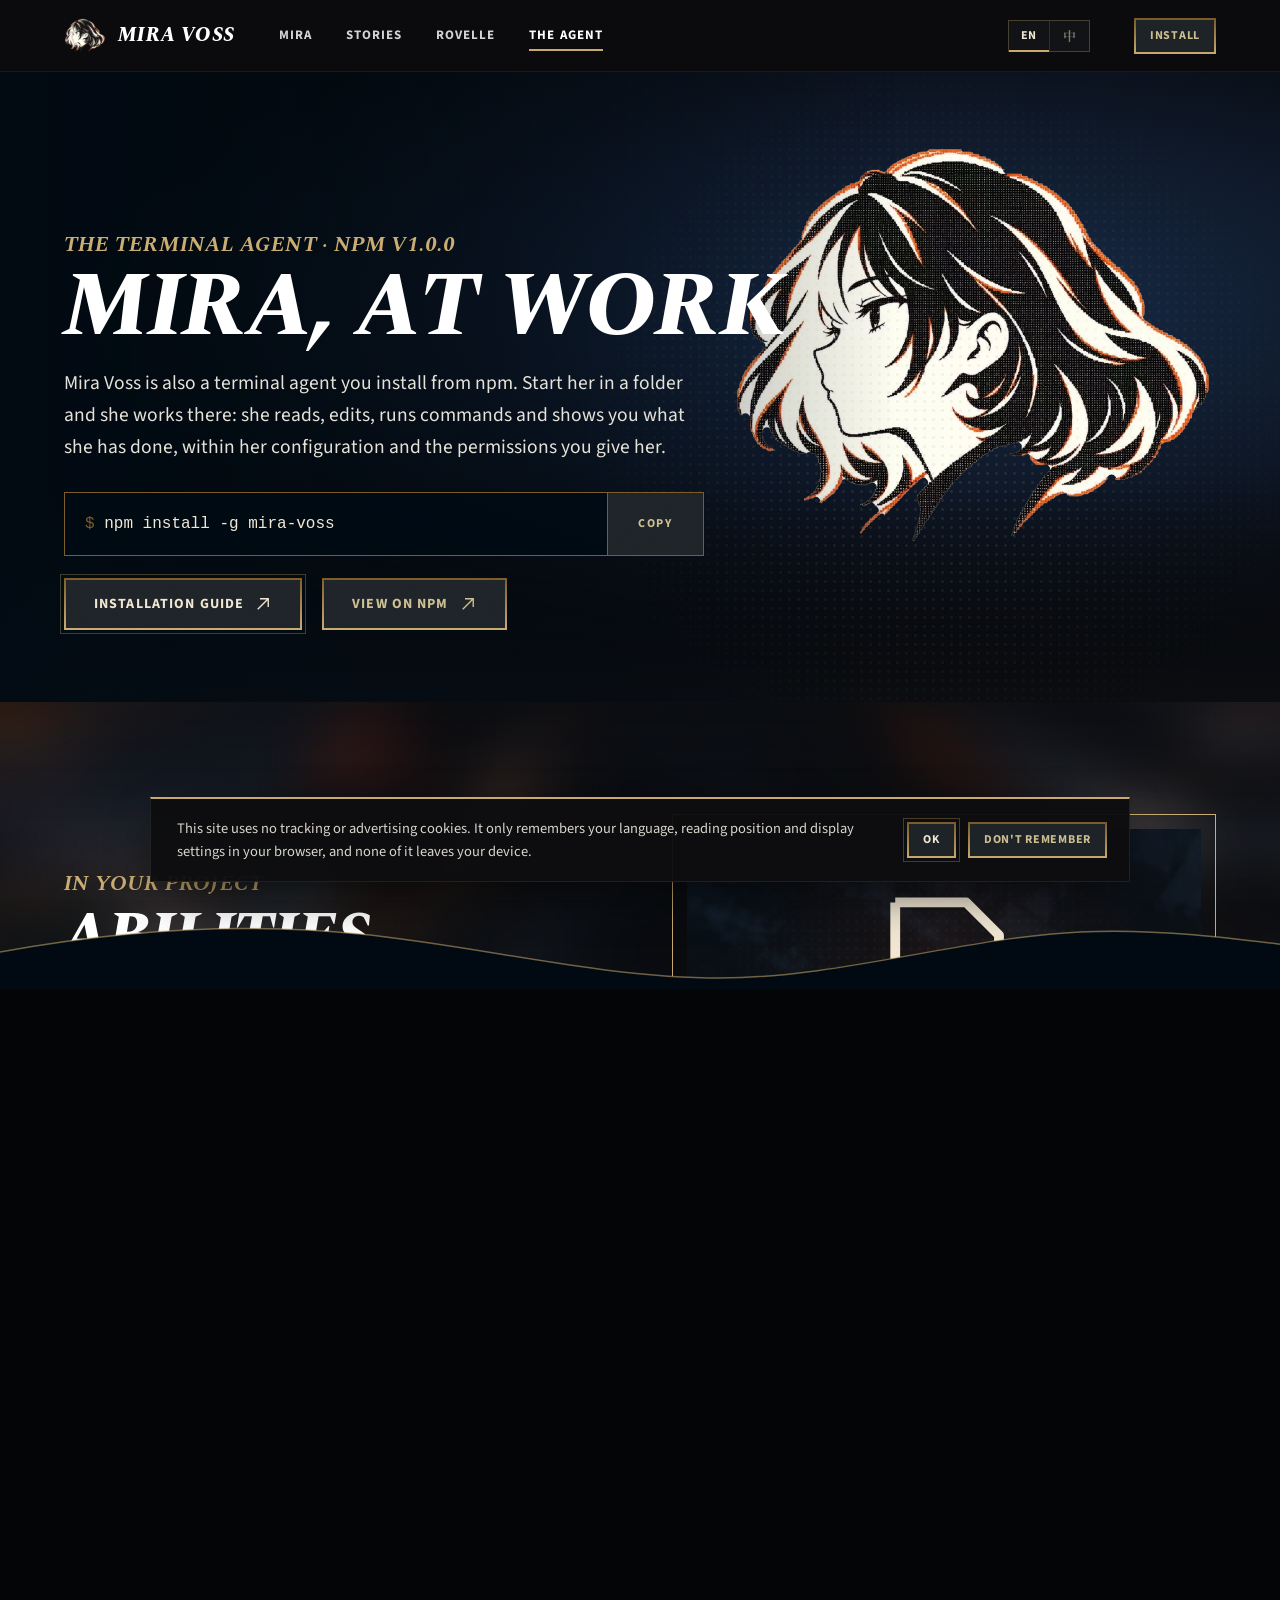
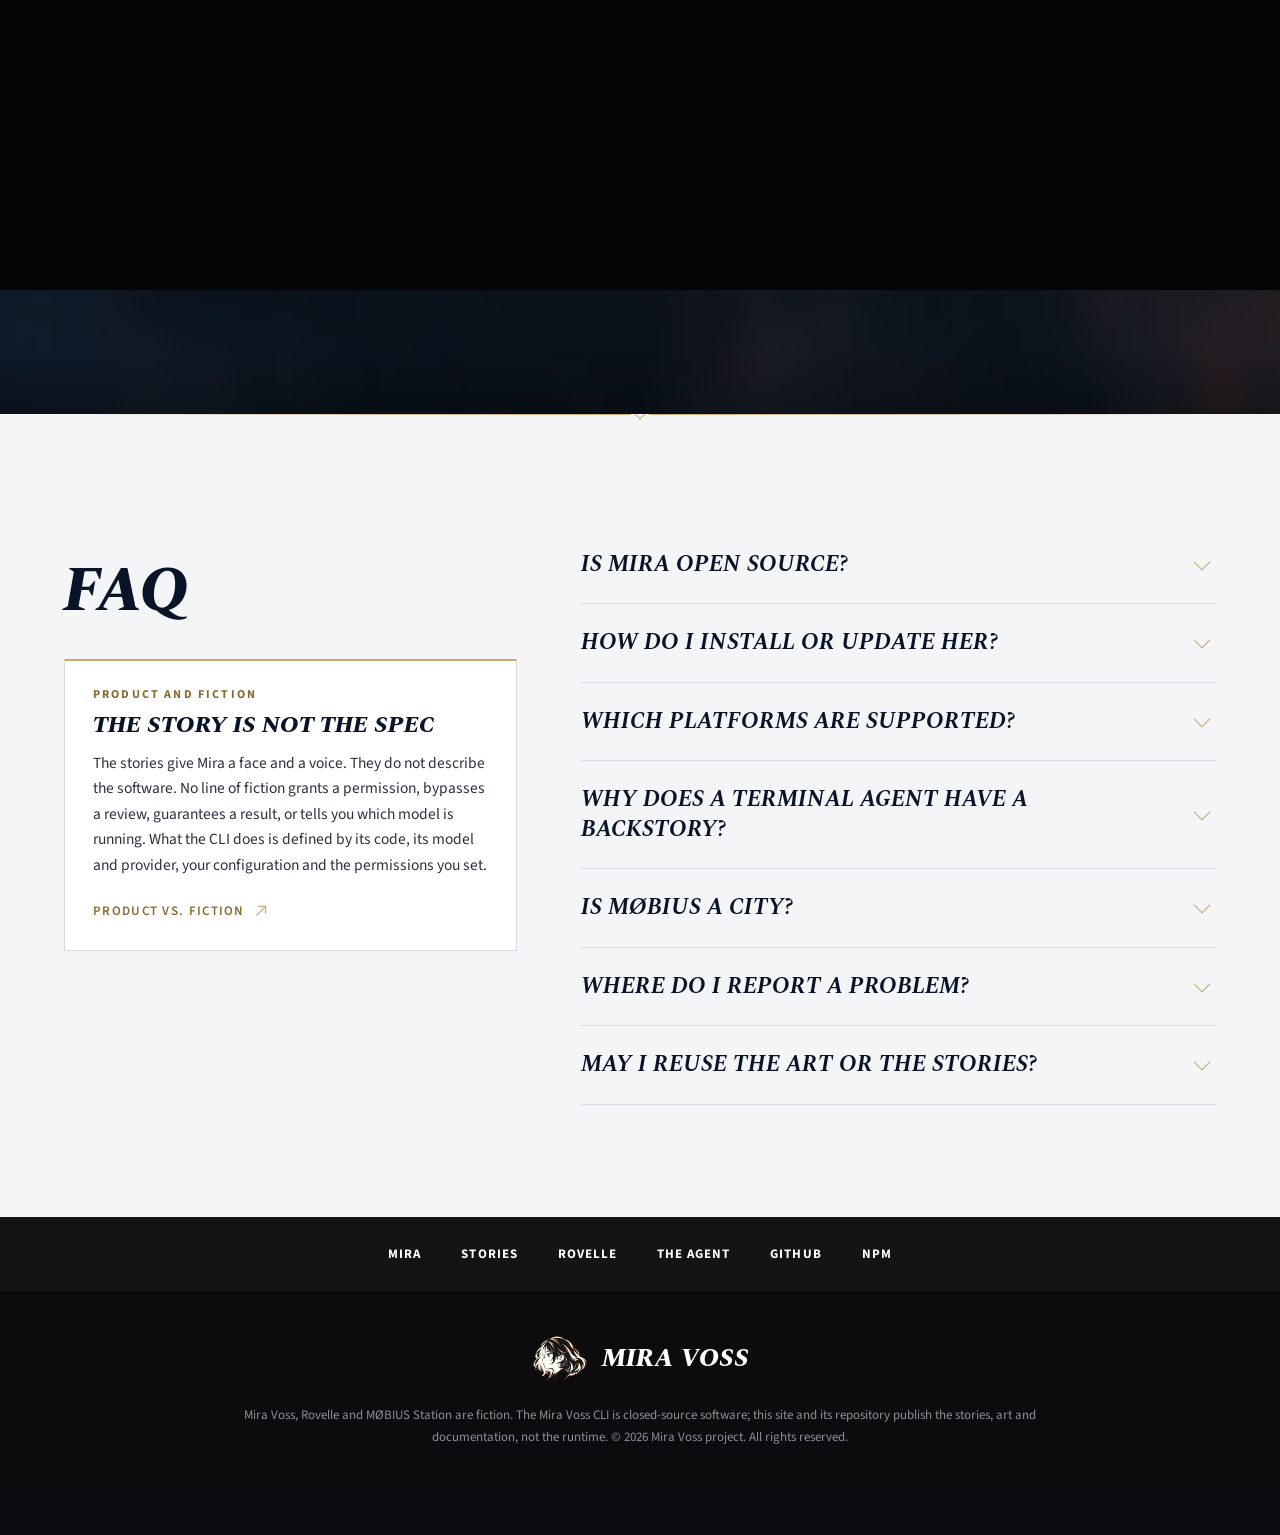
==== commit ee0d02ca: "English by default: the site no longer follows the browser's language A first visit is in English wh" ====
--- a/site/agent.html
+++ b/site/agent.html
@@ -15,7 +15,7 @@
   <link href="https://fonts.googleapis.com/css2?family=Spectral:ital,wght@0,600;1,700;1,800&family=Source+Sans+3:wght@400;600;700&family=Noto+Serif+SC:wght@600;900&display=swap" rel="stylesheet" />
   <link rel="stylesheet" href="base.css" />
   <link rel="stylesheet" href="pages.css" />
-  <script>(function(d){d.classList.replace('no-js','js');try{if(sessionStorage.getItem('mira-tide')){d.classList.add('tide-in');sessionStorage.removeItem('mira-tide')}var q=new URLSearchParams(location.search).get('lang'),g=localStorage.getItem('mira-lang'),l=q||(g&&JSON.parse(g))||((navigator.language||'').toLowerCase().indexOf('zh')===0?'zh':'en');d.dataset.lang=l==='zh'?'zh':'en';if(l==='zh'){d.lang='zh-Hans';d.classList.add('i18n-pending')}}catch(e){}})(document.documentElement)</script>
+  <script>(function(d){d.classList.replace('no-js','js');try{if(sessionStorage.getItem('mira-tide')){d.classList.add('tide-in');sessionStorage.removeItem('mira-tide')}var q=new URLSearchParams(location.search).get('lang'),g=localStorage.getItem('mira-lang'),l=q||(g&&JSON.parse(g))||'en';d.dataset.lang=l==='zh'?'zh':'en';if(l==='zh'){d.lang='zh-Hans';d.classList.add('i18n-pending')}}catch(e){}})(document.documentElement)</script>
   <script src="data/library.js" defer></script>
   <script src="site.js" defer></script>
 </head>
--- a/site/base.css
+++ b/site/base.css
@@ -45,7 +45,7 @@
 [lang='zh-Hans']:not(html):not(button) { font-family: var(--serif-zh); }
 .sprite { position: absolute; width: 0; height: 0; overflow: hidden; }
 .visually-hidden { position: absolute; width: 1px; height: 1px; overflow: hidden; clip-path: inset(50%); white-space: nowrap; }
-.skip-link { position: fixed; z-index: 300; top: -80px; left: 16px; padding: 12px 18px; background: var(--gold); color: var(--abyss); font-weight: 700; }
+.skip-link { position: fixed; z-index: 300; top: -80px; left: 16px; padding: 12px 18px; background: #1e2328; color: #f0e6d2; border: 2px solid #c8aa6e; font-weight: 700; }
 .skip-link:focus { top: 12px; }
 
 /* ---------- Type ---------- */
@@ -110,30 +110,25 @@
 .menu-open .menu a { opacity: 1; transform: none; transition-delay: calc(.18s + var(--i) * .06s); }
 .menu-open { overflow: hidden; }
 
-/* ---------- Buttons: the League CTA, with Mira's tide ----------
-   Primary: flat gold, navy text, a 1px ornamental frame 3px outside. On hover the frame
-   breathes outward, a soft light follows the pointer and the arrow passes through.
-   Secondary: a gold outline that fills from below like a rising tide, with a curved
-   waterline, and drains when the pointer leaves. */
-.btn { --rise: cubic-bezier(.22, 1, .36, 1); position: relative; isolation: isolate; overflow: hidden; display: inline-flex; align-items: center; justify-content: center; gap: 10px; min-height: 56px; padding: 0 36px; color: var(--gold-pale); font: 600 15px/1 var(--sans); letter-spacing: .1em; text-transform: uppercase; white-space: nowrap; background: rgba(1, 10, 19, .35); border: 1px solid var(--gold); transition: color .4s ease .05s, border-color .4s ease, transform .2s ease; -webkit-tap-highlight-color: transparent; }
-.btn:not(.btn-gold)::before { content: ''; position: absolute; z-index: -1; left: -12%; right: -12%; bottom: 0; height: 150%; background: var(--gold); border-radius: 50% 50% 0 0 / 18% 18% 0 0; transform: translateY(101%); transition: transform .65s var(--rise); }
-.btn:not(.btn-gold):hover::before, .btn:not(.btn-gold):focus-visible::before { transform: translateY(0); }
-.btn:hover, .btn:focus-visible { color: #0a1428; }
-.btn:active { transform: translateY(1px) scale(.985); }
-.btn svg { width: 18px; height: 18px; flex: none; }
-.btn:hover svg, .btn:focus-visible svg { animation: arrow-pass .55s var(--rise); }
-@keyframes arrow-pass { 0% { transform: none; opacity: 1; } 42% { transform: translateX(14px); opacity: 0; } 43% { transform: translateX(-14px); opacity: 0; } 100% { transform: none; opacity: 1; } }
-
-.btn-gold { color: #0a1428; background-color: var(--gold); border-color: var(--gold); outline: 1px solid rgba(240, 230, 210, .7); outline-offset: 3px; transition: color .3s ease, background-color .45s ease, border-color .45s ease, outline-color .45s ease, outline-offset .55s var(--rise), transform .2s ease; }
-.btn-gold:hover, .btn-gold:focus-visible { color: #0a1428; background-color: #d9c18f; border-color: #d9c18f; outline-color: #fff; outline-offset: 6px; }
-.btn:focus-visible { outline: 2px solid #fff; outline-offset: 6px; }
-.btn-small { min-height: 38px; padding: 0 18px; font-size: 13px; letter-spacing: .06em; border-radius: 4px; }
+/* ---------- Buttons: the League client's hextech buttons ----------
+   A dark grey face (#1E2328), a 2px gold frame running Gold 4 to Gold 2, matte gold words (#CDBE91).
+   Hover lifts the frame to Gold 1 and the words to pale gold; nothing ever fills with colour.
+   Pressing darkens it. The primary is the same button with one thin outer frame. */
+.btn { --rise: cubic-bezier(.22, 1, .36, 1); position: relative; isolation: isolate; display: inline-flex; align-items: center; justify-content: center; gap: 10px; min-height: 52px; padding: 0 30px; color: #cdbe91; font: 700 14px/1 var(--sans); letter-spacing: .08em; text-transform: uppercase; white-space: nowrap; background: #1e2328; border: 0; transition: color .35s ease, background-color .35s ease, transform .15s ease; -webkit-tap-highlight-color: transparent; }
+.btn::before, .btn::after { content: ''; position: absolute; z-index: -1; inset: 0; padding: 2px; pointer-events: none; -webkit-mask: linear-gradient(#000 0 0) content-box, linear-gradient(#000 0 0); -webkit-mask-composite: xor; mask: linear-gradient(#000 0 0) content-box exclude, linear-gradient(#000 0 0); }
+.btn::before { background: linear-gradient(180deg, #785a28, #c8aa6e); }
+.btn::after { background: linear-gradient(180deg, #f0e6d2, #c8aa6e); opacity: 0; transition: opacity .4s ease; }
+.btn:hover, .btn:focus-visible { color: #f0e6d2; background-color: #23282e; }
+.btn:hover::after, .btn:focus-visible::after { opacity: 1; }
+.btn:active { color: #a88a52; background-color: #1a1e23; transform: translateY(1px); }
+.btn:active::after { opacity: .4; }
+.btn svg { width: 18px; height: 18px; flex: none; transition: transform .35s var(--rise); }
+.btn:hover svg, .btn:focus-visible svg { transform: translateX(3px); }
+.btn-gold { color: #f0e6d2; outline: 1px solid rgba(200, 170, 110, .3); outline-offset: 3px; transition: color .35s ease, background-color .35s ease, outline-color .4s ease, outline-offset .5s var(--rise), transform .15s ease; }
+.btn-gold:hover, .btn-gold:focus-visible { outline-color: rgba(200, 170, 110, .65); outline-offset: 5px; }
+.btn:focus-visible { outline: 1px solid #f0e6d2; outline-offset: 5px; }
+.btn-small { min-height: 36px; padding: 0 16px; font-size: 12px; letter-spacing: .06em; }
 .btn-row { display: flex; flex-wrap: wrap; gap: 20px; }
-.blade-light .btn { color: #0a1428; background: transparent; }
-.blade-light .btn::before { background: #0a1428; }
-.blade-light .btn:hover, .blade-light .btn:focus-visible { color: #fff; }
-.blade-light .btn-gold { background-color: var(--gold); outline-color: rgba(10, 20, 40, .35); }
-.blade-light .btn-gold:hover { color: #0a1428; outline-color: #0a1428; }
 
 /* Text links: the nav's underline, drawn in from the left */
 .text-link { position: relative; display: inline-flex; align-items: center; gap: 8px; padding-bottom: 4px; color: var(--gold); font: 600 13px/1 var(--sans); letter-spacing: .1em; text-transform: uppercase; color: var(--gold-pale); transition: color .35s ease; }
@@ -149,7 +144,7 @@
 
 /* ---------- Universe headings ----------
    Upright capitals in a gold gradient, widely tracked, over a rule that dips into a V. */
-.u-title { margin: 0; font: 700 clamp(48px, 5.4vw + 12px, 112px)/1 var(--display); letter-spacing: .14em; text-transform: uppercase; color: var(--gold); background: linear-gradient(180deg, #f1dfae 0%, #c8aa6e 52%, #8f6c33 100%); -webkit-background-clip: text; background-clip: text; -webkit-text-fill-color: transparent; text-wrap: balance; }
+.u-title { margin: 0; font: 700 clamp(48px, 5.4vw + 12px, 112px)/1 var(--display); letter-spacing: .14em; text-transform: uppercase; color: #f0e6d2; text-wrap: balance; }
 .u-rule { position: relative; height: 1px; margin: 22px auto 0; width: min(1180px, 92%); }
 .u-rule::before, .u-rule::after { content: ''; }
 .u-rule.notch::before { top: 0; }
@@ -173,7 +168,7 @@
 .subbar-crumb img { width: 24px; height: auto; }
 .subbar-crumb span::before { content: '›'; margin-right: 10px; color: rgba(255, 255, 255, .4); }
 .subbar-top { flex: none; display: grid; place-items: center; width: 26px; height: 26px; border: 1px solid var(--gold); border-radius: 50%; color: var(--gold); transition: background-color .25s, color .25s; }
-.subbar-top:hover { background: var(--gold); color: #0a1428; }
+.subbar-top:hover { background: #1e2328; color: #f0e6d2; border-color: #f0e6d2; }
 .subbar-top svg { width: 12px; height: 12px; }
 .subbar-track { position: relative; flex: 1; height: 100%; }
 .subbar-track::before { content: ''; position: absolute; left: 0; right: 0; top: 50%; height: 1px; background: rgba(200, 170, 110, .25); }
@@ -210,10 +205,31 @@
 .atmos-left::after { background: linear-gradient(90deg, transparent 0%, var(--navy) 62%), linear-gradient(180deg, var(--navy) 0%, transparent 25%, transparent 75%, var(--navy) 100%); }
 .atmos-right::after { background: linear-gradient(270deg, transparent 0%, var(--navy) 62%), linear-gradient(180deg, var(--navy) 0%, transparent 25%, transparent 75%, var(--navy) 100%); }
 
-/* Vard Light: a beam that sweeps every twelve seconds, as in the story */
-.beam { position: absolute; z-index: 0; left: var(--beam-x, 86%); top: var(--beam-y, 14%); width: 260vmax; height: 260vmax; pointer-events: none; transform: translate(-50%, -50%); background: conic-gradient(from 0deg, transparent 0 338deg, rgba(255, 244, 220, .05) 346deg, rgba(255, 246, 226, .2) 355deg, rgba(255, 246, 226, .06) 359deg, transparent 360deg); -webkit-mask-image: radial-gradient(closest-side, #000, rgba(0, 0, 0, .45) 30%, transparent 62%); mask-image: radial-gradient(closest-side, #000, rgba(0, 0, 0, .45) 30%, transparent 62%); mix-blend-mode: screen; animation: sweep 12s linear infinite; }
-.beam::after { content: ''; position: absolute; left: 50%; top: 50%; width: 10px; height: 10px; margin: -5px; border-radius: 50%; background: #fff6e2; box-shadow: 0 0 10px 2px rgba(255, 238, 200, .35); }
-@keyframes sweep { to { transform: translate(-50%, -50%) rotate(360deg); } }
+/* Vard Light, drawn the way a sea chart draws a coast seen from the water. Its light turns once
+   every twelve seconds, as in the story: seen from the side the beam reaches out, shortens to the
+   lantern as it faces you, and reaches out the other way. */
+.coastview { position: absolute; z-index: 0; left: 0; right: 0; bottom: 0; pointer-events: none; }
+.coastview svg { display: block; width: 100%; height: 100%; }
+.coastview-far { height: clamp(150px, 15vw, 330px); }
+.coastview-near { height: clamp(210px, 23.75vw, 470px); }
+.blade:has(> .coastview-far) { padding-bottom: clamp(150px, 14vw, 300px); }
+.blade:has(> .coastview-near) { padding-bottom: clamp(230px, 24vw, 470px); }
+.vard-beam { animation: vard-turn 12s infinite; }
+.vard-flash { opacity: 0; animation: vard-flash 12s infinite; }
+.vard-lamp { animation: vard-lamp 12s infinite; }
+@keyframes vard-turn {
+  0% { transform: scaleX(1); animation-timing-function: cubic-bezier(.12, 0, .39, 0); }
+  25% { transform: scaleX(0); animation-timing-function: cubic-bezier(.61, 1, .88, 1); }
+  50% { transform: scaleX(-1); animation-timing-function: cubic-bezier(.12, 0, .39, 0); }
+  75% { transform: scaleX(0); animation-timing-function: cubic-bezier(.61, 1, .88, 1); }
+  100% { transform: scaleX(1); }
+}
+@keyframes vard-flash { 0%, 20%, 30%, 100% { opacity: 0; } 25% { opacity: 1; } }
+@keyframes vard-lamp { 0%, 100% { opacity: .6; } 25% { opacity: 1; } 75% { opacity: .3; } }
+.vard-label { font-family: var(--sans); font-weight: 600; letter-spacing: .16em; fill: var(--muted); }
+html[data-lang='zh'] .vard-label.t-en, html:not([data-lang='zh']) .vard-label.t-zh { display: none; }
+@media (max-width: 760px) { .vard-label { display: none; } }
+@media (prefers-reduced-motion: reduce) { .vard-beam, .vard-flash, .vard-lamp { animation: none; } .vard-beam { transform: scaleX(.8); } }
 
 /* The halftone of her logo, used as a soft field of dots */
 .halftone-field { position: absolute; z-index: 0; pointer-events: none; width: var(--size, 70vmin); aspect-ratio: 1; background: radial-gradient(circle, var(--dot-color, var(--gold)) 1.15px, transparent 1.7px) 0 0 / 9px 9px; opacity: var(--op, .2); -webkit-mask-image: radial-gradient(closest-side, #000 10%, transparent); mask-image: radial-gradient(closest-side, #000 10%, transparent); }
@@ -237,13 +253,14 @@
 /* ---------- Language ---------- */
 html.i18n-pending body { visibility: hidden; animation: i18n-fallback 0s 1.2s forwards; }
 @keyframes i18n-fallback { to { visibility: visible; } }
-.lang-switch { position: relative; display: flex; flex: none; padding: 3px; border: 1px solid rgba(255, 255, 255, .14); border-radius: 999px; }
-.lang-switch::before { content: ''; position: absolute; top: 3px; bottom: 3px; left: 3px; width: calc(50% - 3px); border-radius: 999px; background: var(--gold); transition: transform .5s cubic-bezier(.22, 1, .36, 1); }
+.lang-switch { position: relative; display: flex; flex: none; height: 32px; background: #111316; border: 1px solid rgba(200, 170, 110, .3); }
+.lang-switch::before { content: ''; position: absolute; left: 0; bottom: -1px; width: 50%; height: 2px; background: var(--gold); transition: transform .45s cubic-bezier(.22, 1, .36, 1); }
 html[data-lang='zh'] .lang-switch::before { transform: translateX(100%); }
-.lang-switch button { position: relative; z-index: 1; width: 38px; height: 28px; color: rgba(255, 255, 255, .7); font: 700 12px/1 var(--sans); letter-spacing: .06em; transition: color .35s ease; }
+.lang-switch button { width: 40px; color: #7f7b70; font: 700 12px/1 var(--sans); letter-spacing: .06em; transition: color .3s ease; }
+.lang-switch button + button { border-left: 1px solid rgba(200, 170, 110, .18); }
 .lang-switch button[lang='zh-Hans'] { font: 600 13px/1 var(--serif-zh); }
-.lang-switch button[aria-pressed='true'] { color: #0a1428; }
-.lang-switch button:hover:not([aria-pressed='true']) { color: #fff; }
+.lang-switch button[aria-pressed='true'] { color: #f0e6d2; }
+.lang-switch button:hover:not([aria-pressed='true']) { color: #cdbe91; }
 main, .site-footer, .topnav, .topbar .btn-small, .subbar-crumb, .consent { transition: opacity .23s ease, filter .23s ease; }
 html.lang-out main, html.lang-out .site-footer, html.lang-out .topnav, html.lang-out .topbar .btn-small, html.lang-out .subbar-crumb, html.lang-out .consent { opacity: 0; filter: blur(6px); }
 html.lang-in main, html.lang-in .site-footer, html.lang-in .topnav, html.lang-in .topbar .btn-small, html.lang-in .subbar-crumb, html.lang-in .consent { transition: opacity .6s ease, filter .6s ease; }
@@ -257,16 +274,15 @@
 html[data-lang='zh'] .btn, html[data-lang='zh'] .text-link, html[data-lang='zh'] .topnav a, html[data-lang='zh'] .footer-nav a { letter-spacing: .14em; }
 html[data-lang='zh'] .ability-info h3, html[data-lang='zh'] .bell-panel h3, html[data-lang='zh'] .place-detail h3, html[data-lang='zh'] .art-caption h3, html[data-lang='zh'] .canon-col h3, html[data-lang='zh'] .spec-note h3, html[data-lang='zh'] .faq summary, html[data-lang='zh'] .reading-order h3, html[data-lang='zh'] .menu a { font-family: var(--serif-zh); font-style: normal; font-weight: 900; letter-spacing: .06em; text-transform: none; }
 html[data-lang='zh'] .lede, html[data-lang='zh'] p { line-break: strict; }
-/* In Chinese the line is already the original; its English rendering steps aside */
-html[data-lang='zh'] .person-en, html[data-lang='zh'] .pull-quote footer, html[data-lang='zh'] .bio-aside blockquote footer, html[data-lang='zh'] .quote-en { display: none; }
+/* Lines that belong only to the Chinese page, such as the English name under a Chinese title */
+html:not([data-lang='zh']) .zh-only { display: none !important; }
+html:not([data-lang='zh']) .zh-title + .lede { margin-top: 22px; }
 
 /* ---------- Cookie and storage notice, as the League's banner ---------- */
 .consent { position: fixed; z-index: 70; left: 50%; bottom: 18px; display: flex; align-items: center; gap: 28px; width: min(980px, calc(100% - 32px)); padding: 18px 22px 18px 26px; background: rgba(14, 14, 16, .97); border: 1px solid rgba(255, 255, 255, .08); border-top: 2px solid var(--gold); box-shadow: 0 18px 50px -12px rgba(0, 0, 0, .7); transform: translate(-50%, calc(100% + 40px)); transition: transform .7s cubic-bezier(.22, 1, .36, 1), opacity .3s ease; }
 .consent.is-shown { transform: translate(-50%, 0); }
 .consent p { margin: 0; color: #d9d5cc; font-size: 14.5px; line-height: 1.6; }
 .consent-actions { display: flex; flex: none; gap: 12px; }
-.consent .btn-gold { outline-offset: 2px; }
-.consent .btn-gold:hover { outline-offset: 4px; }
 
 /* ---------- Reveals: each section chooses its own ---------- */
 /* mask: a heading rises out of a hidden baseline */
@@ -295,6 +311,7 @@
 /* ink: characters arrive as if written */
 .js [data-ink] .ink { display: inline-block; opacity: 0; filter: blur(8px); transform: translateY(.18em); transition: opacity .7s ease, filter .8s ease, transform .9s cubic-bezier(.22, 1, .36, 1); transition-delay: calc(var(--i) * 55ms + .1s); }
 .js [data-ink].is-in .ink { opacity: 1; filter: none; transform: none; }
+.ink-word { display: inline-block; white-space: nowrap; }
 
 /* ---------- Cards that lean toward the pointer, lit where it rests ---------- */
 [data-tilt] { --tilt-t: perspective(1000px) rotateX(var(--rx, 0deg)) rotateY(var(--ry, 0deg)); transform: var(--tilt-t); will-change: transform; }
--- a/site/pages.css
+++ b/site/pages.css
@@ -15,6 +15,19 @@
 .masthead.is-ready .champion-name [data-letters] .word > span { opacity: 1; transform: none; filter: none; }
 .js .intro { opacity: 0; transform: translateY(22px); transition: opacity 1.1s var(--ease-out), transform 1.3s var(--ease-out); transition-delay: calc(.25s + var(--d) * .13s); }
 .masthead.is-ready .intro { opacity: 1; transform: none; }
+/* The home masthead keeps every word clear of her face, at any window size. --s is the scale the
+   splash (1672 × 941) is drawn at; her face starts 830px into it. The picture is placed so the face
+   starts near 55% of the width, as far as the picture allows, and the words end 40px before it. */
+.home-head {
+  --s: max(calc(100vw / 1672), calc(1.02 * max(720px, 100svh) / 941));
+  --face: clamp(calc(100vw - 842 * var(--s)), 55vw, calc(830 * var(--s)));
+  --room: calc(var(--face) - 40px - max(0px, (100vw - 1560px) / 2) - var(--edge));
+}
+@media (min-width: 761px) {
+  .home-head .masthead-art img { object-position: calc(var(--face) - 830 * var(--s)) 32%; }
+  .home-head .champion-name { font-size: min(clamp(64px, 7.6vw + 16px, 156px), calc(var(--room) / 5.54)); }
+  .home-head .masthead-body > :not(.champion-name):not(.meta-row):not(.btn-row) { max-width: min(640px, var(--room)); }
+}
 .masthead-bio { font-size: clamp(17px, .35vw + 15px, 19.5px); color: #e4e1d8; }
 .meta-row { display: flex; gap: 14px; margin: 32px 0 36px; padding: 0; list-style: none; }
 .meta-box { width: 136px; height: 136px; }
@@ -52,8 +65,8 @@
 .feature-cover:hover img { transform: scale(1.05); }
 .feature-copy .zh-title { margin: 20px 0 24px; }
 .pull-quote { margin: 34px 0 38px; padding: 4px 0 4px 24px; border-left: 1px solid var(--gold-deep); }
-.pull-quote p { margin: 0 0 10px; color: var(--gold-pale); font: 600 clamp(19px, .6vw + 15px, 24px)/1.6 var(--serif-zh); }
-.pull-quote footer { color: var(--muted); font: italic 600 17px/1.5 var(--display); }
+.pull-quote p { margin: 0; color: var(--gold-pale); font: 600 clamp(19px, .6vw + 15px, 24px)/1.6 var(--serif-zh); }
+html:not([data-lang='zh']) .pull-quote p { font: italic 700 clamp(20px, .6vw + 16px, 25px)/1.45 var(--display); }
 
 /* ===== Explore: four doors ===== */
 .explore-grid { display: grid; grid-template-columns: repeat(4, minmax(0, 1fr)); gap: 18px; }
@@ -79,7 +92,7 @@
 .quote blockquote { margin: 0; }
 .quote blockquote p { margin: 0; color: #fff; font: 900 clamp(28px, 3vw + 12px, 60px)/1.5 var(--serif-zh); letter-spacing: .05em; text-wrap: balance; }
 .quote figcaption { display: flex; flex-direction: column; align-items: center; gap: 14px; margin-top: 30px; }
-.quote-en { color: var(--gold-pale); font: italic 600 clamp(18px, .8vw + 13px, 25px)/1.4 var(--display); }
+html:not([data-lang='zh']) .quote blockquote p { font: italic 800 clamp(30px, 3vw + 10px, 58px)/1.25 var(--display); letter-spacing: 0; }
 
 /* ===== Character page ===== */
 .bio-grid { display: grid; grid-template-columns: minmax(0, 7fr) minmax(0, 5fr); gap: clamp(40px, 6vw, 110px); align-items: start; }
@@ -88,8 +101,8 @@
 .bio-aside { position: sticky; top: calc(var(--bar) + 40px); }
 .bio-aside .frame-inner { padding: 36px 34px; }
 .bio-aside blockquote { margin: 0; }
-.bio-aside blockquote p { margin: 0 0 14px; color: #fff; font: 600 clamp(20px, .6vw + 16px, 25px)/1.7 var(--serif-zh); }
-.bio-aside blockquote footer { color: var(--muted); font: italic 600 16px/1.5 var(--display); }
+.bio-aside blockquote p { margin: 0; color: #fff; font: 600 clamp(20px, .6vw + 16px, 25px)/1.7 var(--serif-zh); }
+html:not([data-lang='zh']) .bio-aside blockquote p { font: italic 700 clamp(20px, .5vw + 16px, 24px)/1.5 var(--display); }
 .facts { display: grid; grid-template-columns: auto 1fr; gap: 12px 22px; margin: 30px 0 0; padding-top: 26px; border-top: 1px solid var(--navy-line); }
 .facts dt { color: var(--muted); font: 700 11.5px/1.7 var(--sans); letter-spacing: .16em; text-transform: uppercase; }
 .facts dd { margin: 0; color: var(--gold-pale); font-size: 15.5px; }
@@ -118,7 +131,7 @@
 .person:hover { border-color: var(--gold-deep); }
 
 .person blockquote { margin: 0 0 auto; padding-right: 30px; color: #fff; font: 600 19px/1.75 var(--serif-zh); }
-.person .person-en { margin: 12px 0 0; color: var(--muted); font: italic 600 15.5px/1.5 var(--display); }
+html:not([data-lang='zh']) .person blockquote { font: italic 700 19px/1.55 var(--display); }
 .person footer { margin-top: 28px; padding-top: 20px; border-top: 1px solid var(--navy-line); }
 .person-name { display: block; color: #fff; font: italic 800 26px/1.1 var(--display); text-transform: uppercase; }
 .person-role { display: block; margin-top: 6px; }
@@ -155,7 +168,11 @@
 /* ===== Stories page ===== */
 .library { display: grid; gap: clamp(28px, 4vw, 48px); }
 .work { position: relative; isolation: isolate; overflow: hidden; display: grid; grid-template-columns: minmax(0, 4fr) minmax(0, 8fr); gap: clamp(32px, 5vw, 80px); padding: clamp(28px, 3vw, 44px); background: linear-gradient(160deg, var(--navy-raised), var(--navy) 65%); border: 1px solid var(--navy-line); scroll-margin-top: calc(var(--bar) + 24px); }
-.work::before { content: ''; position: absolute; z-index: -1; inset: -12%; background: var(--work-bg) center / cover; opacity: .85; filter: blur(14px) saturate(1.2); transform: scale(1.05); transition: transform 2.4s var(--ease-out), opacity 1s; }
+.work::before { content: ''; position: absolute; z-index: -1; inset: 0; background: var(--work-bg) center / cover; opacity: .7; transform: scale(1.05); transition: transform 2.4s var(--ease-out), opacity 1s; }
+/* The work's coast along the foot of its card, as its chapters open in the reader */
+.work-view { position: absolute; z-index: -1; left: 0; right: 0; bottom: 0; height: clamp(150px, 18vw, 260px); opacity: .6; pointer-events: none; }
+.work-view svg { display: block; width: 100%; height: 100%; }
+.work-view .vard-label { display: none; }
 .work::after { content: ''; position: absolute; z-index: -1; inset: 0; background: linear-gradient(100deg, rgba(5, 7, 10, 0) 0%, rgba(5, 7, 10, .5) 40%, rgba(5, 7, 10, .82) 100%); }
 .work:hover::before { transform: scale(1.12); opacity: 1; }
 .work-cover { display: block; align-self: start; aspect-ratio: 4 / 5; }
@@ -169,13 +186,14 @@
 .work .zh-title { margin: 14px 0 22px; }
 .work .lede { margin-bottom: 26px; }
 .chapters { margin: 30px 0 32px; padding: 0; list-style: none; border-top: 1px solid var(--navy-line); counter-reset: none; }
-.chapters a { position: relative; display: grid; grid-template-columns: 118px minmax(0, 1fr) auto 22px; align-items: center; gap: 18px; padding: 16px 14px 16px 18px; border-bottom: 1px solid var(--navy-line); background: linear-gradient(90deg, rgba(200, 170, 110, .1), transparent 70%) no-repeat; background-size: 0 100%; transition: background-size .4s ease-in-out; }
-.chapters a::before { content: ''; position: absolute; left: 0; top: 0; bottom: 0; width: 2px; background: var(--gold); transform: scaleY(0); transition: transform .45s var(--ease-out); }
-.chapters a:hover { background-size: 100% 100%; }
+.chapters a { position: relative; display: grid; grid-template-columns: 118px minmax(0, 1fr) auto 22px; align-items: center; gap: 18px; padding: 16px 14px 16px 18px; border-bottom: 1px solid var(--navy-line); transition: background-color .3s ease; }
+.chapters a::before { content: ''; position: absolute; left: 0; top: 0; bottom: 0; width: 2px; background: var(--gold-deep); transform: scaleY(0); transition: transform .45s var(--ease-out); }
+.chapters a:hover { background-color: rgba(30, 35, 40, .55); }
 .chapters a:hover::before { transform: scaleY(1); }
 .ch-label { white-space: nowrap; color: var(--gold); font: italic 700 15px/1.2 var(--display); text-transform: uppercase; }
 .ch-name { display: flex; flex-direction: column; gap: 3px; min-width: 0; }
 .ch-name > span:first-child { color: #fff; font: 600 18px/1.4 var(--serif-zh); }
+html:not([data-lang='zh']) .ch-name > span:first-child { font: 600 18px/1.4 var(--display); }
 .ch-en { color: var(--muted); font: 600 12.5px/1.3 var(--sans); letter-spacing: .1em; text-transform: uppercase; }
 .ch-time { color: var(--muted); font-size: 13.5px; white-space: nowrap; }
 .ch-go { width: 18px; height: 18px; color: var(--gold); opacity: .35; transform: translateX(-6px); transition: transform .5s var(--ease-out), opacity .4s; }
@@ -183,7 +201,7 @@
 .chapters .is-appendix a { margin-top: 0; }
 .chapters .is-appendix .ch-label { color: var(--muted); }
 
-.continue { display: grid; grid-template-columns: auto 1fr auto; align-items: center; gap: 22px; margin: 0 0 clamp(36px, 5vw, 56px); padding: 20px 26px; border: 1px solid var(--gold); background: rgba(10, 20, 40, .7); }
+.continue { display: grid; grid-template-columns: auto 1fr auto; align-items: center; gap: 22px; margin: 0 0 clamp(36px, 5vw, 56px); padding: 20px 26px; border: 1px solid var(--gold-deep); background: rgba(10, 20, 40, .7); }
 
 .continue strong { display: block; color: #fff; font: 600 19px/1.4 var(--serif-zh); }
 .continue-bar { position: relative; height: 2px; margin-top: 10px; background: var(--navy-line); }
@@ -233,14 +251,14 @@
 .place-detail p { color: var(--text); font-size: 16px; }
 .place-list { display: grid; grid-template-columns: 1fr 1fr; gap: 4px; margin: 0; padding: 0; list-style: none; }
 .place-list button { width: 100%; padding: 10px 12px; color: var(--muted); font: 700 12px/1.3 var(--sans); letter-spacing: .12em; text-transform: uppercase; text-align: left; border-left: 2px solid transparent; transition: color .3s, border-color .3s, background-color .3s; }
-.place-list button:hover, .place-list button.is-hover { color: var(--gold-pale); background: rgba(200, 170, 110, .05); }
-.place-list button[aria-pressed='true'] { color: #fff; border-left-color: var(--gold); background: rgba(200, 170, 110, .08); }
+.place-list button:hover, .place-list button.is-hover { color: #cdbe91; background: rgba(30, 35, 40, .45); }
+.place-list button[aria-pressed='true'] { color: #f0e6d2; border-left-color: var(--gold); background: rgba(30, 35, 40, .7); }
 
 .bells { display: grid; grid-template-columns: minmax(0, 5fr) minmax(0, 7fr); gap: clamp(36px, 5vw, 90px); align-items: center; }
 .bell-row { display: flex; gap: clamp(14px, 2vw, 28px); }
 .bell { display: flex; flex-direction: column; align-items: center; gap: 14px; width: 120px; padding: 24px 0 18px; border: 1px solid var(--navy-line); color: var(--muted); transition: border-color .4s, color .4s, background-color .4s; }
 .bell:hover { color: var(--gold-pale); border-color: var(--gold-deep); }
-.bell[aria-selected='true'] { color: #fff; border-color: var(--gold); background: rgba(200, 170, 110, .06); }
+.bell[aria-selected='true'] { color: #f0e6d2; border-color: var(--gold); background: rgba(30, 35, 40, .7); }
 .bell-shape { width: 52px; height: 58px; transform-origin: 50% 8%; color: var(--gold); }
 .bell[aria-selected='true'] .bell-shape { color: var(--gold-pale); }
 .bell-count { font: italic 800 22px/1 var(--display); text-transform: uppercase; }
@@ -266,6 +284,10 @@
 .canon-col li { position: relative; padding: 9px 0 9px 22px; border-bottom: 1px solid var(--navy-line); font-size: 15.5px; }
 .canon-col li::before { content: ''; position: absolute; left: 2px; top: 17px; width: 7px; height: 7px; background: var(--gold); transform: rotate(45deg); }
 .canon-col.is-open li::before { background: none; border: 1px dashed var(--gold-deep); }
+/* On a light section the cards are paper: white ground, dark ink, the gold frame kept */
+.blade-light .canon-col .frame-inner { background: #fff; }
+.blade-light .canon-col h3 { color: #0a1428; }
+.blade-light .canon-col li { color: #2a3140; }
 
 /* ===== Agent page ===== */
 .agent-head { min-height: clamp(560px, 78vh, 760px); }
@@ -275,10 +297,8 @@
 .install-command { display: flex; align-items: stretch; max-width: 560px; margin: 28px 0 22px; border: 1px solid var(--gold-deep); background: rgba(1, 10, 19, .85); }
 .install-command code { flex: 1; padding: 18px 20px; overflow-x: auto; font-size: 16px; white-space: nowrap; }
 .install-command code::before { content: '$ '; color: var(--gold-deep); }
-.copy-button { position: relative; isolation: isolate; overflow: hidden; min-width: 96px; padding: 0 18px; border-left: 1px solid var(--gold-deep); color: var(--gold); font: 700 12px/1 var(--sans); letter-spacing: .16em; text-transform: uppercase; transition: color .4s ease .05s; }
-.copy-button::before { content: ''; position: absolute; z-index: -1; left: -15%; right: -15%; bottom: 0; height: 150%; background: var(--gold); border-radius: 50% 50% 0 0 / 20% 20% 0 0; transform: translateY(101%); transition: transform .6s cubic-bezier(.22, 1, .36, 1); }
-.copy-button:hover::before, .copy-button:focus-visible::before { transform: none; }
-.copy-button:hover, .copy-button:focus-visible { color: #0a1428; }
+.copy-button { min-width: 96px; padding: 0 18px; border-left: 1px solid var(--gold-deep); color: #cdbe91; background: #1e2328; font: 700 12px/1 var(--sans); letter-spacing: .14em; text-transform: uppercase; transition: color .3s ease, background-color .3s ease; }
+.copy-button:hover, .copy-button:focus-visible { color: #f0e6d2; background: #23282e; }
 
 /* Abilities, laid out as on a champion page: tabs on the left, a framed plate on the right,
    the ability's name and text centred under the plate. Tabs play through on their own. */
@@ -288,7 +308,7 @@
 .ability-key { position: relative; display: flex; flex-direction: column; align-items: center; gap: 12px; width: 92px; color: #fff; filter: opacity(.5); transition: transform .3s, filter .3s; }
 .ability-key:hover { filter: opacity(1); transform: scale(1.1); }
 .ability-key[aria-selected='true'] { filter: none; transform: none; }
-.key-icon { position: relative; display: grid; place-items: center; width: 84px; height: 84px; background: radial-gradient(circle at 50% 40%, #1d2c46, #0a1428 75%); border: 1px solid var(--navy-line); color: var(--gold-pale); transition: border-color .3s, box-shadow .3s; }
+.key-icon { position: relative; display: grid; place-items: center; width: 84px; height: 84px; background: radial-gradient(circle at 50% 40%, #1d2c46, #0a1428 75%); border: 1px solid var(--navy-line); color: var(--gold-pale); transition: border-color .3s; }
 .ability-key[aria-selected='true'] .key-icon { border-color: var(--gold); }
 .key-icon svg { width: 38px; height: 38px; }
 .key-letter { position: absolute; right: -1px; bottom: -1px; min-width: 22px; height: 22px; padding: 0 4px; color: var(--gold); background: var(--abyss); border: 1px solid var(--gold-deep); font: italic 800 12px/20px var(--display); text-align: center; }
@@ -362,7 +382,7 @@
 .u-hero .masthead-bio { max-width: 40em !important; margin-top: 26px; color: #d6d2c8; }
 .u-hero .masthead-shade { background: linear-gradient(0deg, var(--navy) 0%, rgba(4, 6, 10, .55) 34%, rgba(4, 6, 10, .25) 70%, rgba(4, 6, 10, .55) 100%); }
 .u-hero .u-rule { width: min(1080px, 88vw); }
-[data-mode='universe'] .blade-title { font-style: normal; font-weight: 700; letter-spacing: .1em; background: linear-gradient(180deg, #f1dfae 0%, #c8aa6e 55%, #9a7639 100%); -webkit-background-clip: text; background-clip: text; -webkit-text-fill-color: transparent; }
+[data-mode='universe'] .blade-title { font-style: normal; font-weight: 700; letter-spacing: .1em; color: #f0e6d2; }
 [data-mode='universe'] .blade-title.misreg::before { display: none; }
 [data-mode='universe'] .blade-light .blade-title { background: none; -webkit-text-fill-color: #0a1428; color: #0a1428; }
 [data-mode='universe'] .supertitle { font-style: normal; letter-spacing: .16em; font-size: 15px; font-family: var(--sans); font-weight: 700; }
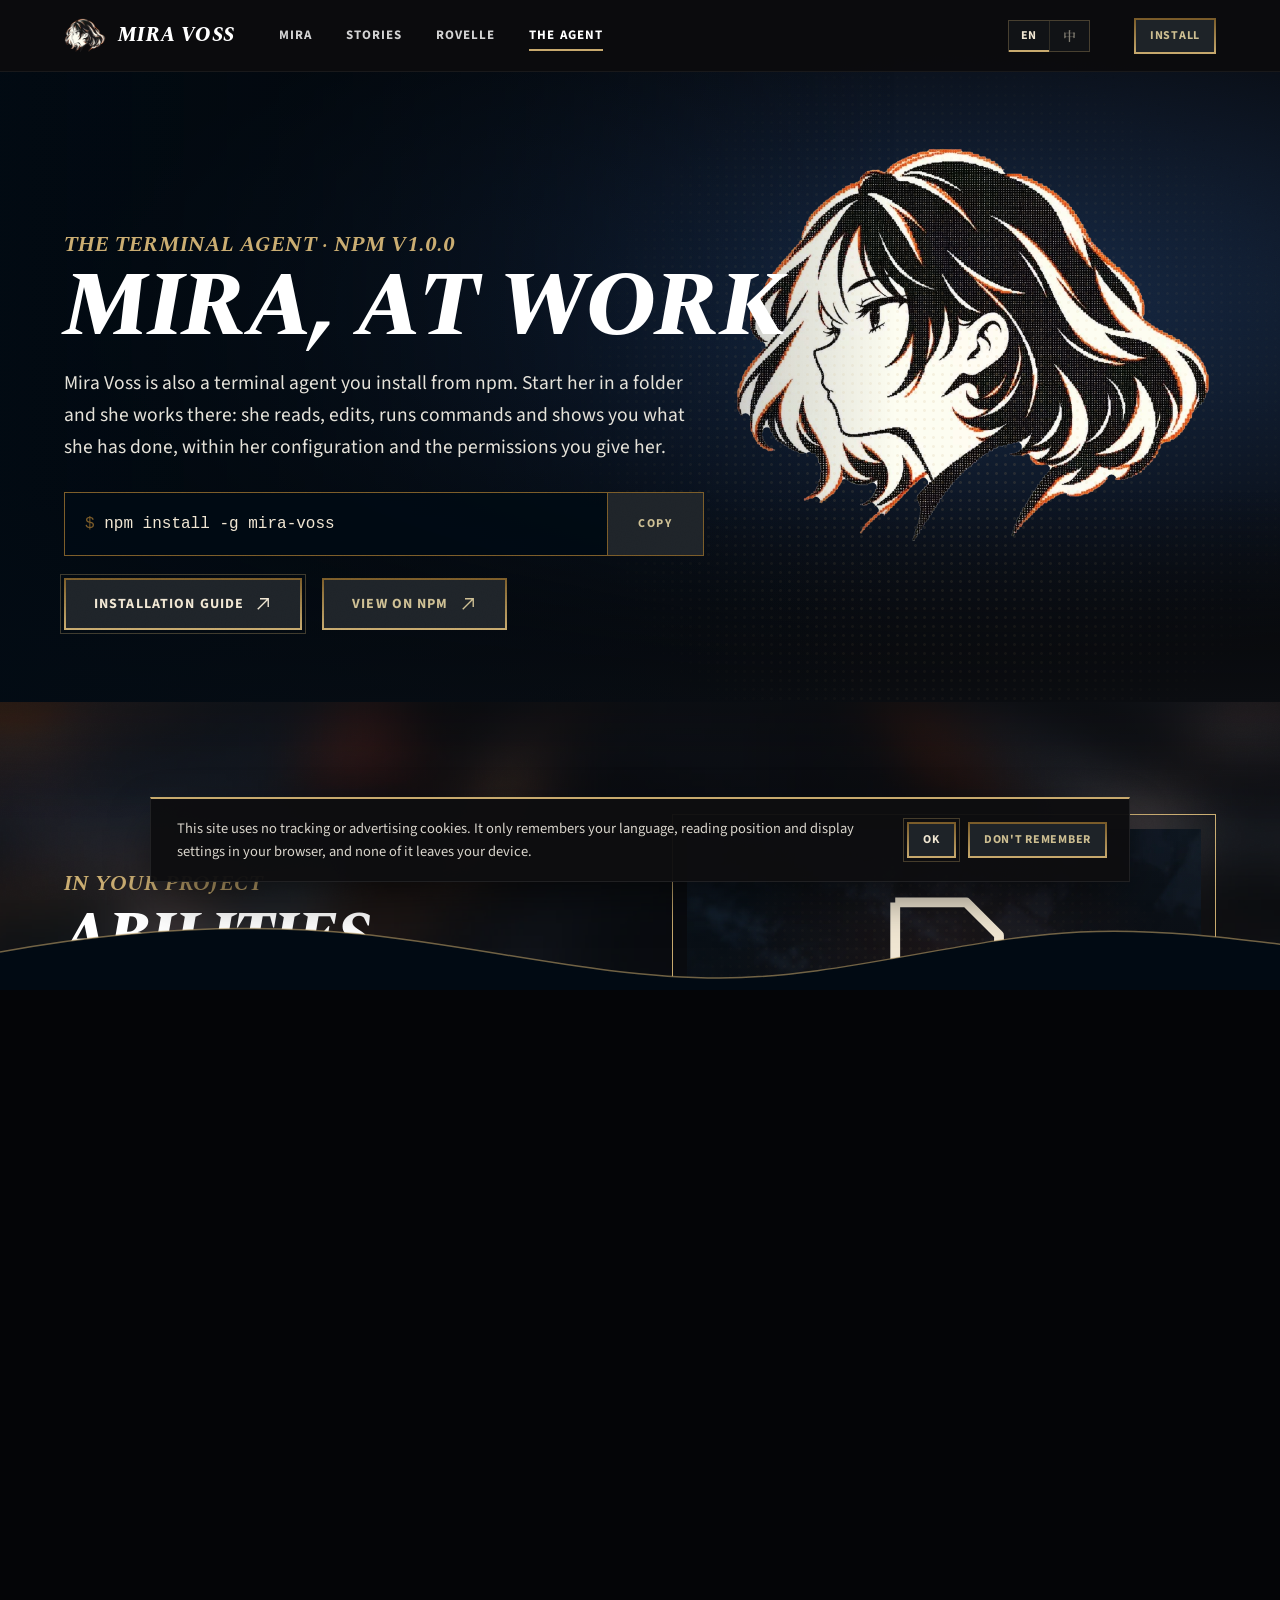
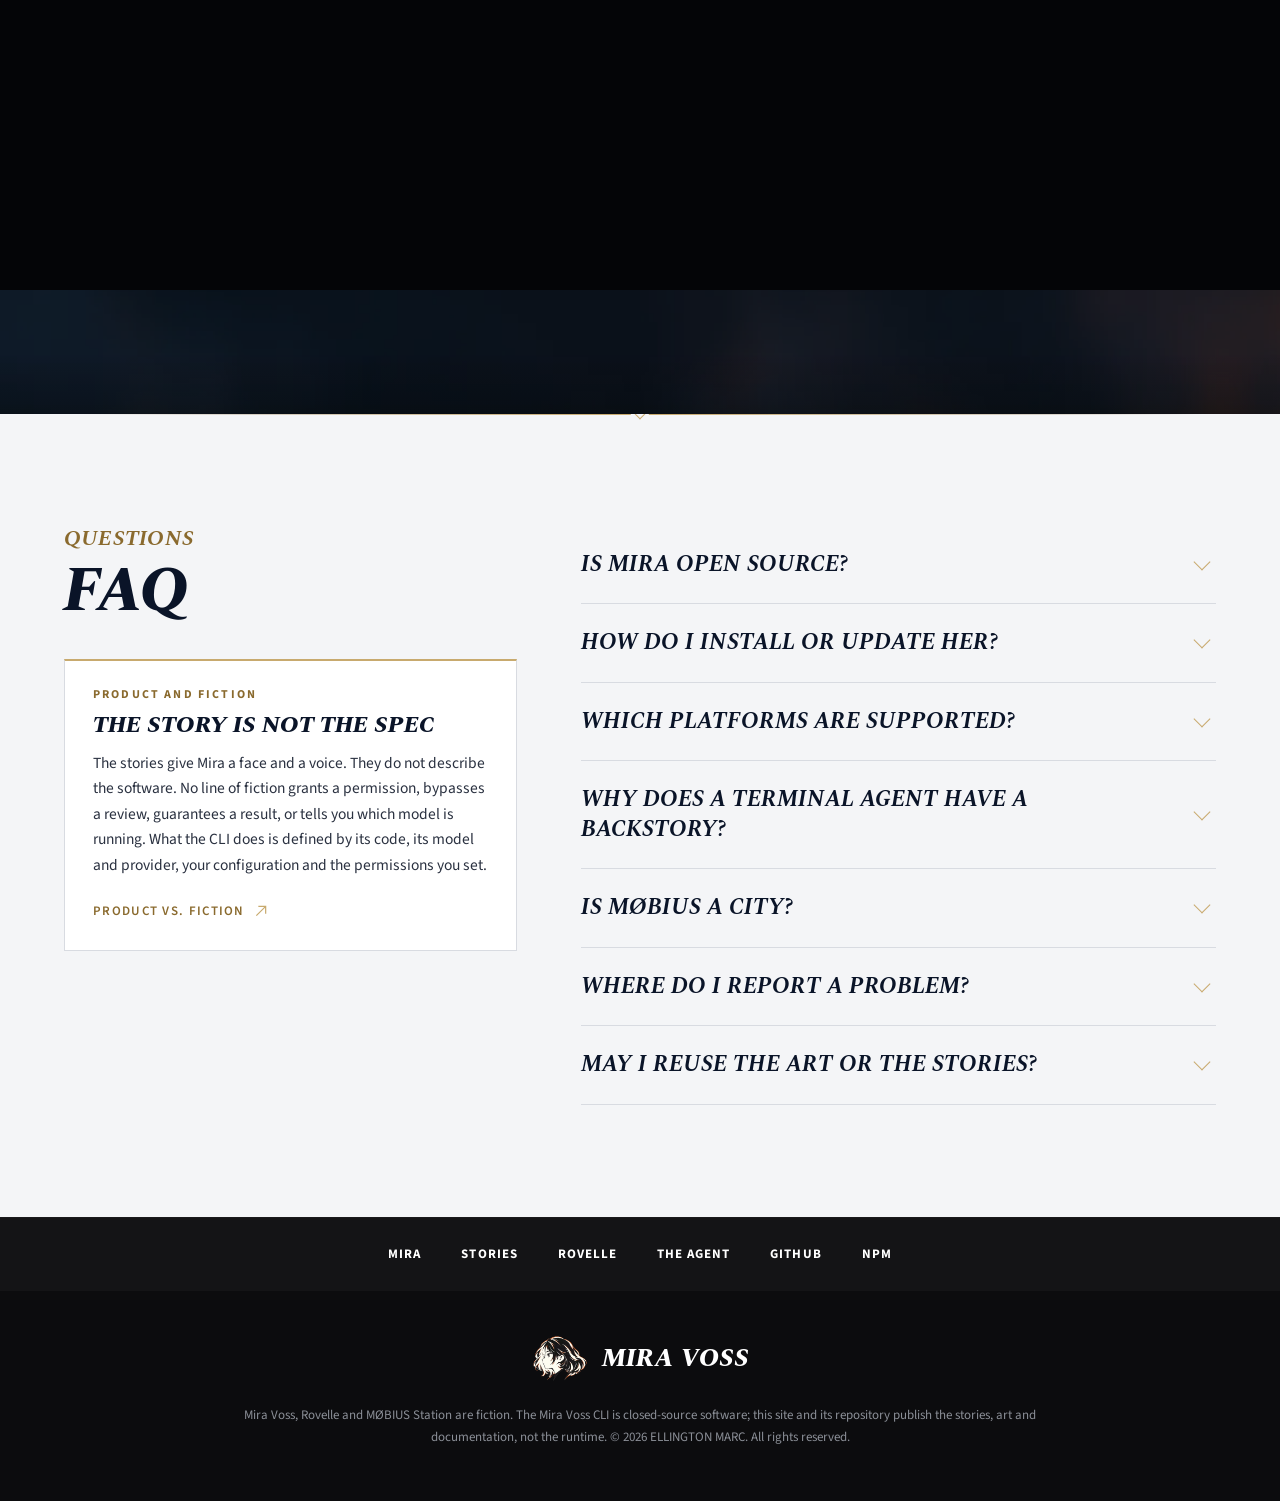
==== commit 0ce062b3: "One rights holder named everywhere: ELLINGTON MARC The website's footers said '© 2026 Mira Voss proj" ====
--- a/site/agent.html
+++ b/site/agent.html
@@ -159,7 +159,7 @@
     </nav>
     <div class="footer-inner">
       <a class="footer-brand" href="index.html"><img src="assets/mira-logo-cutout.webp" alt="" width="56" height="47" loading="lazy" /><span>Mira Voss</span></a>
-      <p class="footer-legal" data-zh="Mira Voss、罗维尔与 MØBIUS 研究站均为虚构。Mira Voss CLI 是闭源软件；本站及其仓库公开的是故事、美术与文档，不包含运行时代码。© 2026 Mira Voss project 保留所有权利。">Mira Voss, Rovelle and MØBIUS Station are fiction. The Mira Voss CLI is closed-source software; this site and its repository publish the stories, art and documentation, not the runtime. © 2026 Mira Voss project. All rights reserved.</p>
+      <p class="footer-legal" data-zh="Mira Voss、罗维尔与 MØBIUS 研究站均为虚构。Mira Voss CLI 是闭源软件；本站及其仓库公开的是故事、美术与文档，不包含运行时代码。© 2026 ELLINGTON MARC，保留所有权利。">Mira Voss, Rovelle and MØBIUS Station are fiction. The Mira Voss CLI is closed-source software; this site and its repository publish the stories, art and documentation, not the runtime. © 2026 ELLINGTON MARC. All rights reserved.</p>
     </div>
   </footer>
 
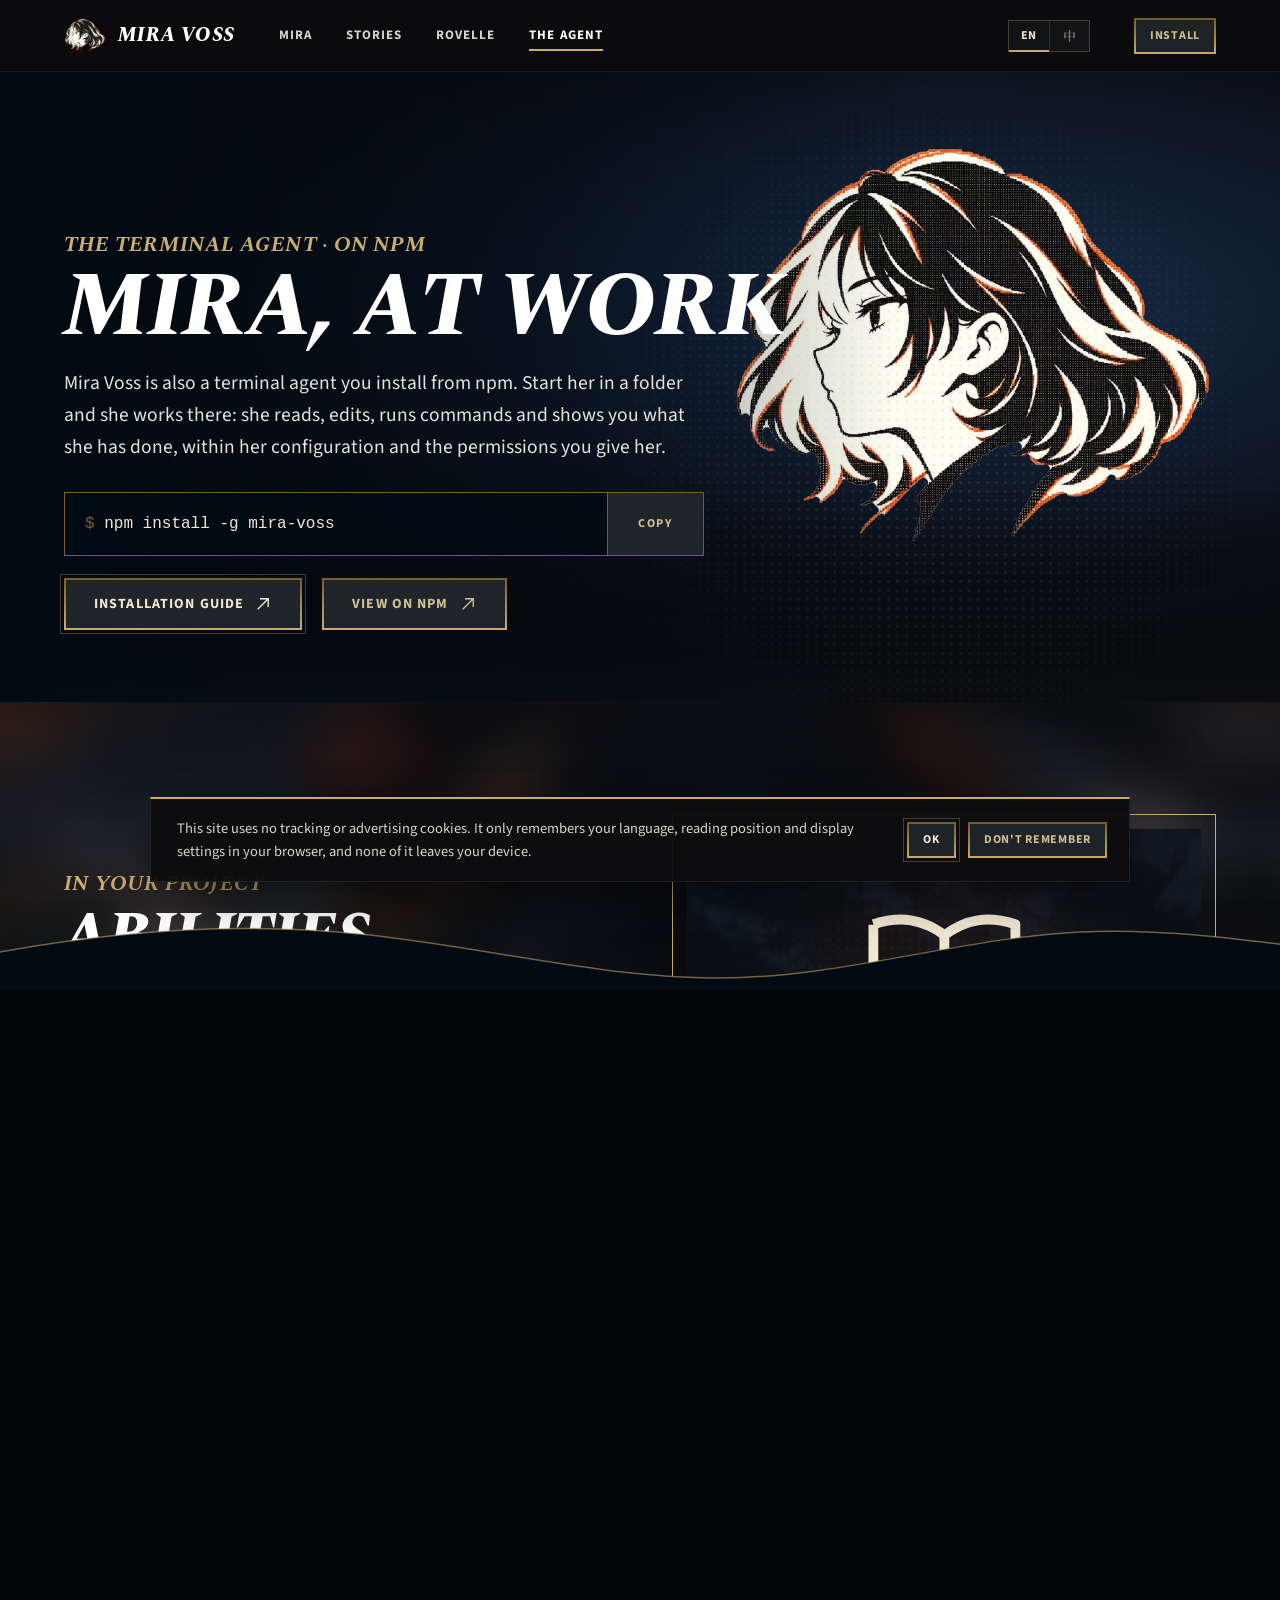
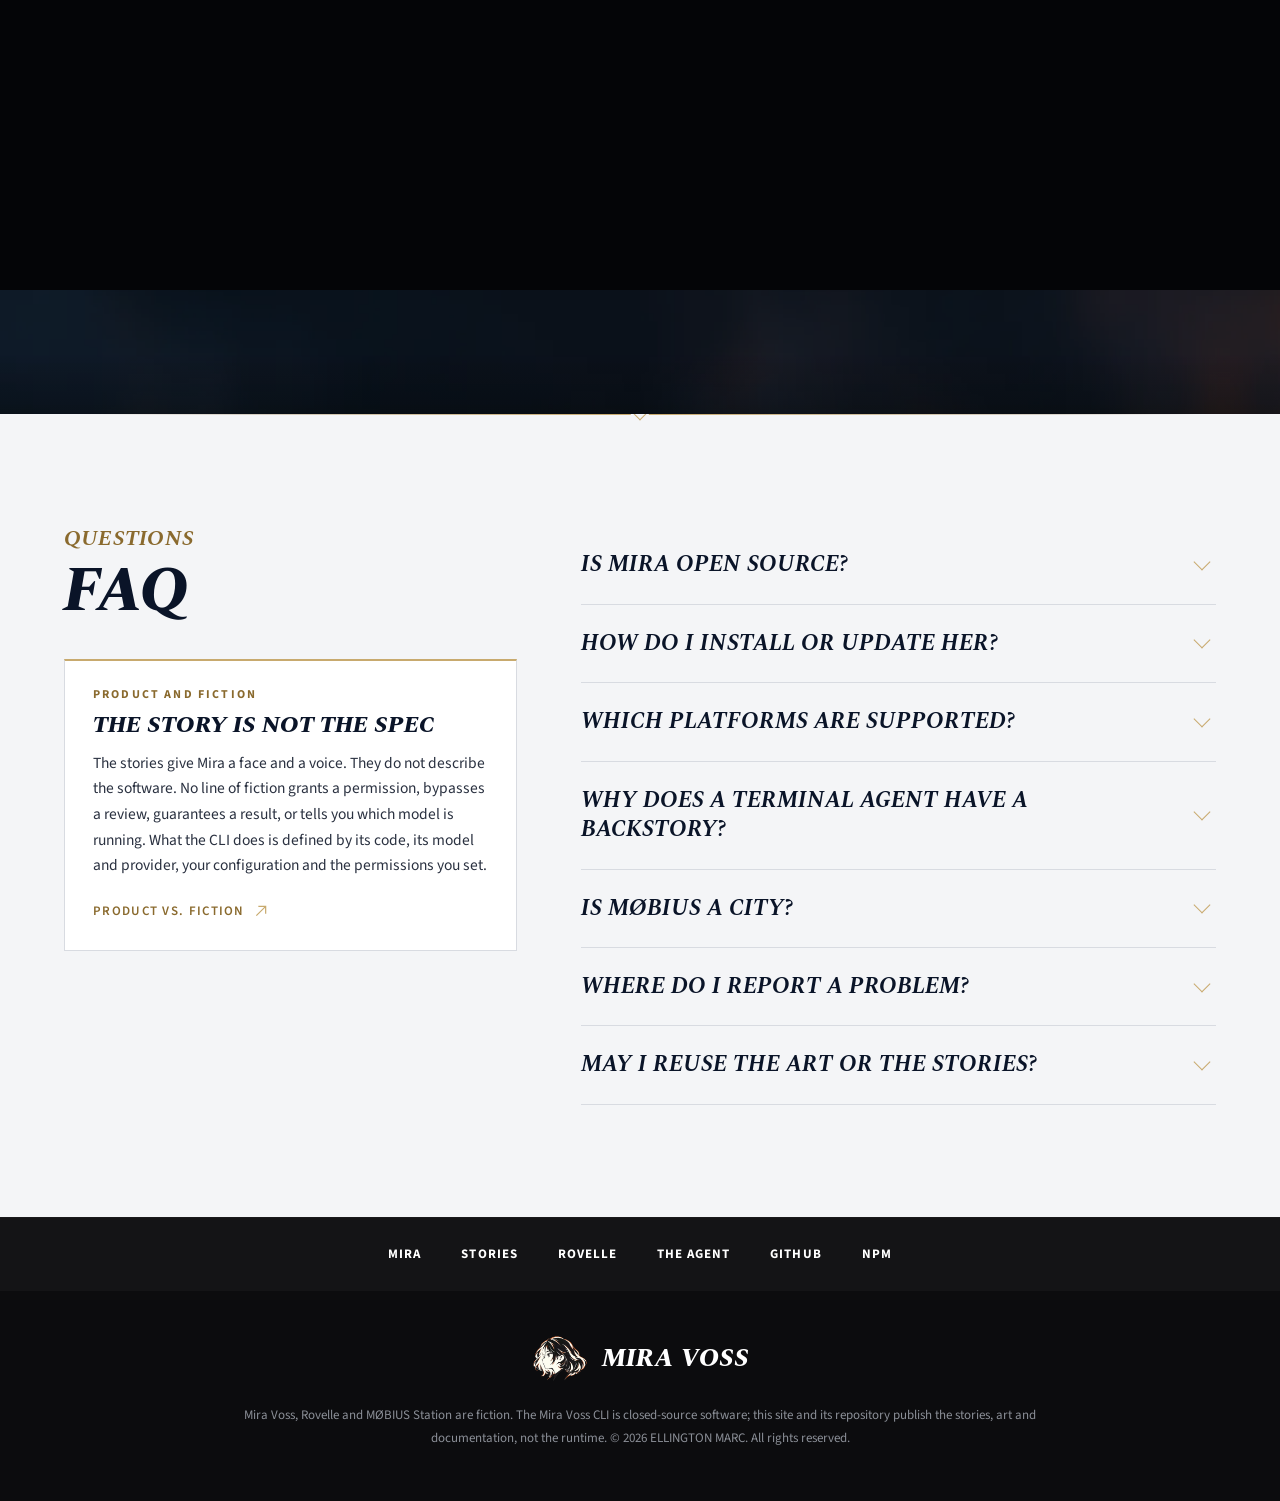
==== commit d9232412: "The agent's pages brought up to date with mira-voss 1.0.9 What she runs on, everywhere it is said: m" ====
--- a/site/agent.html
+++ b/site/agent.html
@@ -60,7 +60,7 @@
       <div class="masthead-shade" aria-hidden="true"></div>
       <div class="halftone-field" style="--size: 86vmin; right: -6vmin; top: 4%; --op: .14" aria-hidden="true"></div>
       <div class="masthead-body">
-        <p class="supertitle intro" style="--d: 0" data-zh="终端 Agent · npm v1.0.0">The terminal agent · npm v1.0.0</p>
+        <p class="supertitle intro" style="--d: 0" data-zh="终端 Agent · npm">The terminal agent · on npm</p>
         <h1 class="page-title champion-name" id="page-title" data-text="Mira, at work" aria-label="Mira, at work" data-zh-aria="工作中的 Mira" data-zh-misreg="工作中的 Mira"><span data-letters aria-hidden="true" data-zh="工作中的 Mira">Mira, at work</span></h1>
         <p class="masthead-bio intro" style="--d: 3" data-zh="Mira Voss 也是一个通过 npm 安装的终端 Agent。在某个文件夹里启动她，她就在那里工作：读文件、改文件、运行命令，并把做过的事交代给你——一切都在她的配置和你给的权限之内。">Mira Voss is also a terminal agent you install from npm. Start her in a folder and she works there: she reads, edits, runs commands and shows you what she has done, within her configuration and the permissions you give her.</p>
         <div class="install-command intro" style="--d: 4">
@@ -143,7 +143,7 @@
         <div class="faq" data-cascade>
           <details><summary data-zh="Mira 开源吗？">Is Mira open source?</summary><div class="answer"><p data-zh="不开源。CLI 运行时是专有软件。公开的 GitHub 仓库存放文档、故事、视觉设定和这个网站，不包含 CLI 的实现。">No. The CLI runtime is proprietary. The public GitHub repository hosts documentation, the stories, her visual identity and this website, not the CLI's implementation.</p></div></details>
           <details><summary data-zh="如何安装或更新？">How do I install or update her?</summary><div class="answer"><p data-zh="&lt;code&gt;npm install -g mira-voss&lt;/code&gt; 安装，&lt;code&gt;npm install -g mira-voss@latest&lt;/code&gt; 更新。如果之后找不到 &lt;code&gt;mira&lt;/code&gt;，请检查 npm 的全局目录是否在你的 &lt;code&gt;PATH&lt;/code&gt; 里。详见&lt;a href=&quot;https://github.com/mangiapanejohn-dev/mira-voss/blob/main/docs/install.md&quot;&gt;安装指南&lt;/a&gt;。"><code>npm install -g mira-voss</code> installs her, and <code>npm install -g mira-voss@latest</code> updates. If <code>mira</code> is not found afterwards, check that npm's global directory is on your <code>PATH</code>. See the <a href="https://github.com/mangiapanejohn-dev/mira-voss/blob/main/docs/install.md">installation guide</a>.</p></div></details>
-          <details><summary data-zh="支持哪些平台？">Which platforms are supported?</summary><div class="answer"><p data-zh="用于 ChatGPT 套餐登录的可选预编译内核，在本版本中只提供 Apple 芯片的 macOS 版。其他登录方式和当前平台说明见 &lt;a href=&quot;https://www.npmjs.com/package/mira-voss&quot;&gt;npm 包页面&lt;/a&gt;。">The optional prebuilt kernel used for ChatGPT plan sign-in ships for macOS on Apple silicon in this release. The <a href="https://www.npmjs.com/package/mira-voss">npm package page</a> describes the other sign-in options and current platform details.</p></div></details>
+          <details><summary data-zh="支持哪些平台？">Which platforms are supported?</summary><div class="answer"><p data-zh="Apple 芯片的 macOS、Windows 10/11（x64），以及 Linux（x64 或 arm64，glibc 和 musl 都可以）。ChatGPT 套餐登录用的内核随包提供，每个系统都有。登录方式详见 &lt;a href=&quot;https://www.npmjs.com/package/mira-voss&quot;&gt;npm 包页面&lt;/a&gt;。">macOS on Apple silicon, Windows 10/11 (x64), and Linux (x64 or arm64, glibc or musl). The kernel used for ChatGPT plan sign-in comes with her on each. The <a href="https://www.npmjs.com/package/mira-voss">npm package page</a> describes every sign-in option.</p></div></details>
           <details><summary data-zh="一个终端 Agent 为什么要有背景故事？">Why does a terminal agent have a backstory?</summary><div class="answer"><p data-zh="这个人物给了产品视觉与叙事上的身份。她不代表软件具有意识、自主性、某种能力或安全性。">The character gives the product its visual and narrative identity. She is not a claim about the software's consciousness, autonomy, capabilities or security.</p></div></details>
           <details><summary data-zh="MØBIUS 是一座城市吗？">Is MØBIUS a city?</summary><div class="answer"><p data-zh="不是。罗维尔是 Mira 的故乡。MØBIUS 是她在第一部之后工作的北方研究站。把 MØBIUS 写成城市的早期草稿不属于正史。">No. Rovelle is Mira's hometown. MØBIUS is the research station in the north where she works after the first book. Earlier drafts that used MØBIUS as a city are not canon.</p></div></details>
           <details><summary data-zh="在哪里报告问题？">Where do I report a problem?</summary><div class="answer"><p data-zh="在 GitHub 上使用&lt;a href=&quot;https://github.com/mangiapanejohn-dev/mira-voss/issues/new/choose&quot;&gt;问题模板&lt;/a&gt;。请写明操作系统、Node.js 和 Mira 的版本，并隐去凭据和私人路径。安全问题请走&lt;a href=&quot;https://github.com/mangiapanejohn-dev/mira-voss/security/advisories/new&quot;&gt;私密漏洞报告&lt;/a&gt;。">Use the <a href="https://github.com/mangiapanejohn-dev/mira-voss/issues/new/choose">issue templates</a> on GitHub. Include your OS, Node.js and Mira versions, and redact credentials and private paths. Security issues go through <a href="https://github.com/mangiapanejohn-dev/mira-voss/security/advisories/new">private vulnerability reporting</a>.</p></div></details>
